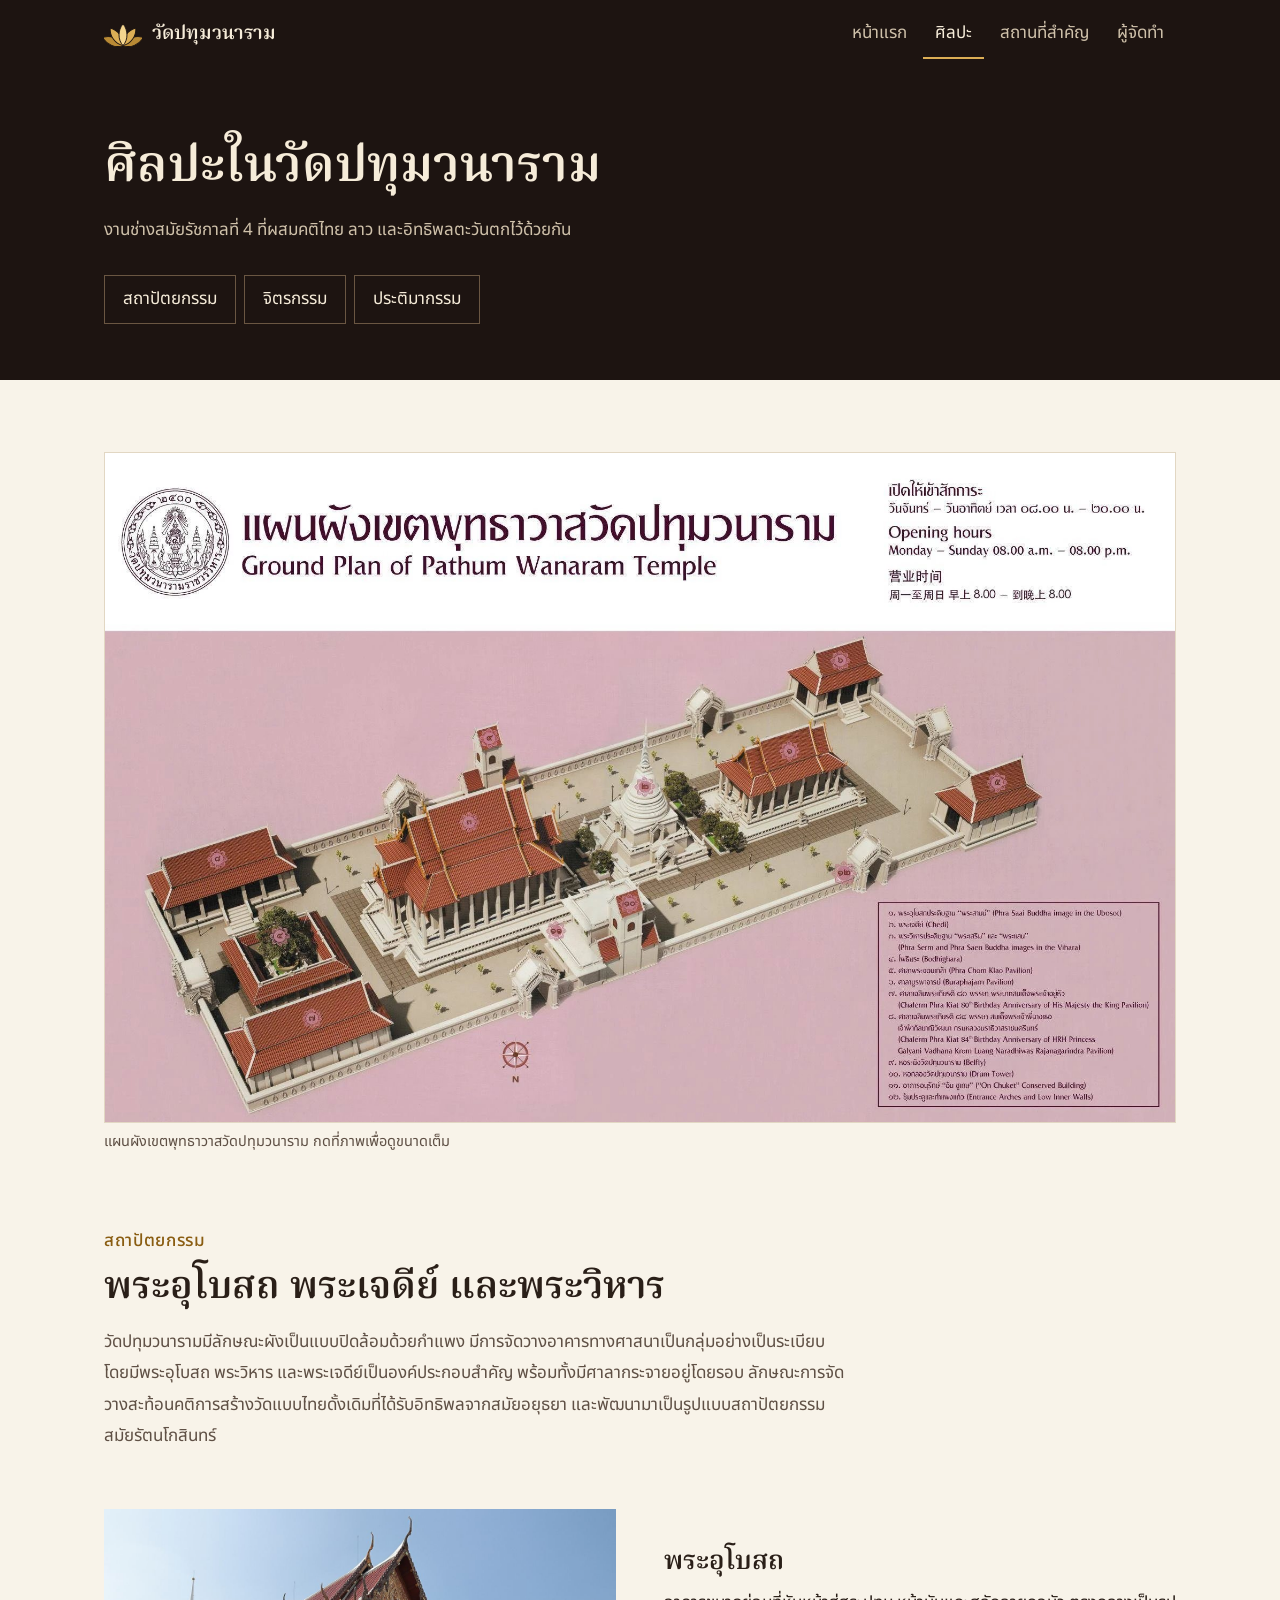
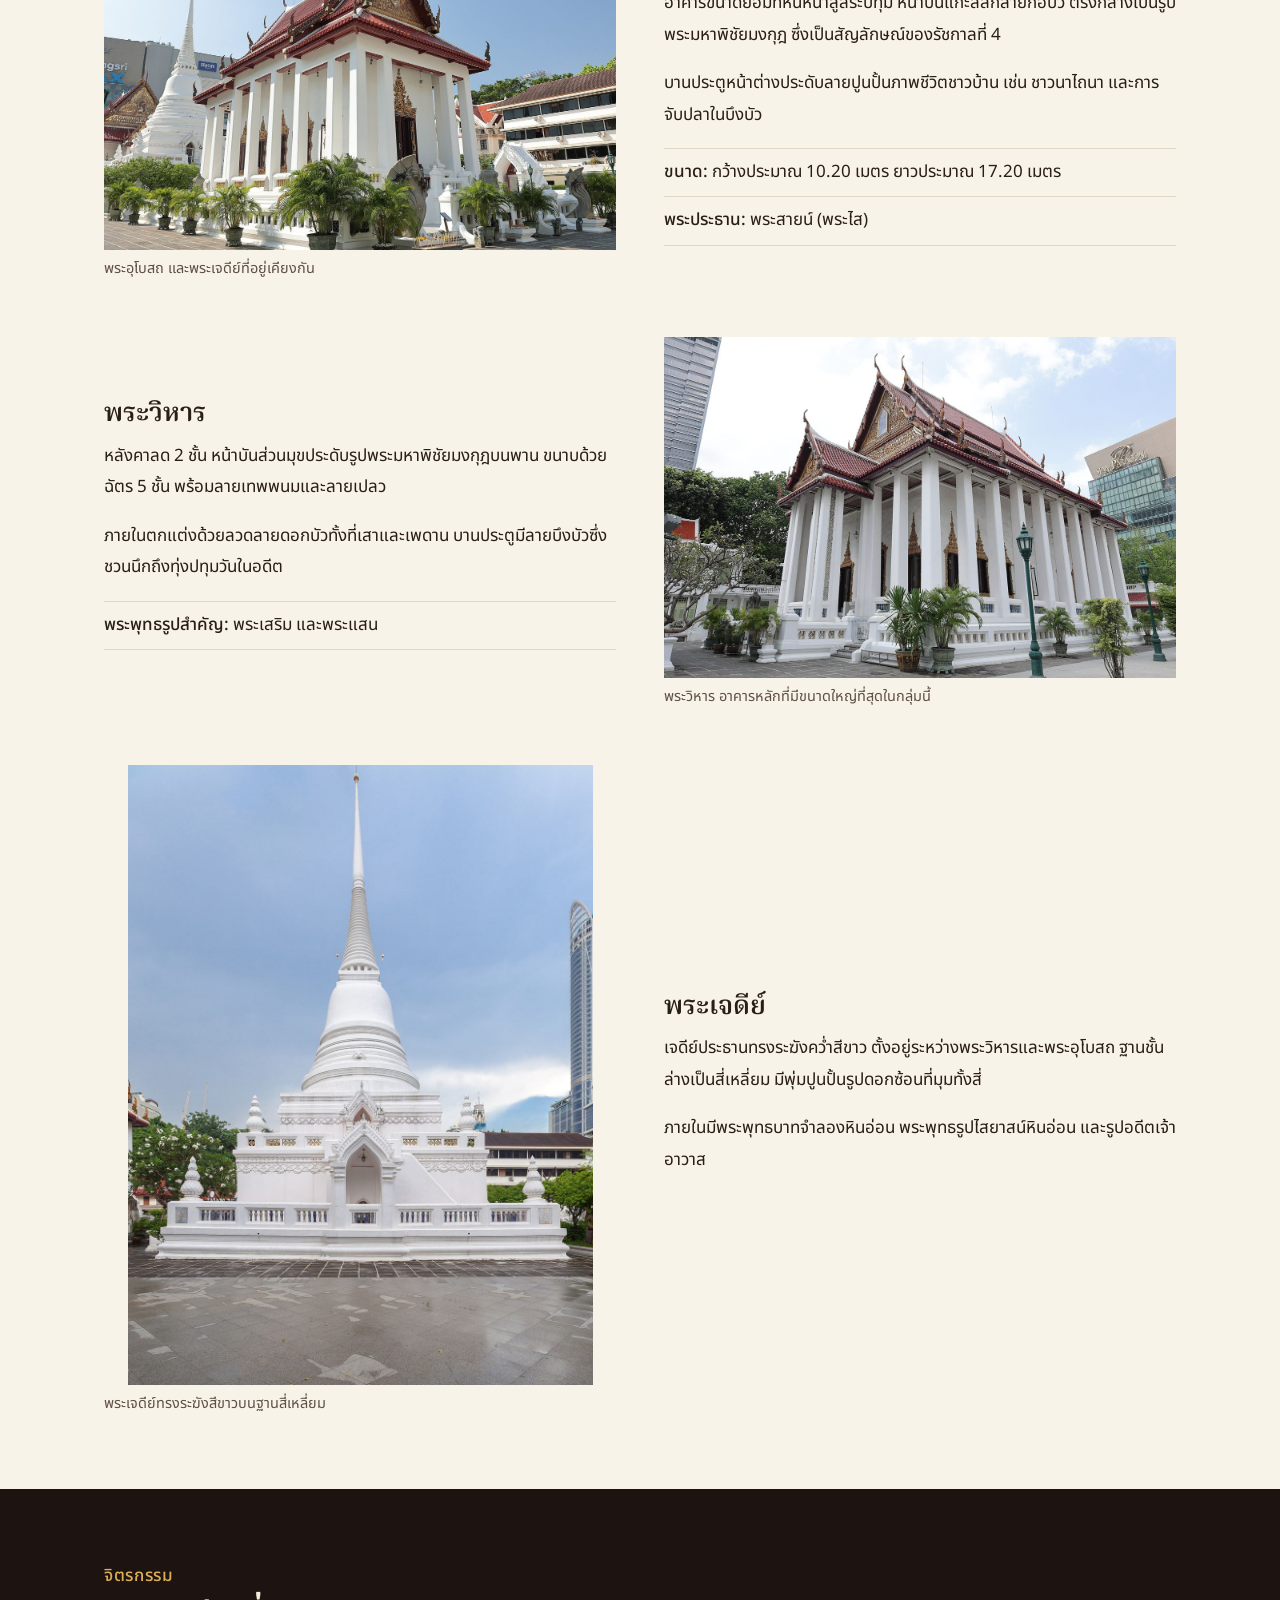
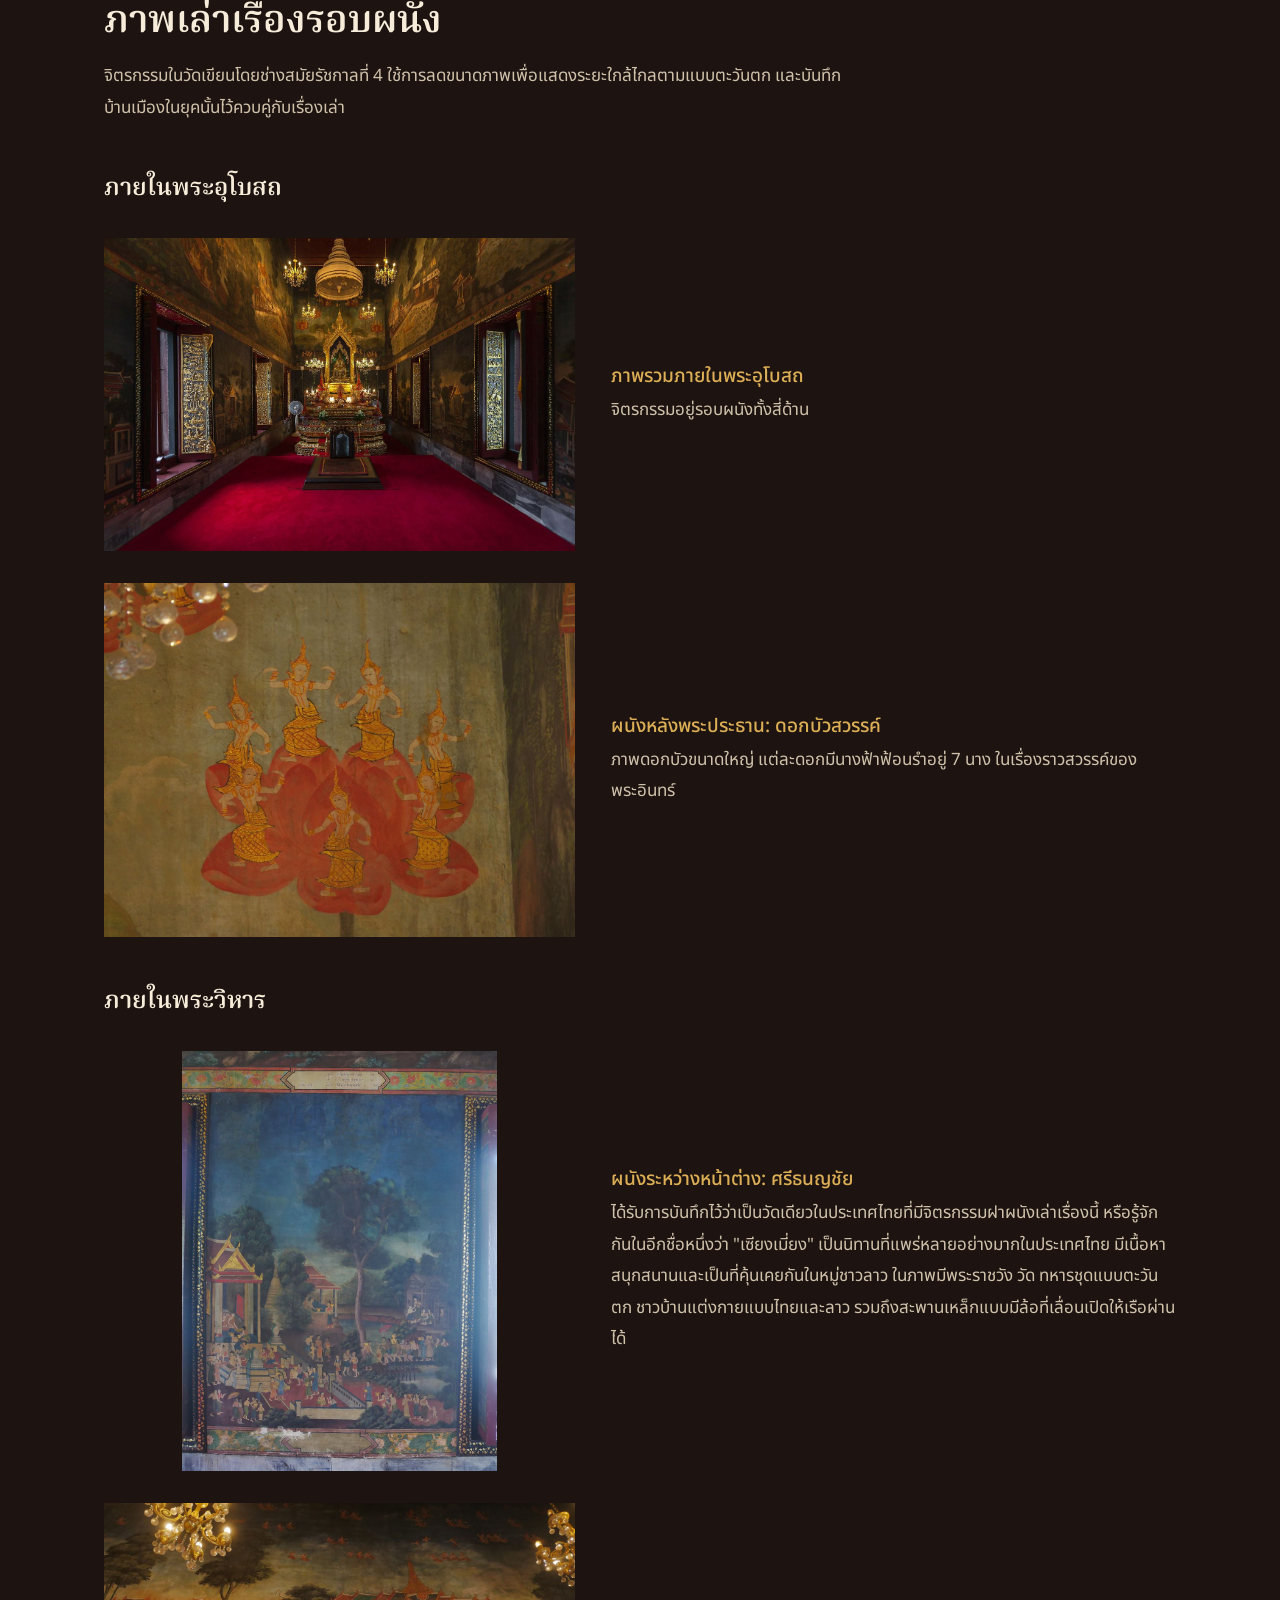
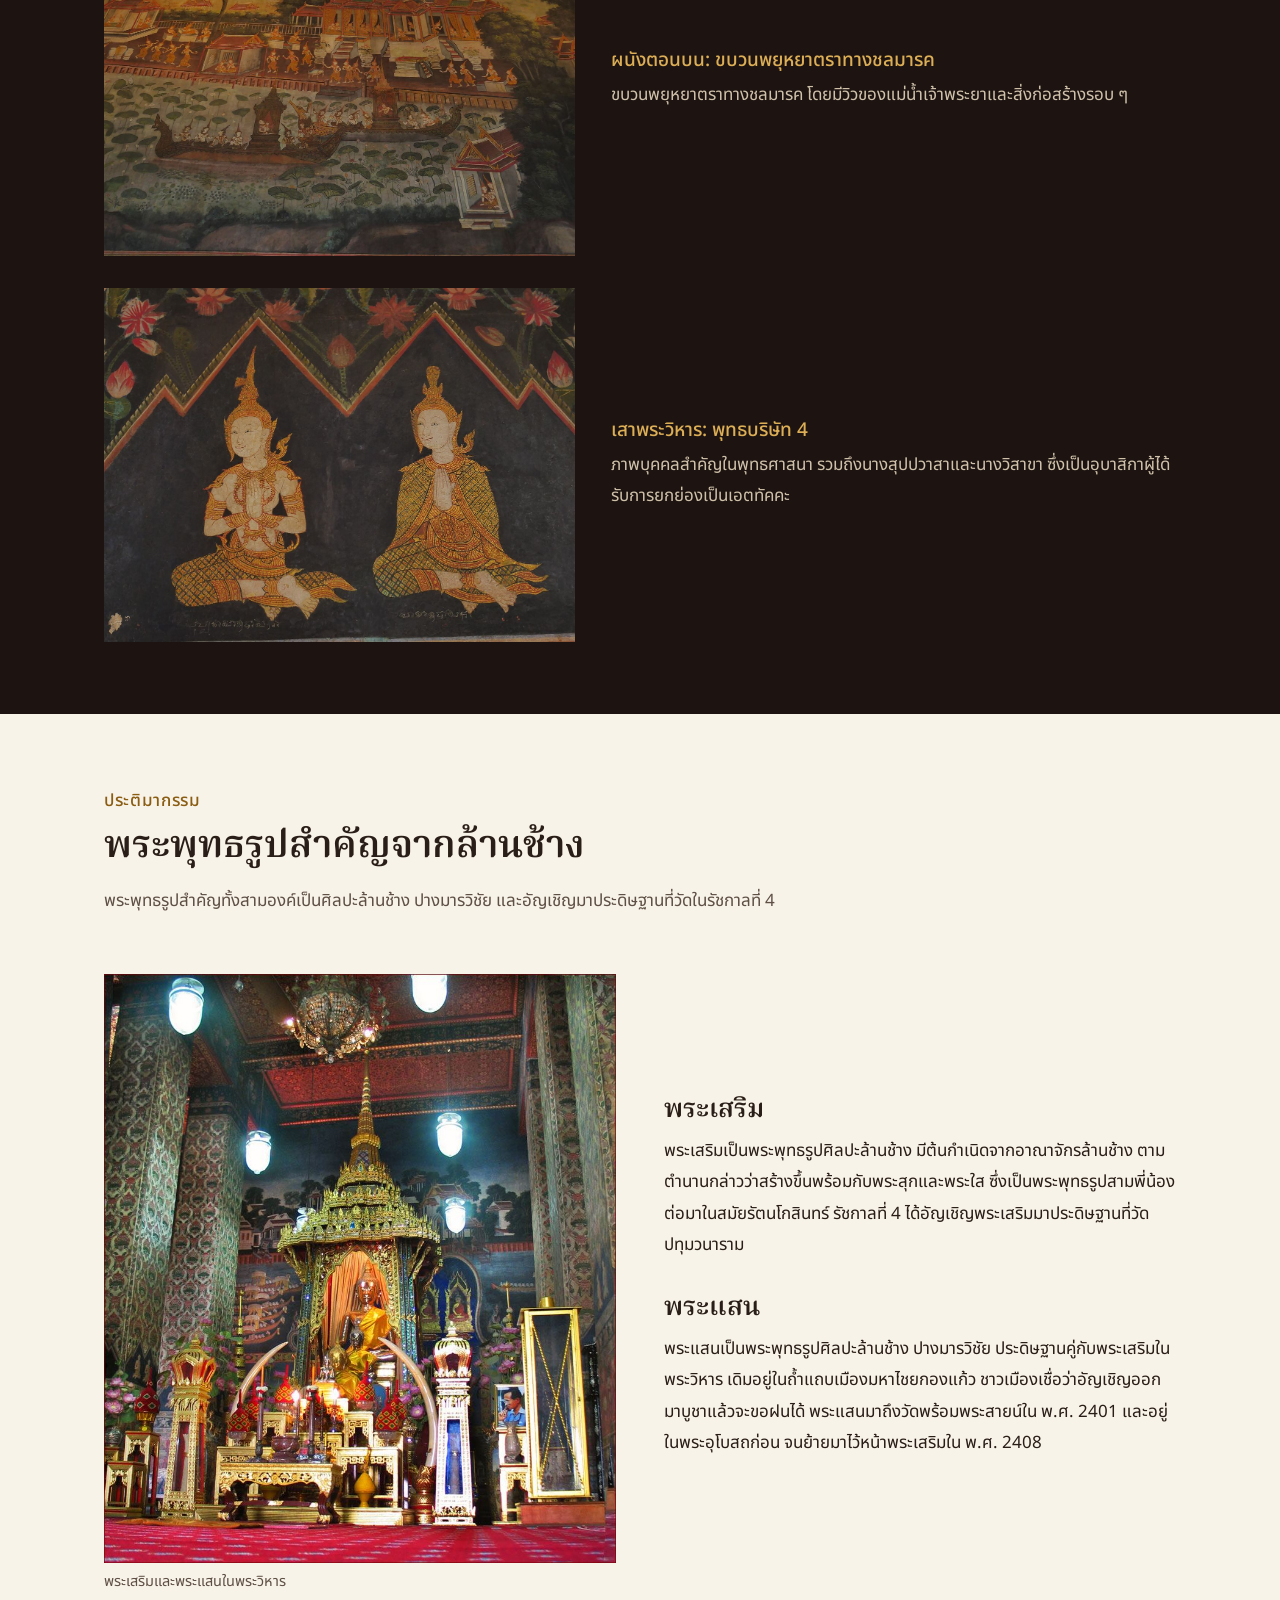
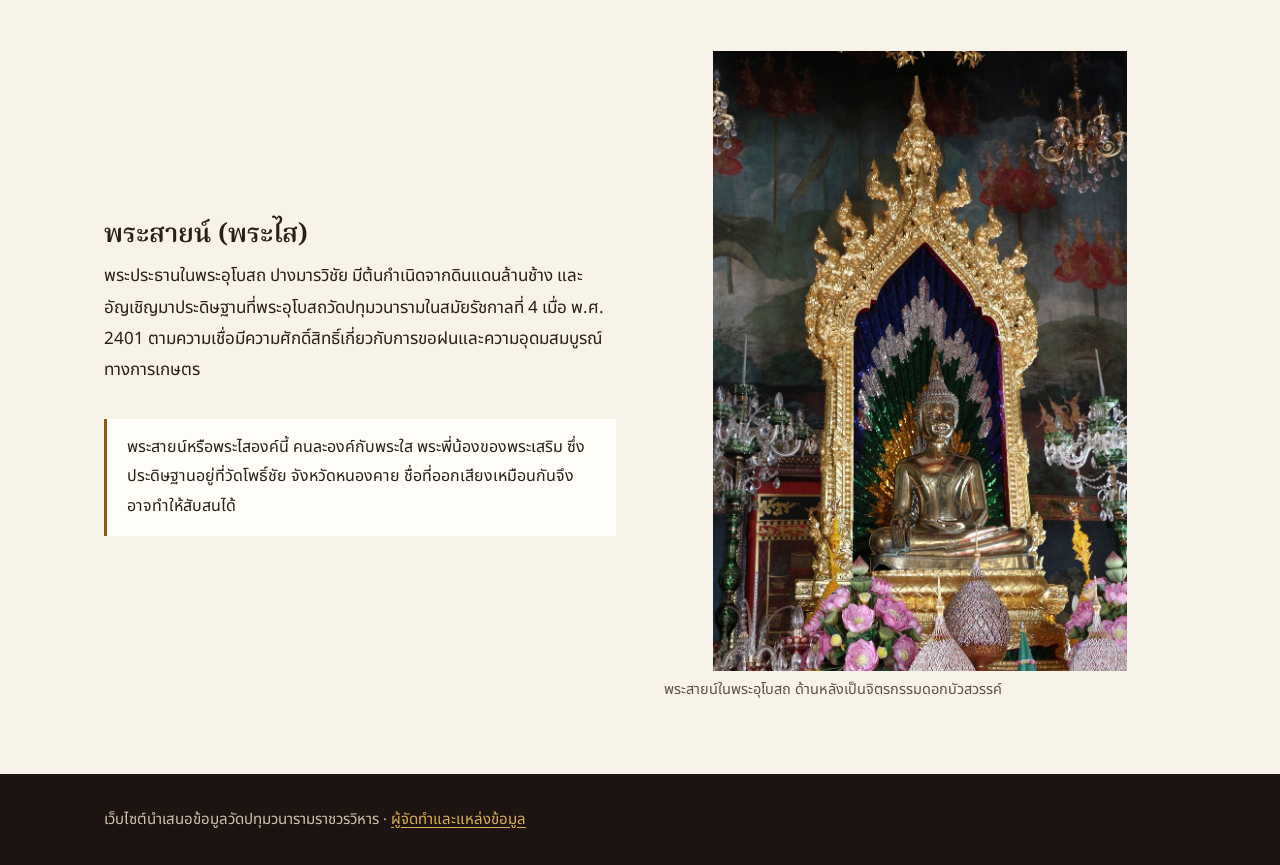
==== art.html @ 23f4b079 "Trim the painting section to the ubosot and vihara Co-Authored-By: Claude Opus 5.5 <noreply@anthropi" ====
<!doctype html>
<html lang="th">
<head>
  <meta charset="utf-8">
  <meta name="viewport" content="width=device-width, initial-scale=1">
  <title>ศิลปะ | วัดปทุมวนาราม</title>
  <meta name="description" content="สถาปัตยกรรม จิตรกรรม และประติมากรรมของวัดปทุมวนารามราชวรวิหาร">
  <link rel="stylesheet" href="assets/css/style.css">
</head>
<body>
  <a class="skip" href="#main">ข้ามไปยังเนื้อหา</a>
  <header class="site-header">
    <div class="wrap">
      <a class="brand" href="index.html">วัดปทุมวนาราม</a>
      <nav class="site-nav" aria-label="เมนูหลัก">
        <a href="index.html">หน้าแรก</a>
        <a href="art.html" aria-current="page">ศิลปะ</a>
        <a href="places.html">สถานที่สำคัญ</a>
        <a href="credits.html">ผู้จัดทำ</a>
      </nav>
    </div>
  </header>

  <main id="main">
    <div class="page-head">
      <div class="wrap">
        <h1>ศิลปะในวัดปทุมวนาราม</h1>
        <p>งานช่างสมัยรัชกาลที่ 4 ที่ผสมคติไทย ลาว และอิทธิพลตะวันตกไว้ด้วยกัน</p>
        <nav class="subnav" aria-label="หมวดศิลปะ">
          <a href="#architecture">สถาปัตยกรรม</a>
          <a href="#painting">จิตรกรรม</a>
          <a href="#sculpture">ประติมากรรม</a>
        </nav>
      </div>
    </div>

    <section class="section" id="plan" style="padding-bottom:0">
      <div class="wrap">
        <figure class="plan">
          <a href="assets/img/ground-plan.jpg"><img src="assets/img/ground-plan.jpg" alt="แผนผังเขตพุทธาวาสวัดปทุมวนาราม แสดงพระอุโบสถ พระเจดีย์ พระวิหาร โพธิฆระ ศาลาต่างๆ หอระฆัง หอกลอง อาคารอนุรักษ์อ้น ชูเกษ ซุ้มประตูและกำแพงแก้ว" width="2000" height="1250"></a>
          <figcaption>แผนผังเขตพุทธาวาสวัดปทุมวนาราม กดที่ภาพเพื่อดูขนาดเต็ม</figcaption>
        </figure>
      </div>
    </section>

    <section class="section" id="architecture">
      <div class="wrap">
        <p class="eyebrow">สถาปัตยกรรม</p>
        <h2>พระอุโบสถ พระเจดีย์ และพระวิหาร</h2>
        <p class="lead">วัดปทุมวนารามมีลักษณะผังเป็นแบบปิดล้อมด้วยกำแพง มีการจัดวางอาคารทางศาสนาเป็นกลุ่มอย่างเป็นระเบียบ โดยมีพระอุโบสถ พระวิหาร และพระเจดีย์เป็นองค์ประกอบสำคัญ พร้อมทั้งมีศาลากระจายอยู่โดยรอบ ลักษณะการจัดวางสะท้อนคติการสร้างวัดแบบไทยดั้งเดิมที่ได้รับอิทธิพลจากสมัยอยุธยา และพัฒนามาเป็นรูปแบบสถาปัตยกรรมสมัยรัตนโกสินทร์</p>

        <article class="feature">
          <figure>
            <img src="assets/img/ubosot.jpg" alt="พระอุโบสถ อาคารหลังคาซ้อนสีแดง มีเสาสีขาวรายรอบ" width="1400" height="933" loading="lazy">
            <figcaption>พระอุโบสถ และพระเจดีย์ที่อยู่เคียงกัน</figcaption>
          </figure>
          <div>
            <h3>พระอุโบสถ</h3>
            <p>อาคารขนาดย่อมที่หันหน้าสู่สระปทุม หน้าบันแกะสลักลายกอบัว ตรงกลางเป็นรูปพระมหาพิชัยมงกุฎ ซึ่งเป็นสัญลักษณ์ของรัชกาลที่ 4</p>
            <p>บานประตูหน้าต่างประดับลายปูนปั้นภาพชีวิตชาวบ้าน เช่น ชาวนาไถนา และการจับปลาในบึงบัว</p>
            <ul class="facts">
              <li><b>ขนาด:</b> กว้างประมาณ 10.20 เมตร ยาวประมาณ 17.20 เมตร</li>
              <li><b>พระประธาน:</b> พระสายน์ (พระไส)</li>
            </ul>
          </div>
        </article>

        <article class="feature">
          <figure>
            <img src="assets/img/vihara.jpg" alt="พระวิหาร อาคารเสาสีขาวขนาดใหญ่ ด้านหลังเป็นอาคารสูงของย่านสยาม" width="1400" height="933" loading="lazy">
            <figcaption>พระวิหาร อาคารหลักที่มีขนาดใหญ่ที่สุดในกลุ่มนี้</figcaption>
          </figure>
          <div>
            <h3>พระวิหาร</h3>
            <p>หลังคาลด 2 ชั้น หน้าบันส่วนมุขประดับรูปพระมหาพิชัยมงกุฎบนพาน ขนาบด้วยฉัตร 5 ชั้น พร้อมลายเทพพนมและลายเปลว</p>
            <p>ภายในตกแต่งด้วยลวดลายดอกบัวทั้งที่เสาและเพดาน บานประตูมีลายบึงบัวซึ่งชวนนึกถึงทุ่งปทุมวันในอดีต</p>
            <ul class="facts">
              <li><b>พระพุทธรูปสำคัญ:</b> พระเสริม และพระแสน</li>
            </ul>
          </div>
        </article>

        <article class="feature">
          <figure class="tall">
            <img src="assets/img/chedi.jpg" alt="พระเจดีย์ทรงระฆังสีขาว บนฐานสี่เหลี่ยม" width="1400" height="1867" loading="lazy">
            <figcaption>พระเจดีย์ทรงระฆังสีขาวบนฐานสี่เหลี่ยม</figcaption>
          </figure>
          <div>
            <h3>พระเจดีย์</h3>
            <p>เจดีย์ประธานทรงระฆังคว่ำสีขาว ตั้งอยู่ระหว่างพระวิหารและพระอุโบสถ ฐานชั้นล่างเป็นสี่เหลี่ยม มีพุ่มปูนปั้นรูปดอกซ้อนที่มุมทั้งสี่</p>
            <p>ภายในมีพระพุทธบาทจำลองหินอ่อน พระพุทธรูปไสยาสน์หินอ่อน และรูปอดีตเจ้าอาวาส</p>
          </div>
        </article>
      </div>
    </section>

    <section class="section section-dark" id="painting">
      <div class="wrap">
        <p class="eyebrow">จิตรกรรม</p>
        <h2>ภาพเล่าเรื่องรอบผนัง</h2>
        <p class="lead">จิตรกรรมในวัดเขียนโดยช่างสมัยรัชกาลที่ 4 ใช้การลดขนาดภาพเพื่อแสดงระยะใกล้ไกลตามแบบตะวันตก และบันทึกบ้านเมืองในยุคนั้นไว้ควบคู่กับเรื่องเล่า</p>

        <div class="mural-group">
          <h3>ภายในพระอุโบสถ</h3>
          <article class="pair">
            <img src="assets/img/ubosot-inside.jpg" alt="ภายในพระอุโบสถ พระสายน์อยู่กลางผนัง รอบด้านเป็นจิตรกรรมและบานหน้าต่างปิดทอง" width="1280" height="853" loading="lazy">
            <div>
              <h4>ภาพรวมภายในพระอุโบสถ</h4>
              <p>จิตรกรรมอยู่รอบผนังทั้งสี่ด้าน</p>
            </div>
          </article>
          <article class="pair">
            <img src="assets/img/mural-angels.jpg" alt="นางฟ้าฟ้อนรำบนดอกบัวสีแดง" width="1280" height="961" loading="lazy">
            <div>
              <h4>ผนังหลังพระประธาน: ดอกบัวสวรรค์</h4>
              <p>ภาพดอกบัวขนาดใหญ่ แต่ละดอกมีนางฟ้าฟ้อนรำอยู่ 7 นาง ในเรื่องราวสวรรค์ของพระอินทร์</p>
            </div>
          </article>
        </div>

        <div class="mural-group">
          <h3>ภายในพระวิหาร</h3>
          <article class="pair">
            <img src="assets/img/mural-story-1.jpg" alt="จิตรกรรมภาพเรือนไทย ต้นไม้ และผู้คน" width="1280" height="1705" loading="lazy">
            <div>
              <h4>ผนังระหว่างหน้าต่าง: ศรีธนญชัย</h4>
              <p>ได้รับการบันทึกไว้ว่าเป็นวัดเดียวในประเทศไทยที่มีจิตรกรรมฝาผนังเล่าเรื่องนี้ หรือรู้จักกันในอีกชื่อหนึ่งว่า "เซียงเมี่ยง" เป็นนิทานที่แพร่หลายอย่างมากในประเทศไทย มีเนื้อหาสนุกสนานและเป็นที่คุ้นเคยกันในหมู่ชาวลาว ในภาพมีพระราชวัง วัด ทหารชุดแบบตะวันตก ชาวบ้านแต่งกายแบบไทยและลาว รวมถึงสะพานเหล็กแบบมีล้อที่เลื่อนเปิดให้เรือผ่านได้</p>
            </div>
          </article>
          <article class="pair">
            <img src="assets/img/mural-city.jpg" alt="จิตรกรรมขบวนเรือในแม่น้ำเจ้าพระยา มีสิ่งก่อสร้างริมน้ำ" width="1280" height="961" loading="lazy">
            <div>
              <h4>ผนังตอนบน: ขบวนพยุหยาตราทางชลมารค</h4>
              <p>ขบวนพยุหยาตราทางชลมารค โดยมีวิวของแม่น้ำเจ้าพระยาและสิ่งก่อสร้างรอบ ๆ</p>
            </div>
          </article>
          <article class="pair">
            <img src="assets/img/mural-laity.jpg" alt="ภาพบุคคลนั่งประนมมือบนพื้นหลังสีเข้ม" width="1280" height="961" loading="lazy">
            <div>
              <h4>เสาพระวิหาร: พุทธบริษัท 4</h4>
              <p>ภาพบุคคลสำคัญในพุทธศาสนา รวมถึงนางสุปปวาสาและนางวิสาขา ซึ่งเป็นอุบาสิกาผู้ได้รับการยกย่องเป็นเอตทัคคะ</p>
            </div>
          </article>
        </div>
      </div>
    </section>

    <section class="section" id="sculpture">
      <div class="wrap">
        <p class="eyebrow">ประติมากรรม</p>
        <h2>พระพุทธรูปสำคัญจากล้านช้าง</h2>
        <p class="lead">พระพุทธรูปสำคัญทั้งสามองค์เป็นศิลปะล้านช้าง ปางมารวิชัย และอัญเชิญมาประดิษฐานที่วัดในรัชกาลที่ 4</p>

        <article class="feature">
          <figure class="tall">
            <img src="assets/img/phra-serm.jpg" alt="พระเสริมและพระแสนบนฐานชุกชีในพระวิหาร" width="1400" height="1612" loading="lazy">
            <figcaption>พระเสริมและพระแสนในพระวิหาร</figcaption>
          </figure>
          <div>
            <h3>พระเสริม</h3>
            <p>พระเสริมเป็นพระพุทธรูปศิลปะล้านช้าง มีต้นกำเนิดจากอาณาจักรล้านช้าง ตามตำนานกล่าวว่าสร้างขึ้นพร้อมกับพระสุกและพระใส ซึ่งเป็นพระพุทธรูปสามพี่น้อง ต่อมาในสมัยรัตนโกสินทร์ รัชกาลที่ 4 ได้อัญเชิญพระเสริมมาประดิษฐานที่วัดปทุมวนาราม</p>
            <h3 style="margin-top:28px">พระแสน</h3>
            <p>พระแสนเป็นพระพุทธรูปศิลปะล้านช้าง ปางมารวิชัย ประดิษฐานคู่กับพระเสริมในพระวิหาร เดิมอยู่ในถ้ำแถบเมืองมหาไชยกองแก้ว ชาวเมืองเชื่อว่าอัญเชิญออกมาบูชาแล้วจะขอฝนได้ พระแสนมาถึงวัดพร้อมพระสายน์ใน พ.ศ. 2401 และอยู่ในพระอุโบสถก่อน จนย้ายมาไว้หน้าพระเสริมใน พ.ศ. 2408</p>
          </div>
        </article>

        <article class="feature">
          <figure class="tall">
            <img src="assets/img/phra-sai-close.jpg" alt="พระสายน์ พระพุทธรูปสีทองในซุ้มปิดทอง ด้านหลังเป็นจิตรกรรมดอกบัว" width="1400" height="2100" loading="lazy">
            <figcaption>พระสายน์ในพระอุโบสถ ด้านหลังเป็นจิตรกรรมดอกบัวสวรรค์</figcaption>
          </figure>
          <div>
            <h3>พระสายน์ (พระไส)</h3>
            <p>พระประธานในพระอุโบสถ ปางมารวิชัย มีต้นกำเนิดจากดินแดนล้านช้าง และอัญเชิญมาประดิษฐานที่พระอุโบสถวัดปทุมวนารามในสมัยรัชกาลที่ 4 เมื่อ พ.ศ. 2401 ตามความเชื่อมีความศักดิ์สิทธิ์เกี่ยวกับการขอฝนและความอุดมสมบูรณ์ทางการเกษตร</p>
            <div class="note"><p>พระสายน์หรือพระไสองค์นี้ คนละองค์กับพระใส พระพี่น้องของพระเสริม ซึ่งประดิษฐานอยู่ที่วัดโพธิ์ชัย จังหวัดหนองคาย ชื่อที่ออกเสียงเหมือนกันจึงอาจทำให้สับสนได้</p></div>
          </div>
        </article>
      </div>
    </section>
  </main>

  <footer class="site-footer">
    <div class="wrap"><p>เว็บไซต์นำเสนอข้อมูลวัดปทุมวนารามราชวรวิหาร · <a href="credits.html">ผู้จัดทำและแหล่งข้อมูล</a></p></div>
  </footer>
</body>
</html>
---- assets/css/style.css ----
@import url('https://fonts.googleapis.com/css2?family=Noto+Sans+Thai:wght@300;400;500;700&family=Noto+Serif+Thai:wght@400;600;700&display=swap');

:root {
  --ivory: #f8f3e9;
  --paper: #fffdf8;
  --ink: #2a1f18;
  --ink-soft: #5f5045;
  --lacquer: #1d1411;
  --on-lacquer: #f6ecd9;
  --on-lacquer-soft: #cfc1aa;
  --roof: #8c2b20;
  --gold: #8a5d12;
  --gold-bright: #dcae55;
  --line: #e2d7c3;
  --serif: 'Noto Serif Thai', serif;
  --sans: 'Noto Sans Thai', sans-serif;
  --wrap: 1120px;
}

* { box-sizing: border-box; }

html { scroll-behavior: smooth; scroll-padding-top: 88px; }

body {
  margin: 0;
  background: var(--ivory);
  color: var(--ink);
  font: 400 17px/1.85 var(--sans);
}

img { display: block; max-width: 100%; height: auto; }

a { color: var(--roof); text-underline-offset: 3px; }

:focus-visible { outline: 3px solid var(--gold-bright); outline-offset: 2px; }

h1, h2, h3 { font-family: var(--serif); font-weight: 600; line-height: 1.4; margin: 0; }

p { margin: 0 0 1em; }

.wrap { max-width: var(--wrap); margin: 0 auto; padding: 0 24px; }

.skip {
  position: absolute;
  left: 16px;
  top: -60px;
  background: var(--paper);
  padding: 8px 16px;
  z-index: 20;
}
.skip:focus { top: 8px; }

/* Header */
.site-header {
  position: sticky;
  top: 0;
  z-index: 10;
  background: var(--lacquer);
  color: var(--on-lacquer);
}
.site-header .wrap {
  display: flex;
  flex-wrap: wrap;
  align-items: center;
  justify-content: space-between;
  gap: 4px 24px;
  padding-top: 10px;
  padding-bottom: 10px;
}
.brand {
  display: inline-flex;
  align-items: center;
  gap: 10px;
  color: var(--on-lacquer);
  font: 600 19px/1.4 var(--serif);
  text-decoration: none;
}
.brand::before {
  content: '';
  width: 38px;
  height: 26px;
  background: url('../img/lotus.svg') center / contain no-repeat;
}
.site-nav { display: flex; flex-wrap: wrap; gap: 4px; }
.site-nav a {
  color: var(--on-lacquer-soft);
  padding: 8px 12px;
  min-height: 44px;
  display: inline-flex;
  align-items: center;
  text-decoration: none;
  border-bottom: 2px solid transparent;
  transition: color .2s;
}
.site-nav a:hover { color: var(--on-lacquer); }
.site-nav a[aria-current="page"] { color: var(--on-lacquer); border-bottom-color: var(--gold-bright); }

/* Hero */
.hero {
  display: grid;
  grid-template-columns: minmax(0, 1fr) auto;
  align-items: center;
  color: var(--on-lacquer);
  background: var(--lacquer) url('../img/thai-pattern.svg') 0 0 / 190px 190px;
}
.hero img {
  grid-column: 2;
  grid-row: 1;
  width: min(66vw, calc((100svh - 64px) * 1.5));
}
.hero .wrap {
  grid-column: 1;
  grid-row: 1;
  max-width: none;
  margin: 0;
  padding: 32px clamp(24px, 3vw, 56px);
  background: radial-gradient(closest-side, var(--lacquer) 72%, transparent);
}
.hero h1 { font-size: clamp(32px, 3vw, 56px); }
.hero p { max-width: 24em; margin: 12px 0 0; font-size: 19px; }

.page-head { background: var(--lacquer); color: var(--on-lacquer); padding: 64px 0 56px; }
.page-head h1 { font-size: clamp(34px, 5vw, 50px); }
.page-head p { max-width: 42em; margin: 12px 0 0; color: var(--on-lacquer-soft); }

.subnav { display: flex; flex-wrap: wrap; gap: 8px; margin-top: 28px; }
.subnav a {
  color: var(--on-lacquer);
  border: 1px solid #6a5642;
  padding: 8px 18px;
  min-height: 44px;
  display: inline-flex;
  align-items: center;
  text-decoration: none;
  transition: border-color .2s, color .2s;
}
.subnav a:hover { border-color: var(--gold-bright); color: var(--gold-bright); }

/* Sections */
.section { padding: 72px 0; }
.section-dark { background: var(--lacquer); color: var(--on-lacquer); }
.section-dark a { color: var(--gold-bright); }
.section-dark .lead, .section-dark figcaption { color: var(--on-lacquer-soft); }

.eyebrow { color: var(--gold); font-weight: 500; letter-spacing: .04em; margin: 0 0 4px; }
.section-dark .eyebrow { color: var(--gold-bright); }
.section h2 { font-size: clamp(28px, 4vw, 38px); margin-bottom: 12px; }
.lead { max-width: 44em; color: var(--ink-soft); }
.history {
  display: grid;
  grid-template-columns: minmax(0, 1fr) 340px;
  gap: 56px;
  align-items: center;
}
.history figure { margin: 0; }
.history img { width: 100%; }

/* Feature rows */
.feature {
  display: grid;
  grid-template-columns: 1fr 1fr;
  gap: 48px;
  align-items: center;
  margin-top: 56px;
}
.feature:nth-of-type(even) > figure { order: 2; }
.feature h3 { font-size: 26px; margin-bottom: 8px; }
.feature figure, .card figure { margin: 0; }
figcaption { color: var(--ink-soft); font-size: 14.5px; line-height: 1.6; margin-top: 8px; }
.tall img { max-height: 620px; width: auto; margin: 0 auto; }

.facts { list-style: none; padding: 0; margin: 12px 0 0; border-top: 1px solid var(--line); }
.facts li { padding: 8px 0; border-bottom: 1px solid var(--line); }
.facts b { font-weight: 500; }

.plan { margin: 0; }
.plan img { width: 100%; border: 1px solid var(--line); }
.plan-scroll { overflow-x: auto; border: 1px solid var(--line); }
.plan-map { display: block; width: 100%; min-width: 760px; height: auto; }
.plan-map text {
  font: 700 23px var(--sans);
  fill: var(--ink);
  stroke: var(--paper);
  stroke-width: 7px;
  stroke-linejoin: round;
  paint-order: stroke;
}
.plan-map .halo { stroke: var(--paper); stroke-width: 7px; }
.plan-map .arrow { stroke: var(--roof); stroke-width: 3px; }

/* Mural stories */
.mural-group { margin-top: 48px; }
.mural-group h3 { font-size: 24px; margin-bottom: 12px; }
.pair {
  display: grid;
  grid-template-columns: minmax(0, 5fr) minmax(0, 6fr);
  gap: 36px;
  align-items: center;
  margin-top: 32px;
}
.pair img { width: auto; max-width: 100%; max-height: 420px; margin: 0 auto; }
.pair h4 { font: 500 19px/1.5 var(--sans); margin: 0 0 4px; color: var(--gold-bright); }
.pair p { margin: 0; color: var(--on-lacquer-soft); }

/* Cards */
.cards { display: grid; grid-template-columns: repeat(3, 1fr); gap: 32px; margin-top: 40px; }
.card { background: var(--paper); border: 1px solid var(--line); display: flex; flex-direction: column; }
.card img { aspect-ratio: 4 / 3; width: 100%; object-fit: cover; }
.card-body { padding: 18px 20px 20px; }
.card h3 { font-size: 21px; margin-bottom: 6px; }
.card p { margin: 0; font-size: 16px; }
a.card { color: inherit; text-decoration: none; transition: border-color .2s; }
a.card:hover { border-color: var(--gold); }
a.card h3 { color: var(--roof); }

.name-list { columns: 2 300px; column-gap: 40px; padding-left: 20px; margin: 16px 0 0; }

.note {
  background: var(--paper);
  border-left: 3px solid var(--gold);
  padding: 14px 20px;
  margin-top: 32px;
  max-width: 48em;
  font-size: 16px;
}
.note p:last-child { margin: 0; }

/* Credits */
.team { display: grid; grid-template-columns: repeat(3, 1fr); gap: 20px; margin-top: 24px; list-style: none; padding: 0; }
.team li { background: var(--paper); border: 1px solid var(--line); padding: 16px 20px; }
.team b { display: block; font-weight: 500; }
.sources { padding-left: 20px; }
.sources li { margin-bottom: 6px; overflow-wrap: anywhere; }
.table-wrap { overflow-x: auto; margin-top: 16px; }
table { border-collapse: collapse; width: 100%; font-size: 15px; line-height: 1.6; }
th, td { text-align: left; padding: 8px 12px; border-bottom: 1px solid var(--line); vertical-align: top; }
th { font-weight: 500; }

/* Footer */
.site-footer { background: var(--lacquer); color: var(--on-lacquer-soft); padding: 32px 0; font-size: 15px; }
.site-footer a { color: var(--gold-bright); }
.site-footer p { margin: 0; }

@media (max-width: 1100px) {
  .hero { grid-template-columns: 1fr; }
  .hero img { grid-column: 1; width: 100%; }
  .hero .wrap { grid-row: 2; padding: 28px 24px 36px; }
}

@media (max-width: 860px) {
  .feature { grid-template-columns: 1fr; gap: 20px; margin-top: 44px; }
  .feature:nth-of-type(even) > figure { order: 0; }
  .cards, .team { grid-template-columns: repeat(2, 1fr); gap: 20px; }
  .pair { grid-template-columns: 1fr; gap: 14px; }
  .history { grid-template-columns: 1fr; gap: 28px; }
  .history figure { width: 100%; max-width: 340px; margin: 0 auto; }
  .section { padding: 56px 0; }
}

@media (max-width: 560px) {
  body { font-size: 16px; }
  .wrap { padding: 0 16px; }
  .site-header { position: static; }
  html { scroll-padding-top: 16px; }
  .hero .wrap { padding: 24px 16px 32px; }
  .cards, .team { grid-template-columns: 1fr; }
  .site-nav { margin-left: -7px; gap: 0; }
  .site-nav a { padding: 8px 7px; font-size: 15px; }
  .hero p { font-size: 17px; }
}

@media (prefers-reduced-motion: reduce) {
  html { scroll-behavior: auto; }
  * { transition: none !important; }
}
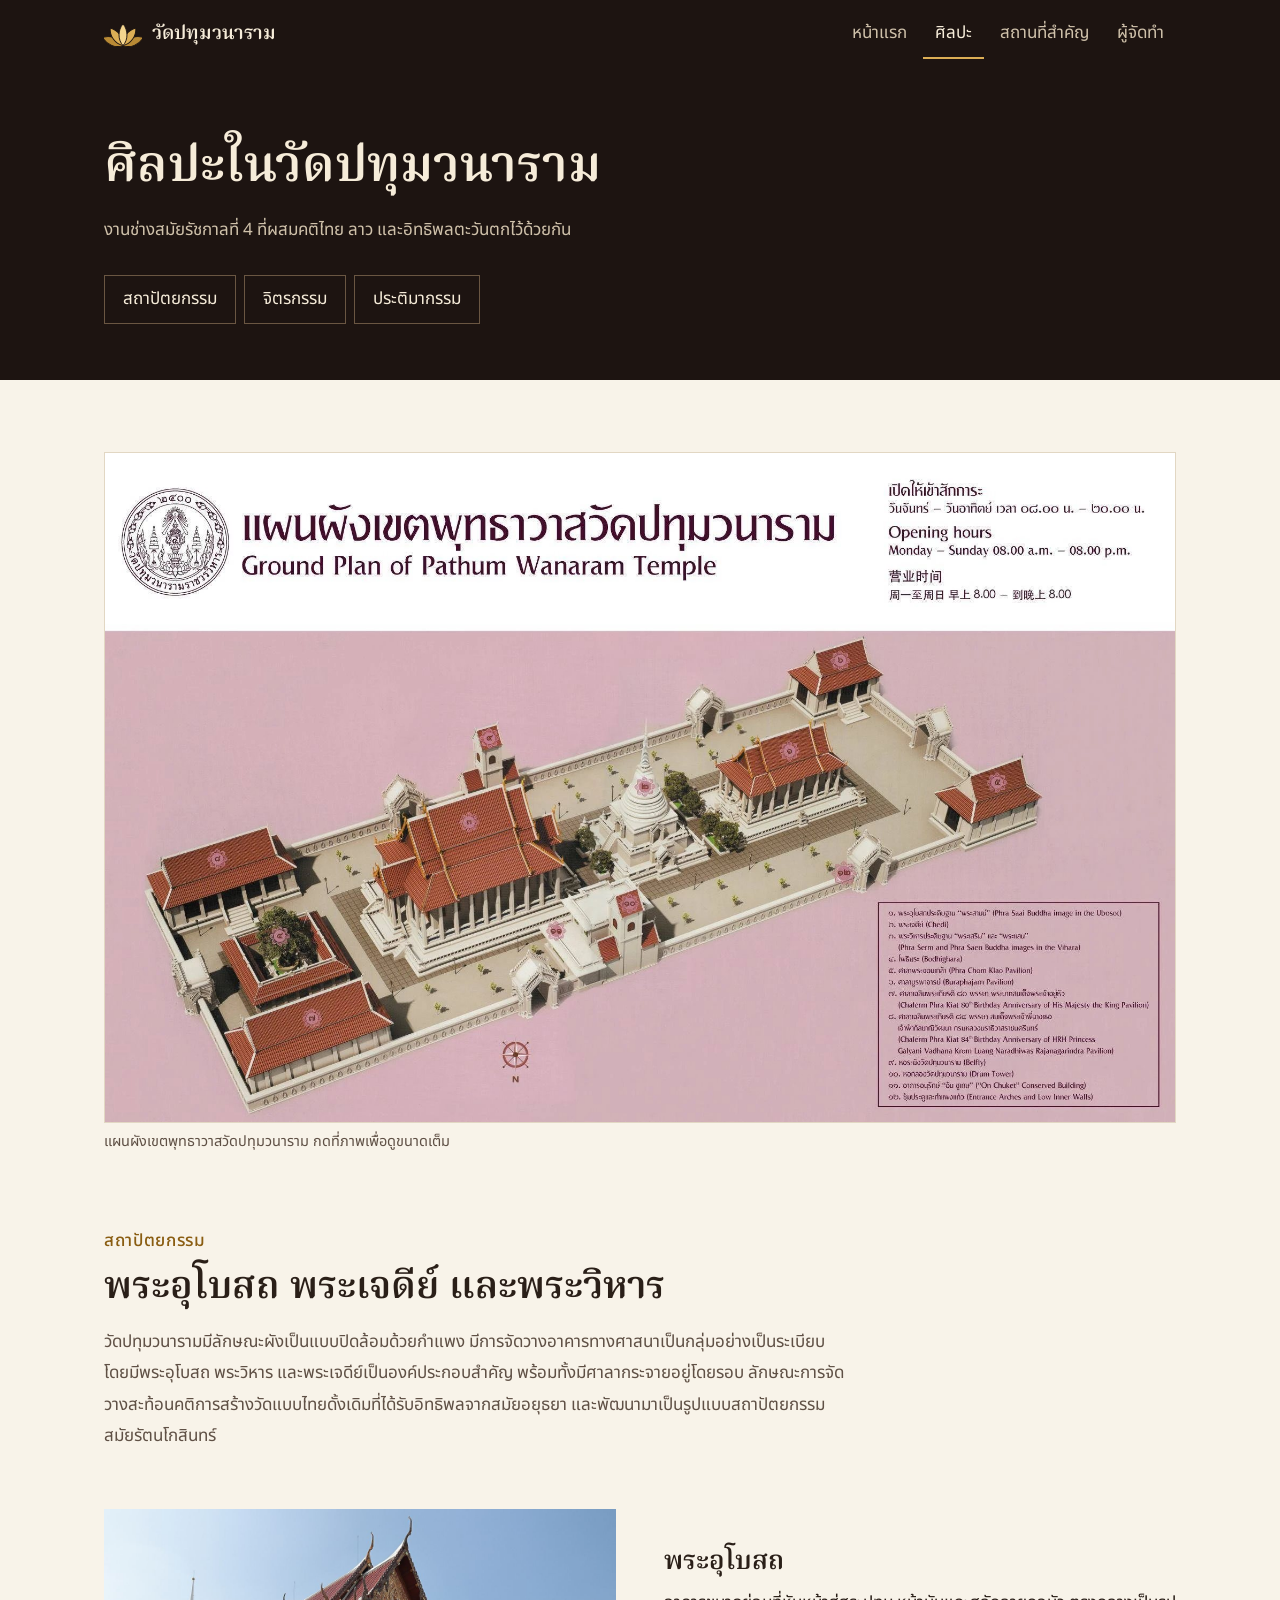
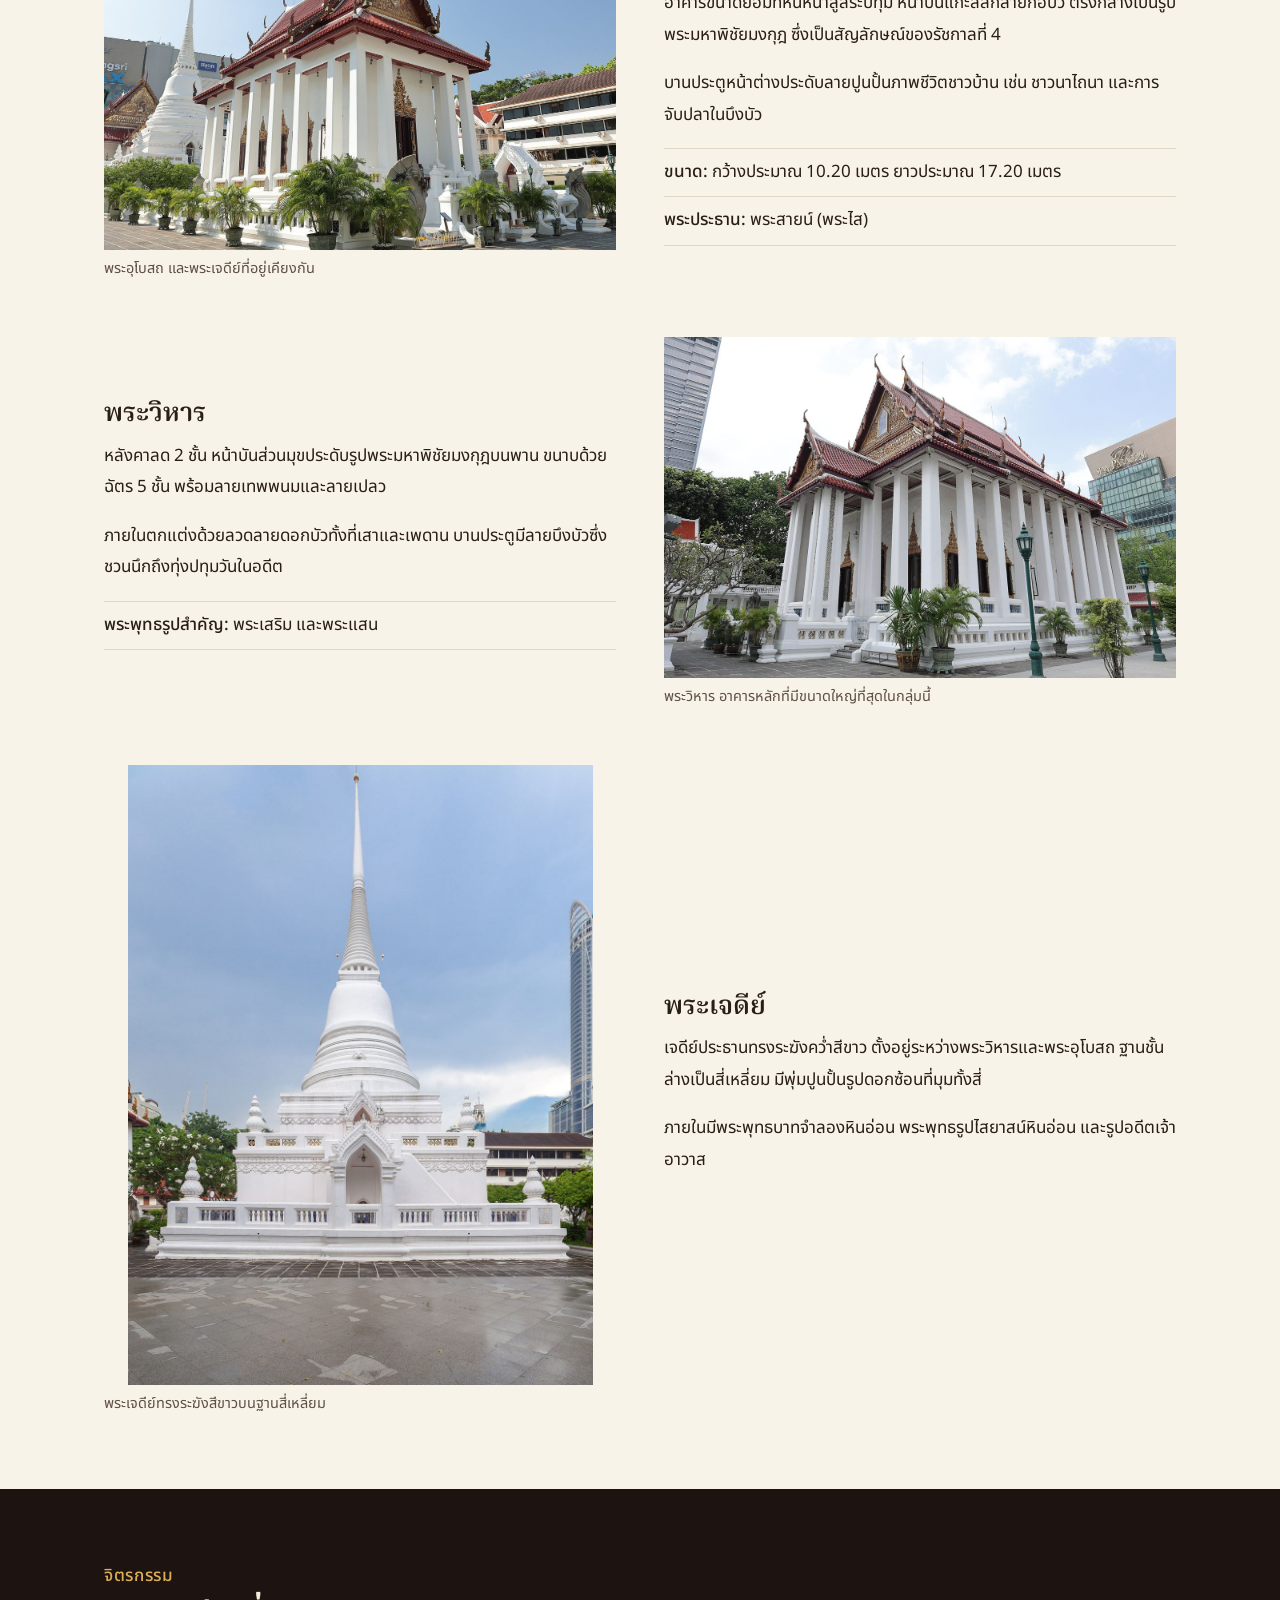
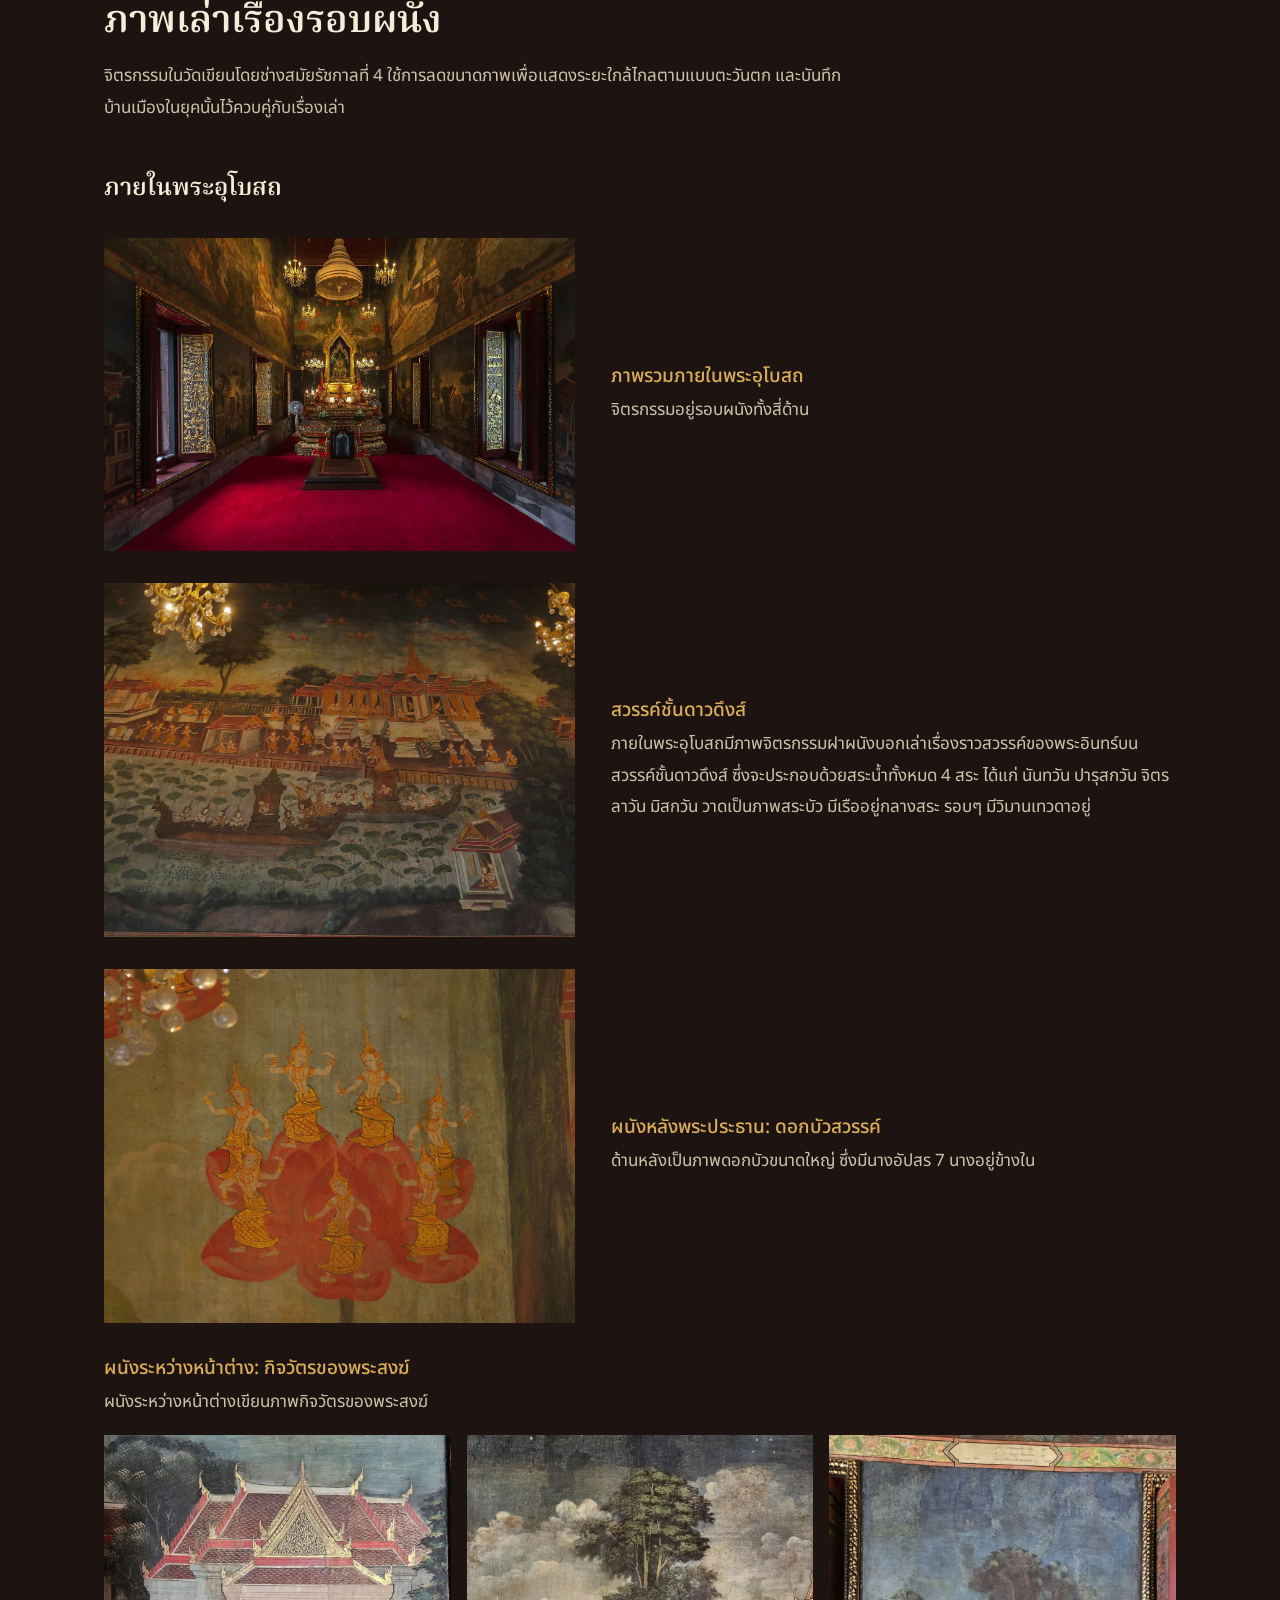
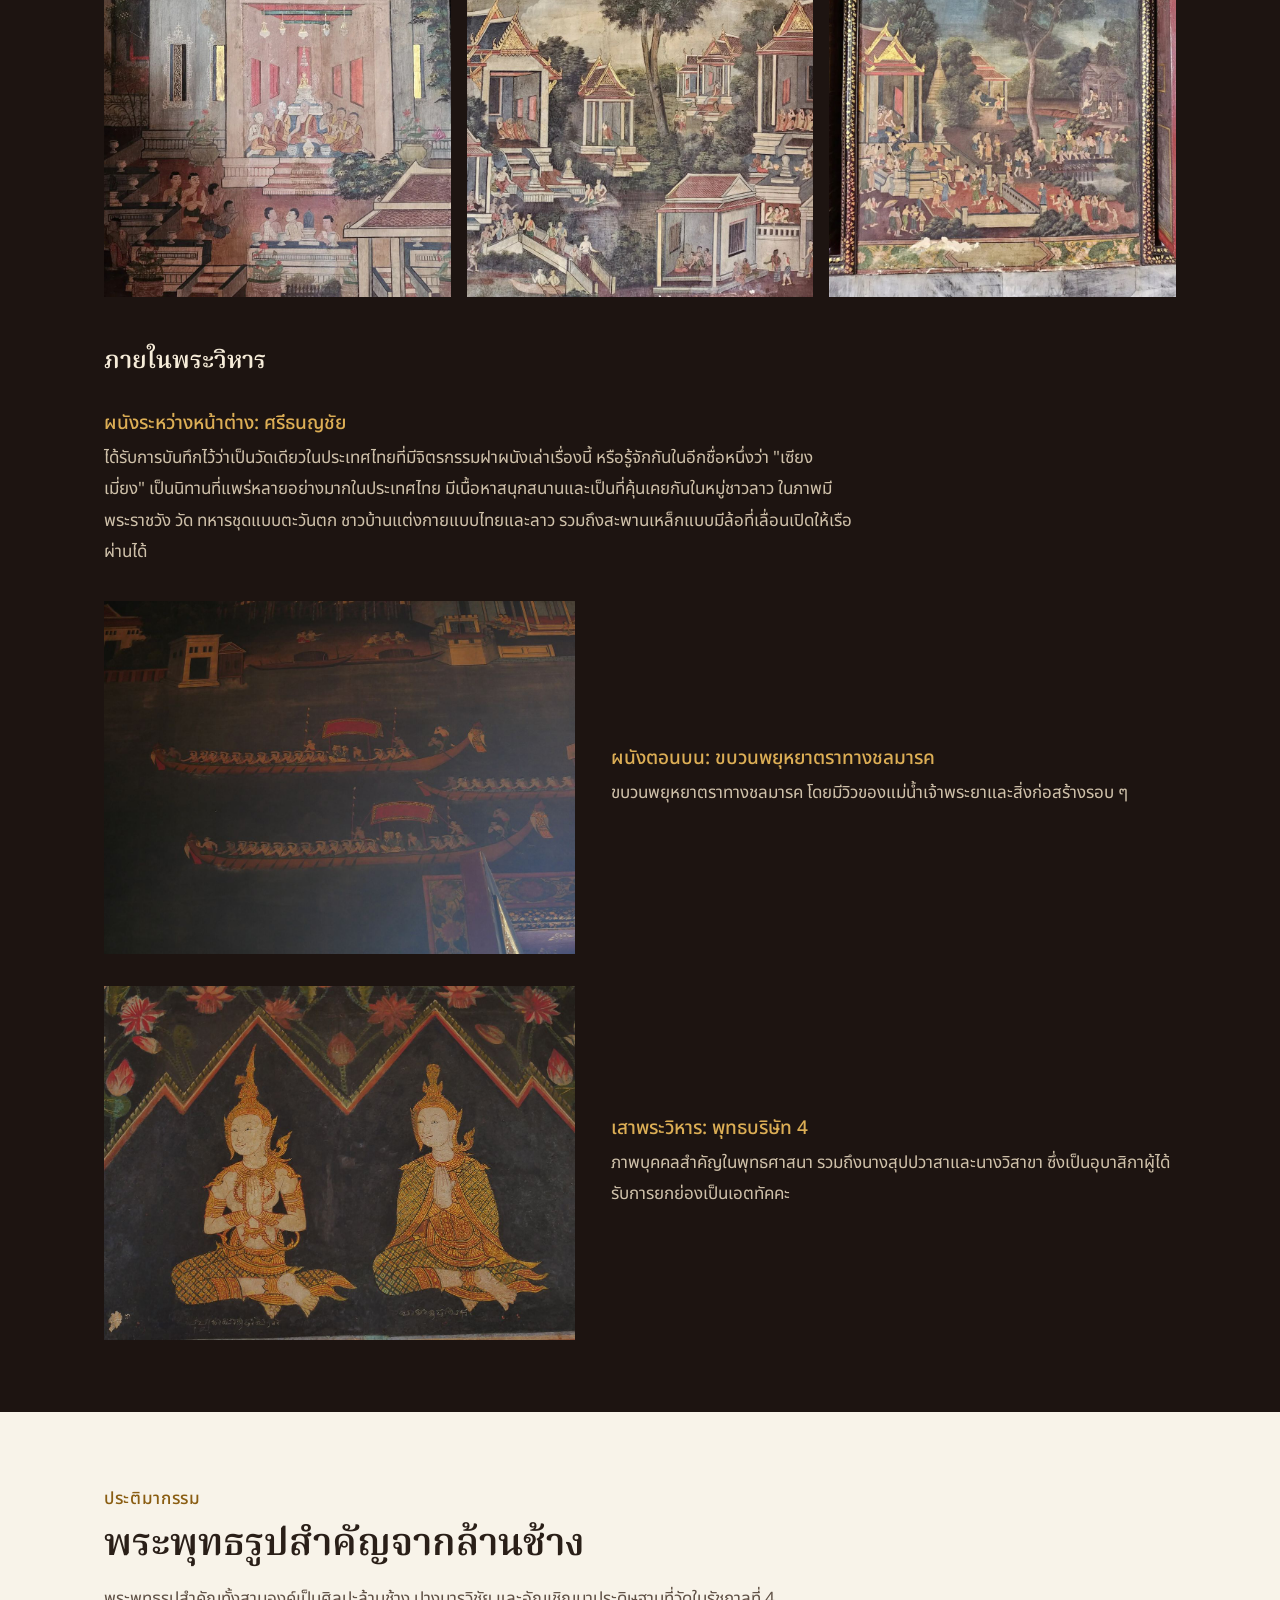
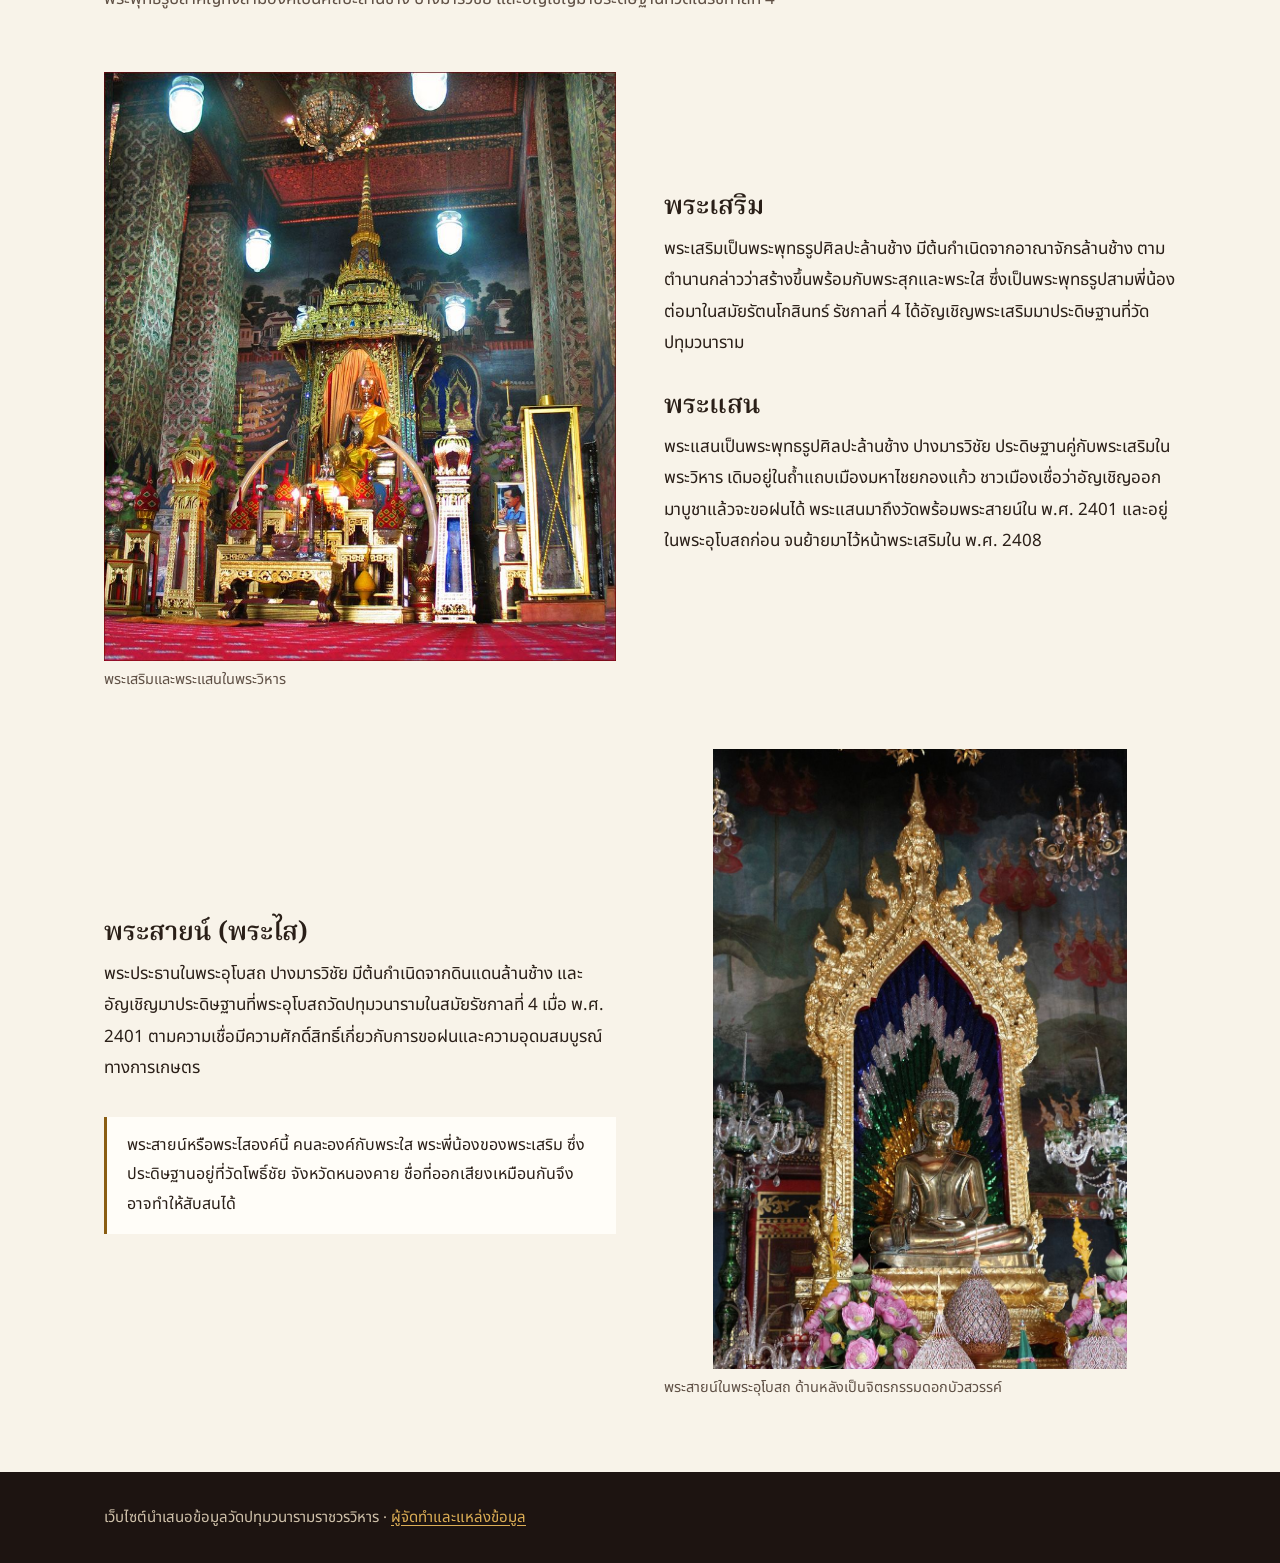
==== commit 82f6581c: "Rewrite ubosot murals and correct mural photo pairs Co-Authored-By: Claude Opus 5.5 <noreply@anthrop" ====
--- a/art.html
+++ b/art.html
@@ -110,25 +110,38 @@
             </div>
           </article>
           <article class="pair">
-            <img src="assets/img/mural-angels.jpg" alt="นางฟ้าฟ้อนรำบนดอกบัวสีแดง" width="1280" height="961" loading="lazy">
+            <img src="assets/img/mural-city.jpg" alt="จิตรกรรมสระบัว มีเรืออยู่กลางสระ รอบๆ เป็นวิมานเทวดา" width="1280" height="961" loading="lazy">
+            <div>
+              <h4>สวรรค์ชั้นดาวดึงส์</h4>
+              <p>ภายในพระอุโบสถมีภาพจิตรกรรมฝาผนังบอกเล่าเรื่องราวสวรรค์ของพระอินทร์บนสวรรค์ชั้นดาวดึงส์ ซึ่งจะประกอบด้วยสระน้ำทั้งหมด 4 สระ ได้แก่ นันทวัน ปารุสกวัน จิตรลาวัน มิสกวัน วาดเป็นภาพสระบัว มีเรืออยู่กลางสระ รอบๆ มีวิมานเทวดาอยู่</p>
+            </div>
+          </article>
+          <article class="pair">
+            <img src="assets/img/mural-angels.jpg" alt="นางอัปสรฟ้อนรำบนดอกบัวสีแดง" width="1280" height="961" loading="lazy">
             <div>
               <h4>ผนังหลังพระประธาน: ดอกบัวสวรรค์</h4>
-              <p>ภาพดอกบัวขนาดใหญ่ แต่ละดอกมีนางฟ้าฟ้อนรำอยู่ 7 นาง ในเรื่องราวสวรรค์ของพระอินทร์</p>
+              <p>ด้านหลังเป็นภาพดอกบัวขนาดใหญ่ ซึ่งมีนางอัปสร 7 นางอยู่ข้างใน</p>
+            </div>
+          </article>
+          <article class="pair-wide">
+            <h4>ผนังระหว่างหน้าต่าง: กิจวัตรของพระสงฆ์</h4>
+            <p>ผนังระหว่างหน้าต่างเขียนภาพกิจวัตรของพระสงฆ์</p>
+            <div class="pair-images">
+              <img src="assets/img/mural-monks-1.jpg" alt="จิตรกรรมพระสงฆ์นั่งในอาคาร มีฆราวาสอยู่ด้านล่าง" width="960" height="1280" loading="lazy">
+              <img src="assets/img/mural-monks-2.jpg" alt="จิตรกรรมกุฏิและศาลาริมน้ำ มีพระสงฆ์และชาวบ้าน" width="960" height="1280" loading="lazy">
+              <img src="assets/img/mural-monks-3.jpg" alt="จิตรกรรมชาวบ้านถือขันเดินไปวัด ระหว่างบานหน้าต่าง" width="960" height="1280" loading="lazy">
             </div>
           </article>
         </div>
 
         <div class="mural-group">
           <h3>ภายในพระวิหาร</h3>
-          <article class="pair">
-            <img src="assets/img/mural-story-1.jpg" alt="จิตรกรรมภาพเรือนไทย ต้นไม้ และผู้คน" width="1280" height="1705" loading="lazy">
-            <div>
-              <h4>ผนังระหว่างหน้าต่าง: ศรีธนญชัย</h4>
-              <p>ได้รับการบันทึกไว้ว่าเป็นวัดเดียวในประเทศไทยที่มีจิตรกรรมฝาผนังเล่าเรื่องนี้ หรือรู้จักกันในอีกชื่อหนึ่งว่า "เซียงเมี่ยง" เป็นนิทานที่แพร่หลายอย่างมากในประเทศไทย มีเนื้อหาสนุกสนานและเป็นที่คุ้นเคยกันในหมู่ชาวลาว ในภาพมีพระราชวัง วัด ทหารชุดแบบตะวันตก ชาวบ้านแต่งกายแบบไทยและลาว รวมถึงสะพานเหล็กแบบมีล้อที่เลื่อนเปิดให้เรือผ่านได้</p>
-            </div>
+          <article class="pair-note">
+            <h4>ผนังระหว่างหน้าต่าง: ศรีธนญชัย</h4>
+            <p>ได้รับการบันทึกไว้ว่าเป็นวัดเดียวในประเทศไทยที่มีจิตรกรรมฝาผนังเล่าเรื่องนี้ หรือรู้จักกันในอีกชื่อหนึ่งว่า "เซียงเมี่ยง" เป็นนิทานที่แพร่หลายอย่างมากในประเทศไทย มีเนื้อหาสนุกสนานและเป็นที่คุ้นเคยกันในหมู่ชาวลาว ในภาพมีพระราชวัง วัด ทหารชุดแบบตะวันตก ชาวบ้านแต่งกายแบบไทยและลาว รวมถึงสะพานเหล็กแบบมีล้อที่เลื่อนเปิดให้เรือผ่านได้</p>
           </article>
           <article class="pair">
-            <img src="assets/img/mural-city.jpg" alt="จิตรกรรมขบวนเรือในแม่น้ำเจ้าพระยา มีสิ่งก่อสร้างริมน้ำ" width="1280" height="961" loading="lazy">
+            <img src="assets/img/mural-barge.jpg" alt="จิตรกรรมขบวนเรือยาวบนผืนน้ำสีเข้ม" width="1280" height="961" loading="lazy">
             <div>
               <h4>ผนังตอนบน: ขบวนพยุหยาตราทางชลมารค</h4>
               <p>ขบวนพยุหยาตราทางชลมารค โดยมีวิวของแม่น้ำเจ้าพระยาและสิ่งก่อสร้างรอบ ๆ</p>
--- a/assets/css/style.css
+++ b/assets/css/style.css
@@ -199,8 +199,13 @@
   margin-top: 32px;
 }
 .pair img { width: auto; max-width: 100%; max-height: 420px; margin: 0 auto; }
-.pair h4 { font: 500 19px/1.5 var(--sans); margin: 0 0 4px; color: var(--gold-bright); }
-.pair p { margin: 0; color: var(--on-lacquer-soft); }
+.pair h4, .pair-note h4, .pair-wide h4 { font: 500 19px/1.5 var(--sans); margin: 0 0 4px; color: var(--gold-bright); }
+.pair p, .pair-note p, .pair-wide p { margin: 0; color: var(--on-lacquer-soft); }
+
+.pair-note, .pair-wide { margin-top: 32px; }
+.pair-note { max-width: 44em; }
+.pair-images { display: grid; grid-template-columns: repeat(3, 1fr); gap: 16px; margin-top: 16px; }
+.pair-images img { width: 100%; }
 
 /* Cards */
 .cards { display: grid; grid-template-columns: repeat(3, 1fr); gap: 32px; margin-top: 40px; }
@@ -252,6 +257,7 @@
   .feature:nth-of-type(even) > figure { order: 0; }
   .cards, .team { grid-template-columns: repeat(2, 1fr); gap: 20px; }
   .pair { grid-template-columns: 1fr; gap: 14px; }
+  .pair-images { grid-template-columns: 1fr; }
   .history { grid-template-columns: 1fr; gap: 28px; }
   .history figure { width: 100%; max-width: 340px; margin: 0 auto; }
   .section { padding: 56px 0; }
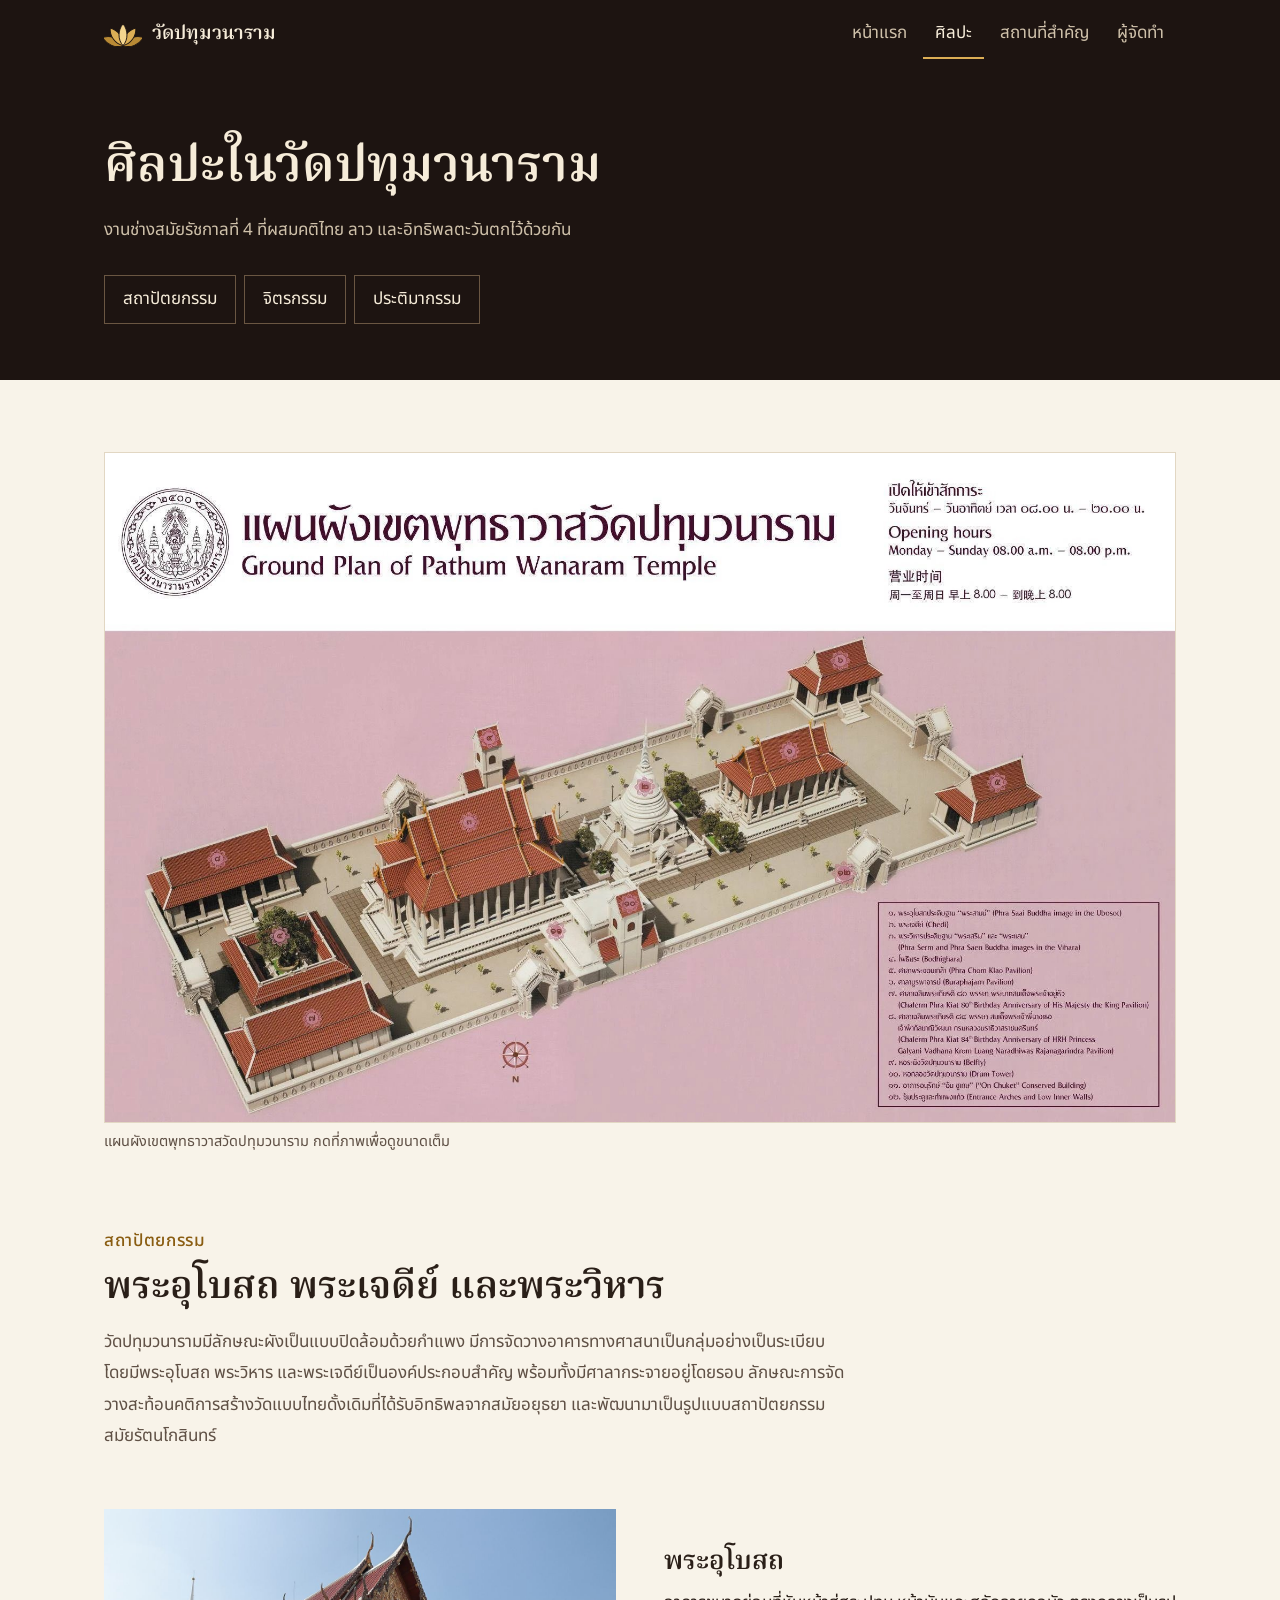
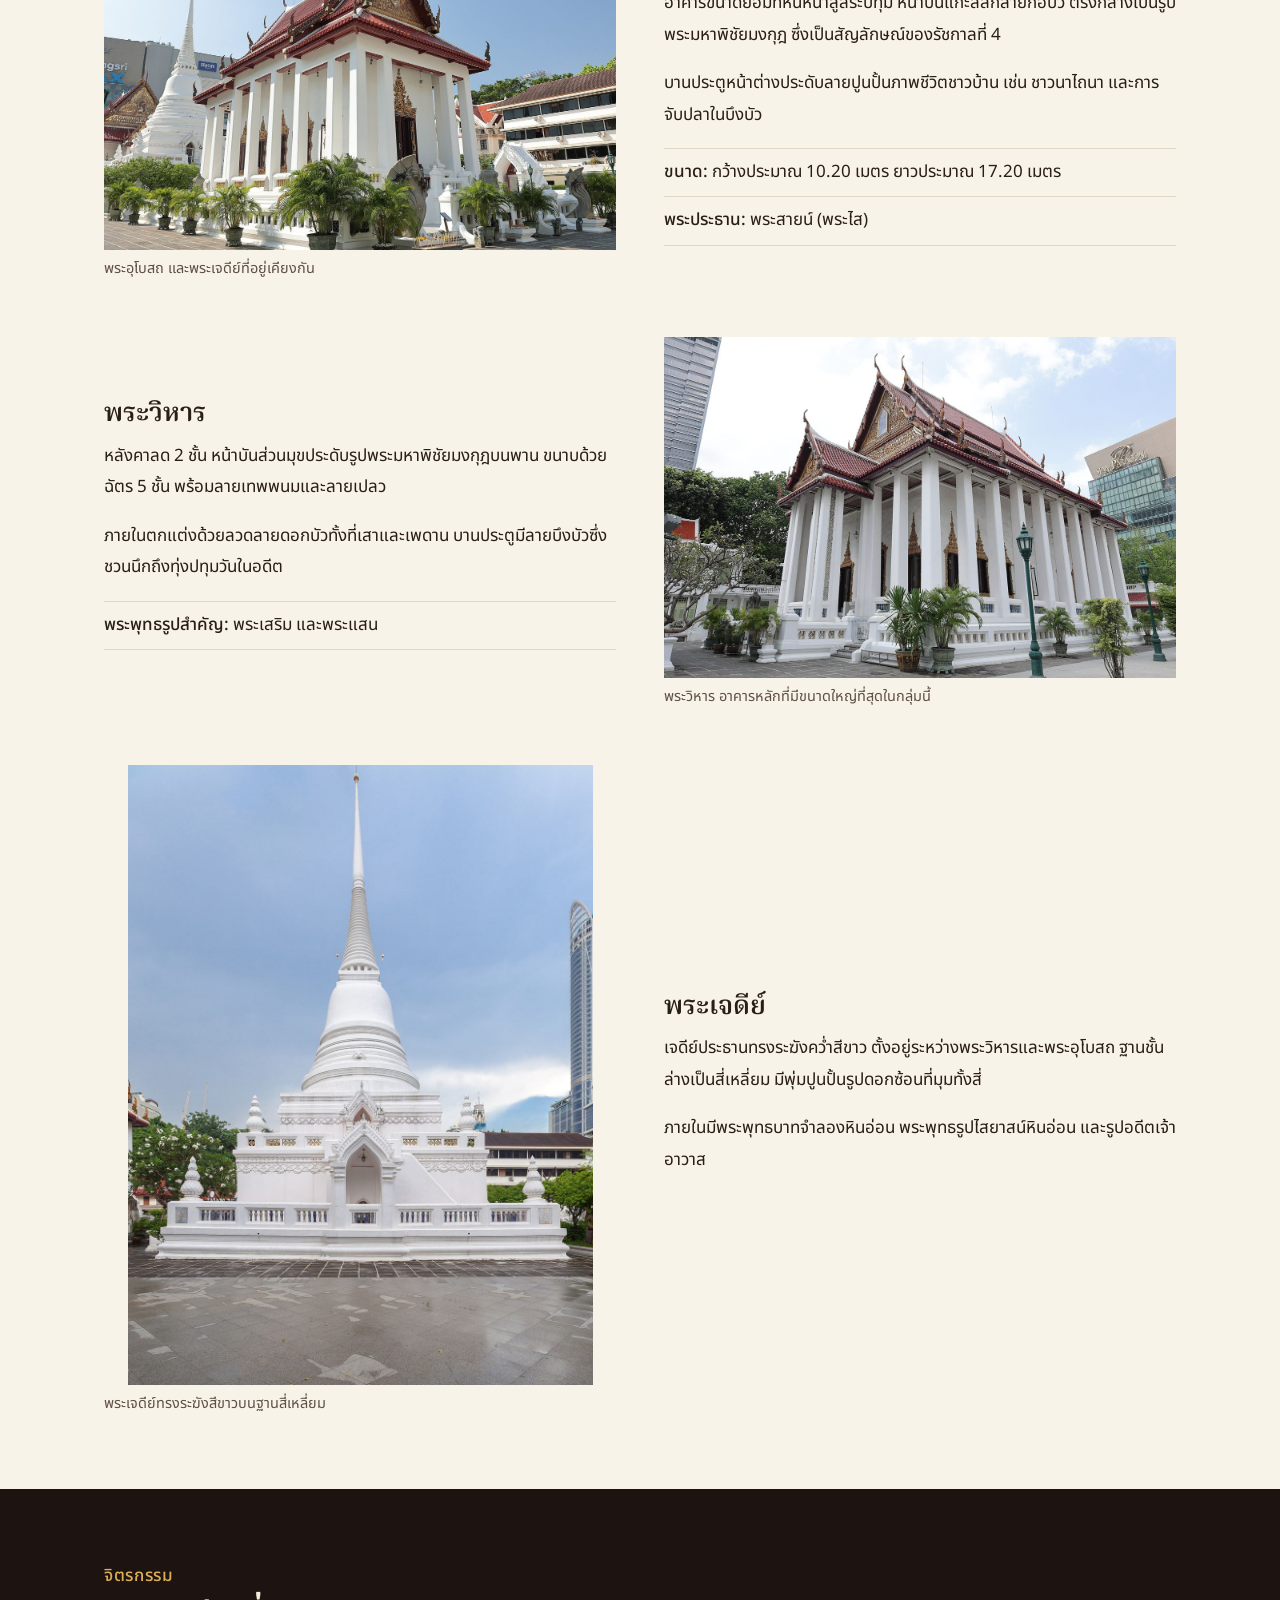
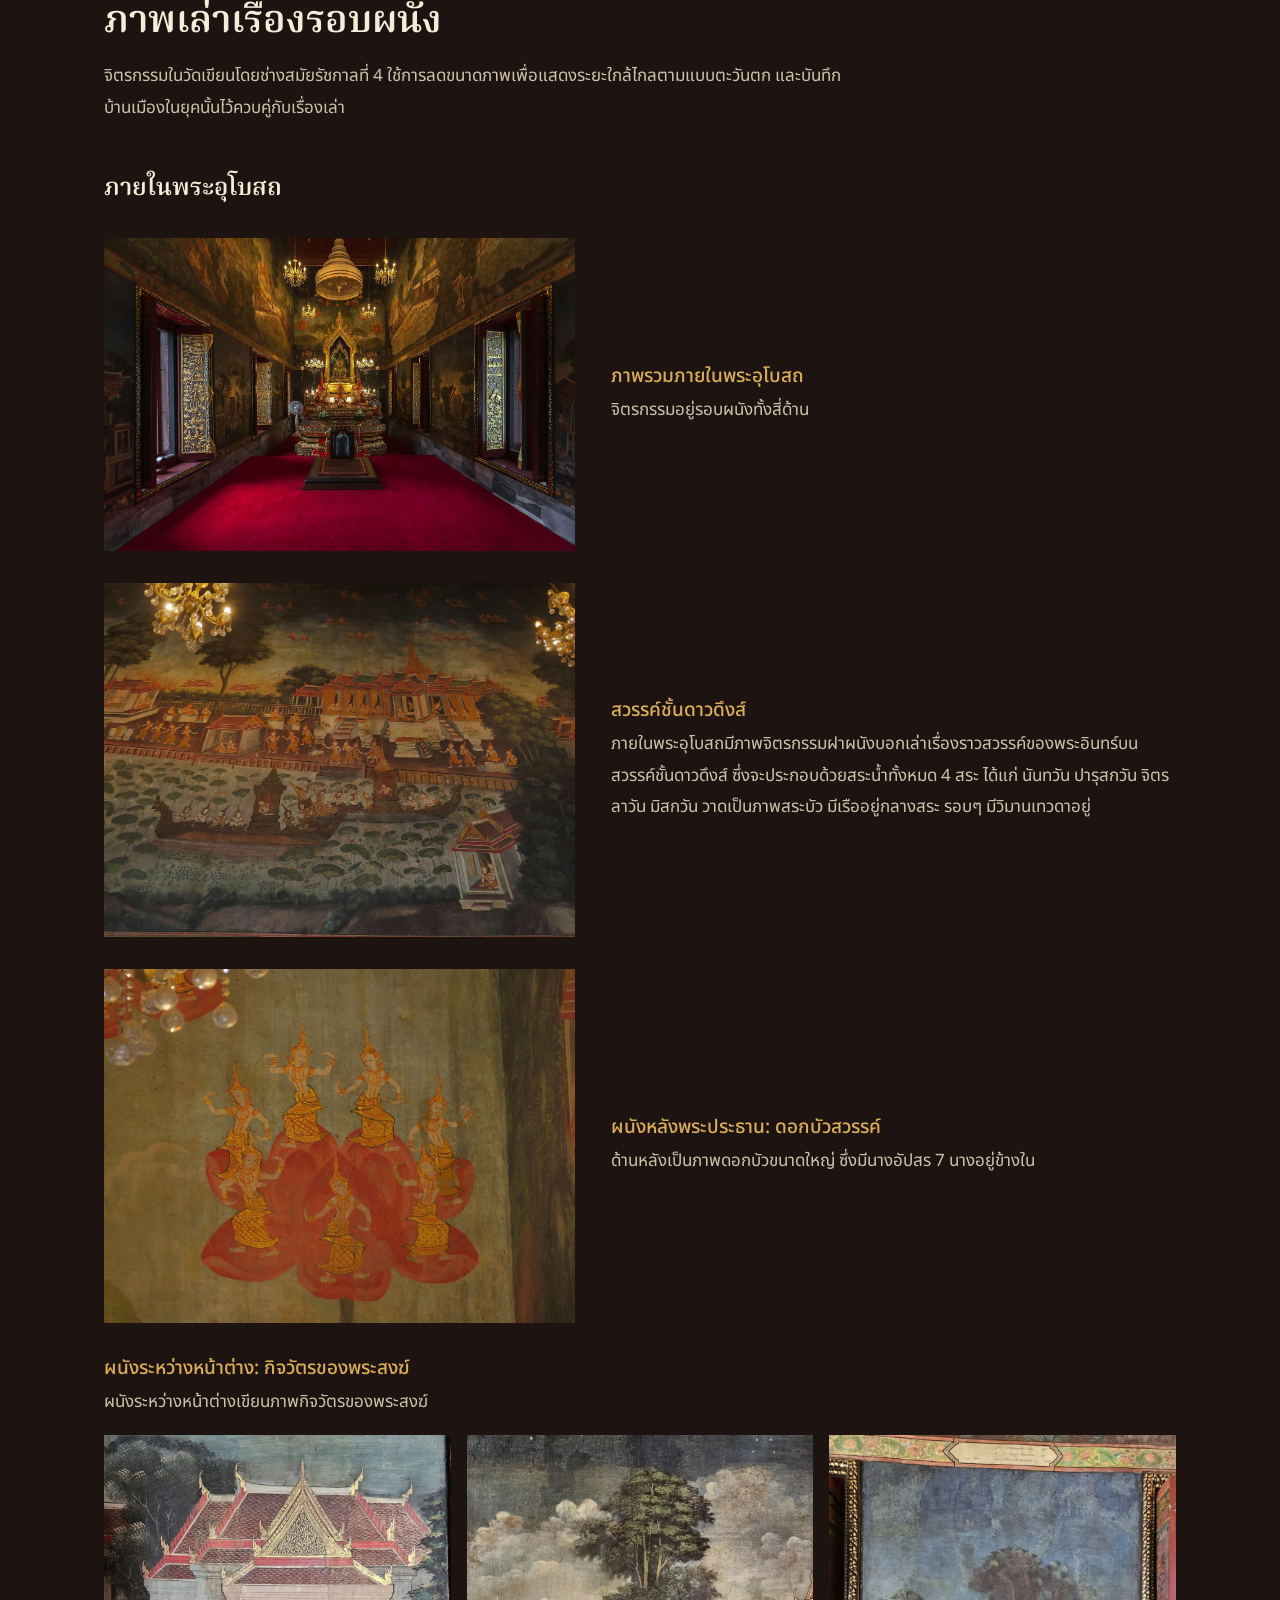
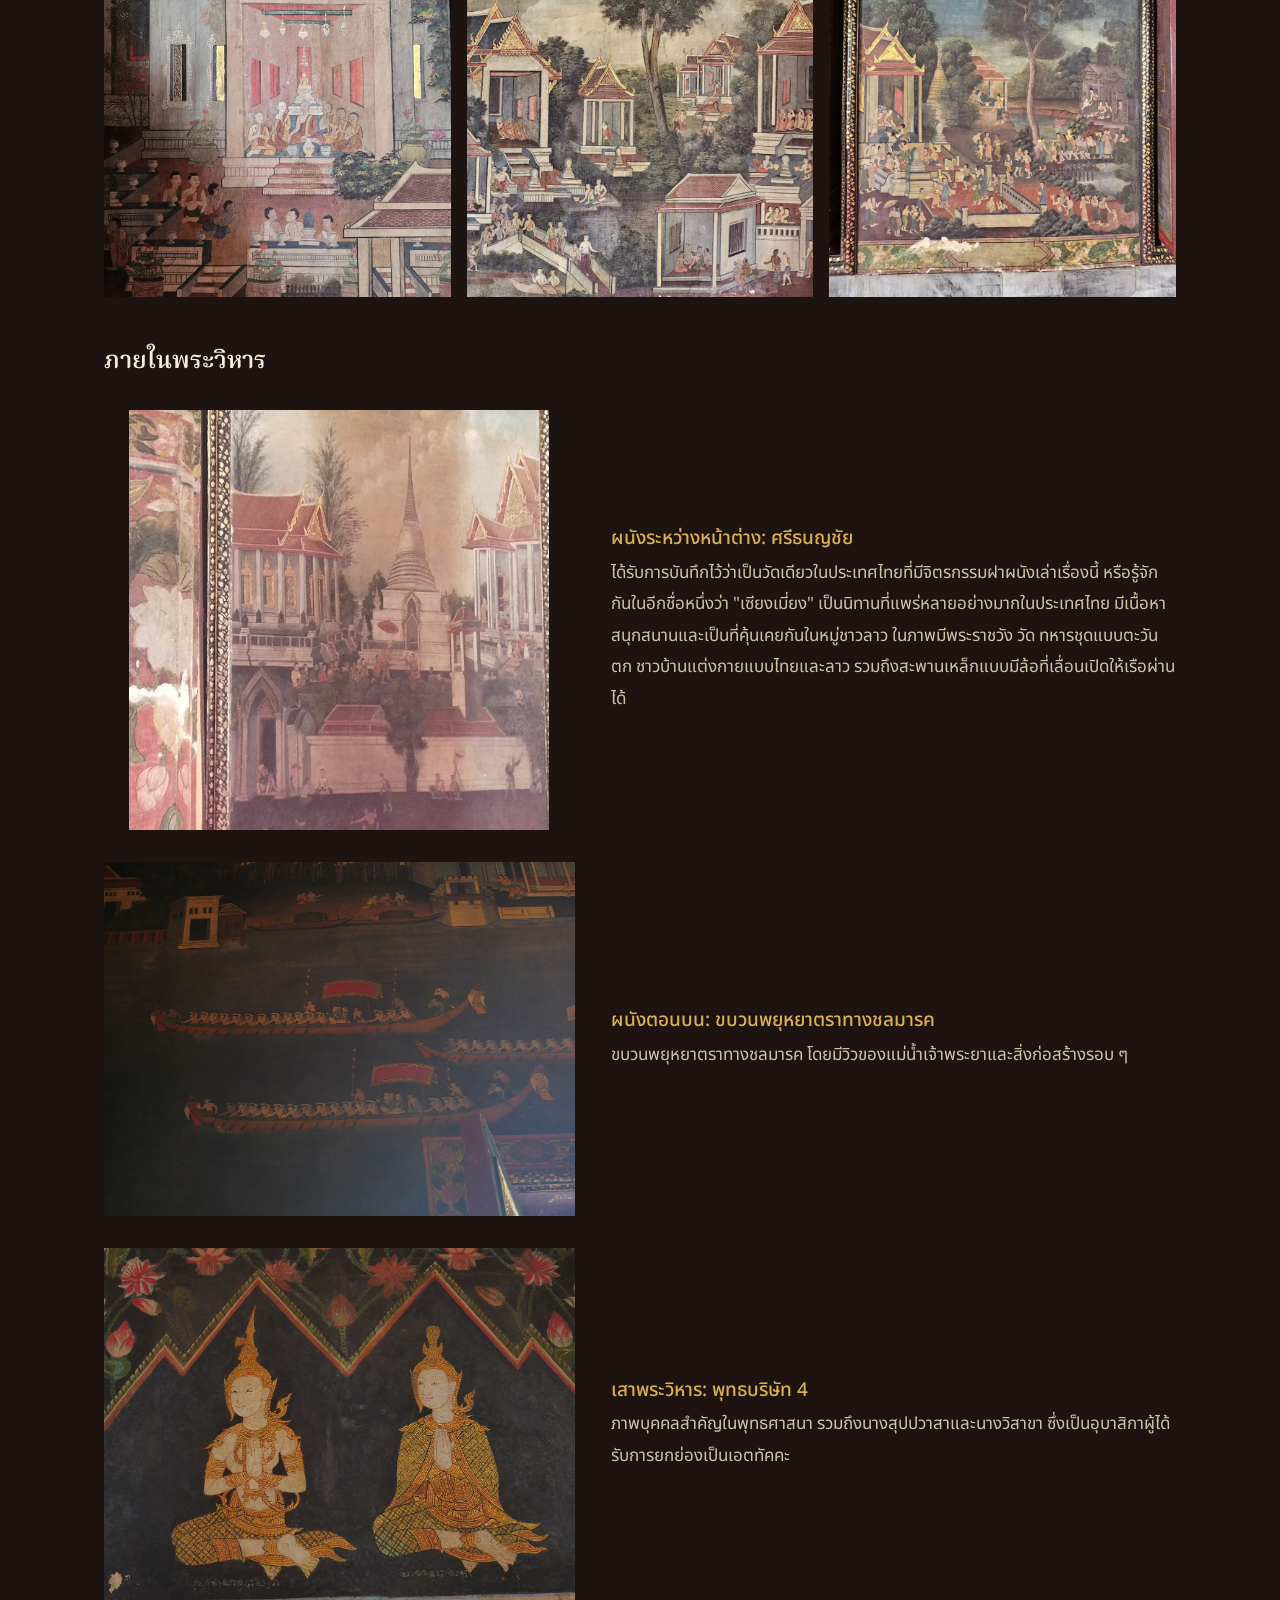
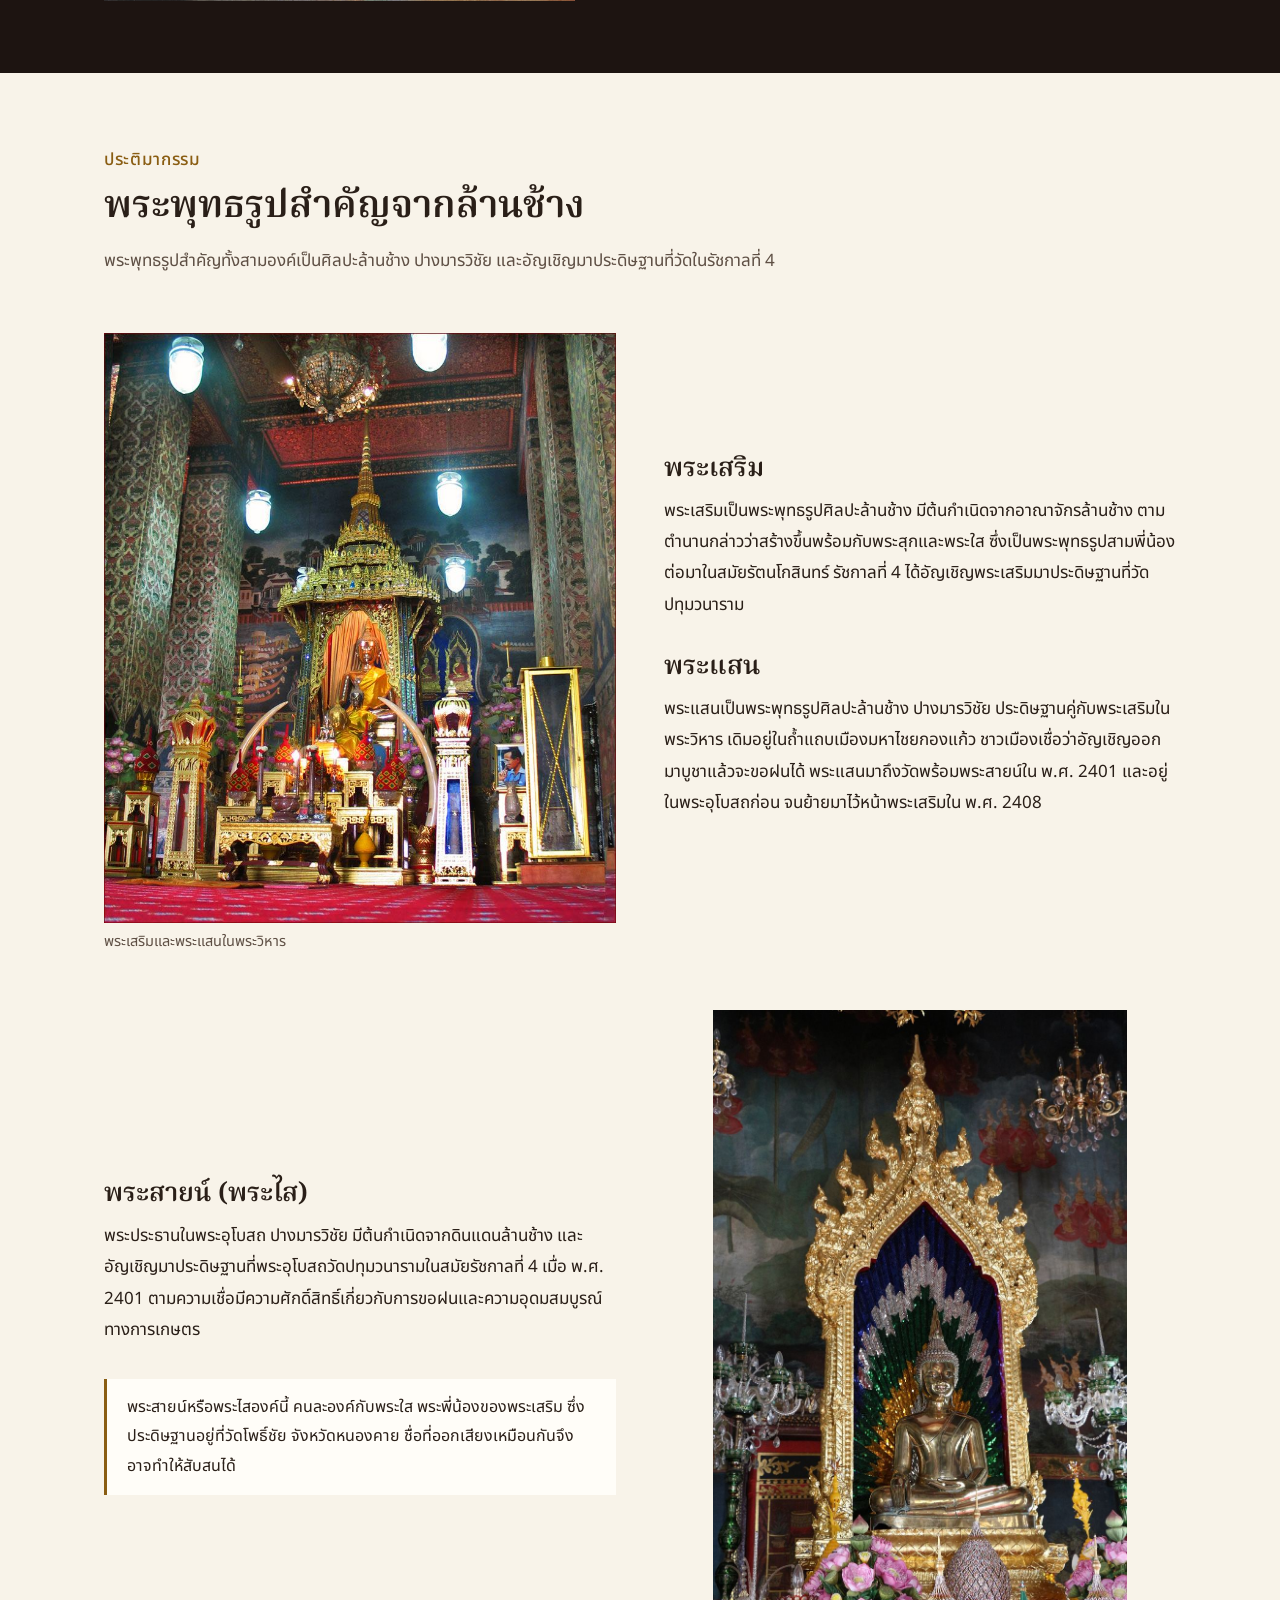
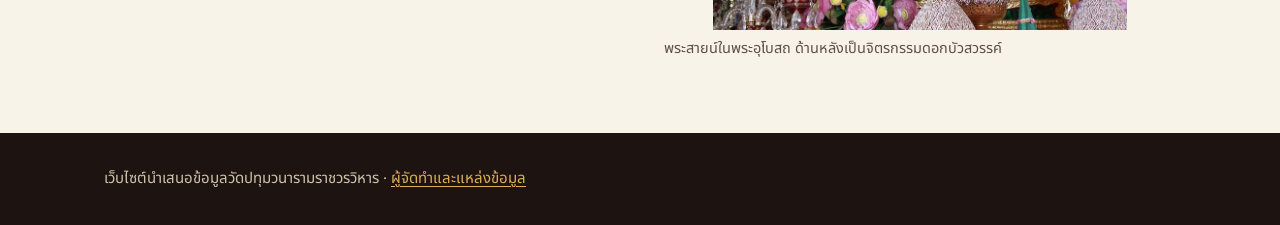
==== commit 51c9a0da: "Add the Sri Thanonchai mural photo Co-Authored-By: Claude Opus 5.5 <noreply@anthropic.com>" ====
--- a/art.html
+++ b/art.html
@@ -136,9 +136,12 @@
 
         <div class="mural-group">
           <h3>ภายในพระวิหาร</h3>
-          <article class="pair-note">
-            <h4>ผนังระหว่างหน้าต่าง: ศรีธนญชัย</h4>
-            <p>ได้รับการบันทึกไว้ว่าเป็นวัดเดียวในประเทศไทยที่มีจิตรกรรมฝาผนังเล่าเรื่องนี้ หรือรู้จักกันในอีกชื่อหนึ่งว่า "เซียงเมี่ยง" เป็นนิทานที่แพร่หลายอย่างมากในประเทศไทย มีเนื้อหาสนุกสนานและเป็นที่คุ้นเคยกันในหมู่ชาวลาว ในภาพมีพระราชวัง วัด ทหารชุดแบบตะวันตก ชาวบ้านแต่งกายแบบไทยและลาว รวมถึงสะพานเหล็กแบบมีล้อที่เลื่อนเปิดให้เรือผ่านได้</p>
+          <article class="pair">
+            <img src="assets/img/mural-sri.jpg" alt="จิตรกรรมภาพวัด เจดีย์ กำแพงวัด และผู้คน" width="543" height="543" loading="lazy">
+            <div>
+              <h4>ผนังระหว่างหน้าต่าง: ศรีธนญชัย</h4>
+              <p>ได้รับการบันทึกไว้ว่าเป็นวัดเดียวในประเทศไทยที่มีจิตรกรรมฝาผนังเล่าเรื่องนี้ หรือรู้จักกันในอีกชื่อหนึ่งว่า "เซียงเมี่ยง" เป็นนิทานที่แพร่หลายอย่างมากในประเทศไทย มีเนื้อหาสนุกสนานและเป็นที่คุ้นเคยกันในหมู่ชาวลาว ในภาพมีพระราชวัง วัด ทหารชุดแบบตะวันตก ชาวบ้านแต่งกายแบบไทยและลาว รวมถึงสะพานเหล็กแบบมีล้อที่เลื่อนเปิดให้เรือผ่านได้</p>
+            </div>
           </article>
           <article class="pair">
             <img src="assets/img/mural-barge.jpg" alt="จิตรกรรมขบวนเรือยาวบนผืนน้ำสีเข้ม" width="1280" height="961" loading="lazy">
--- a/assets/css/style.css
+++ b/assets/css/style.css
@@ -199,11 +199,10 @@
   margin-top: 32px;
 }
 .pair img { width: auto; max-width: 100%; max-height: 420px; margin: 0 auto; }
-.pair h4, .pair-note h4, .pair-wide h4 { font: 500 19px/1.5 var(--sans); margin: 0 0 4px; color: var(--gold-bright); }
-.pair p, .pair-note p, .pair-wide p { margin: 0; color: var(--on-lacquer-soft); }
-
-.pair-note, .pair-wide { margin-top: 32px; }
-.pair-note { max-width: 44em; }
+.pair h4, .pair-wide h4 { font: 500 19px/1.5 var(--sans); margin: 0 0 4px; color: var(--gold-bright); }
+.pair p, .pair-wide p { margin: 0; color: var(--on-lacquer-soft); }
+
+.pair-wide { margin-top: 32px; }
 .pair-images { display: grid; grid-template-columns: repeat(3, 1fr); gap: 16px; margin-top: 16px; }
 .pair-images img { width: 100%; }
 
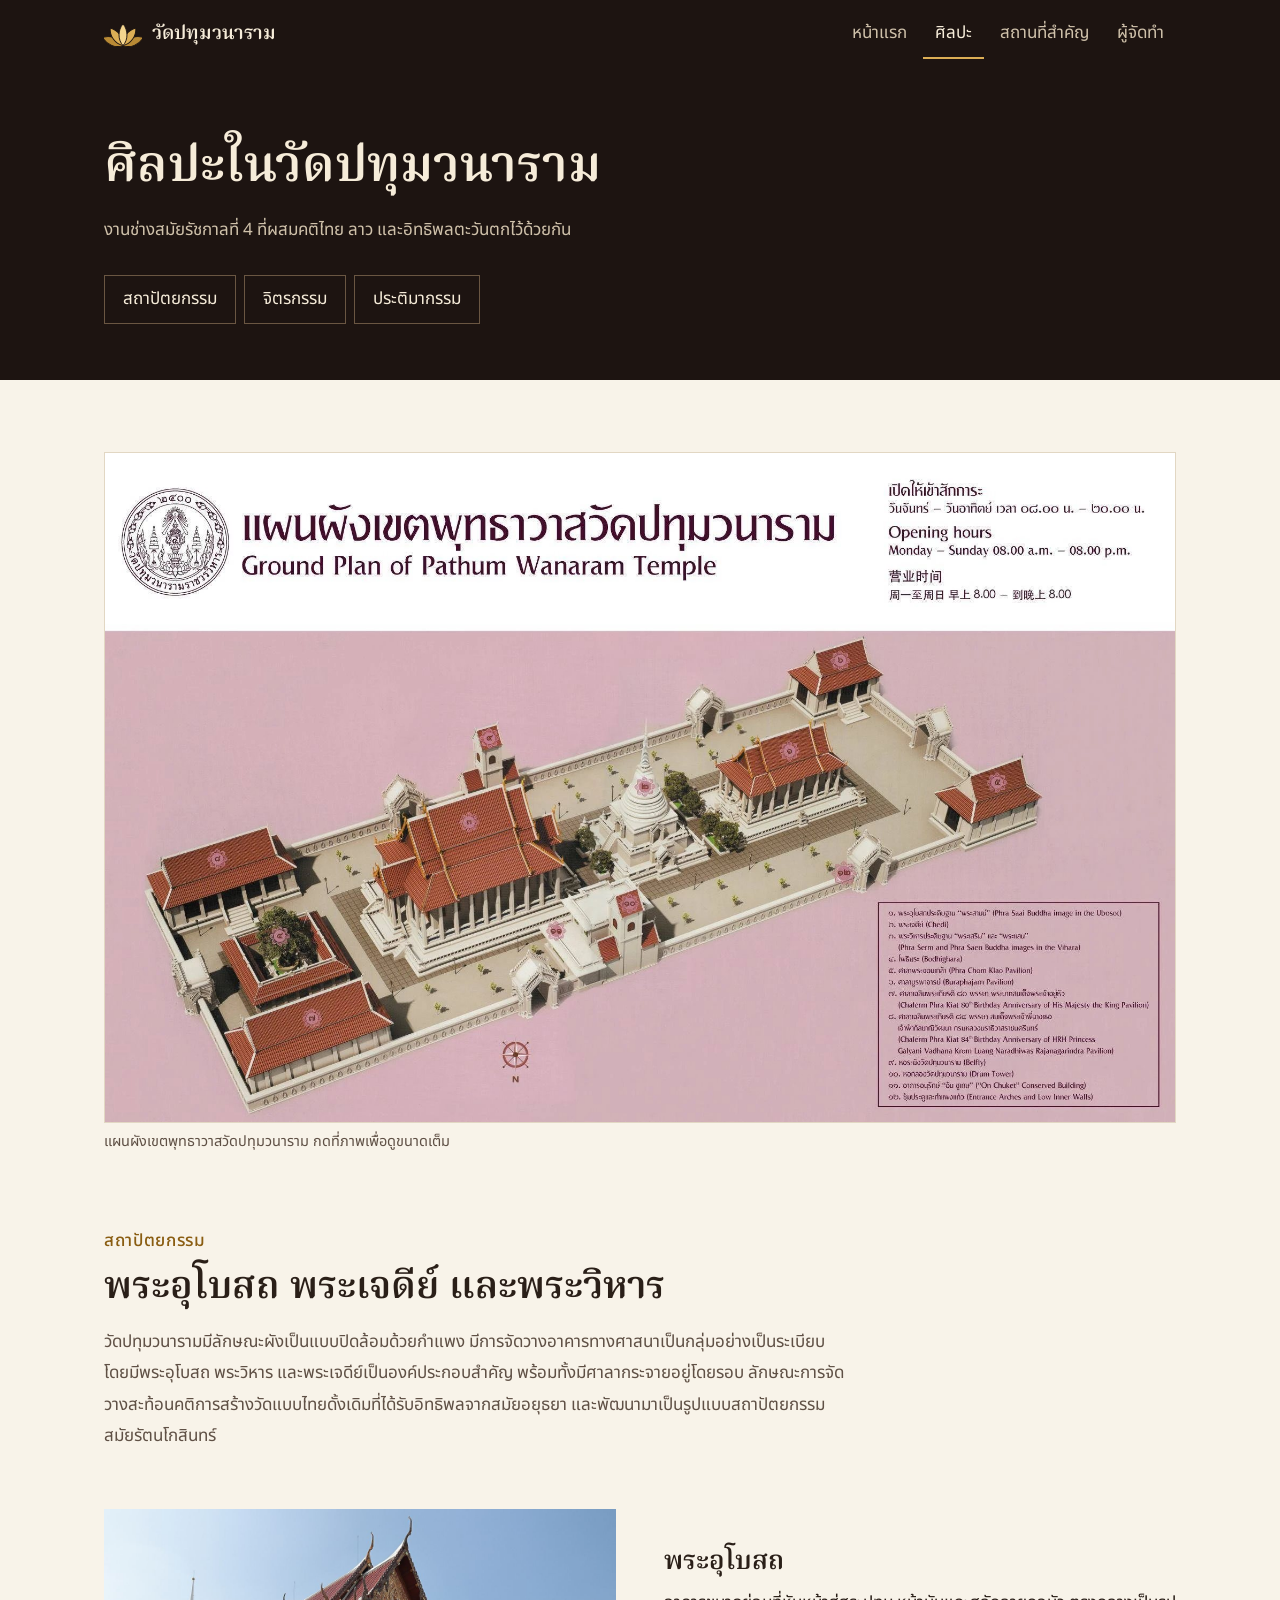
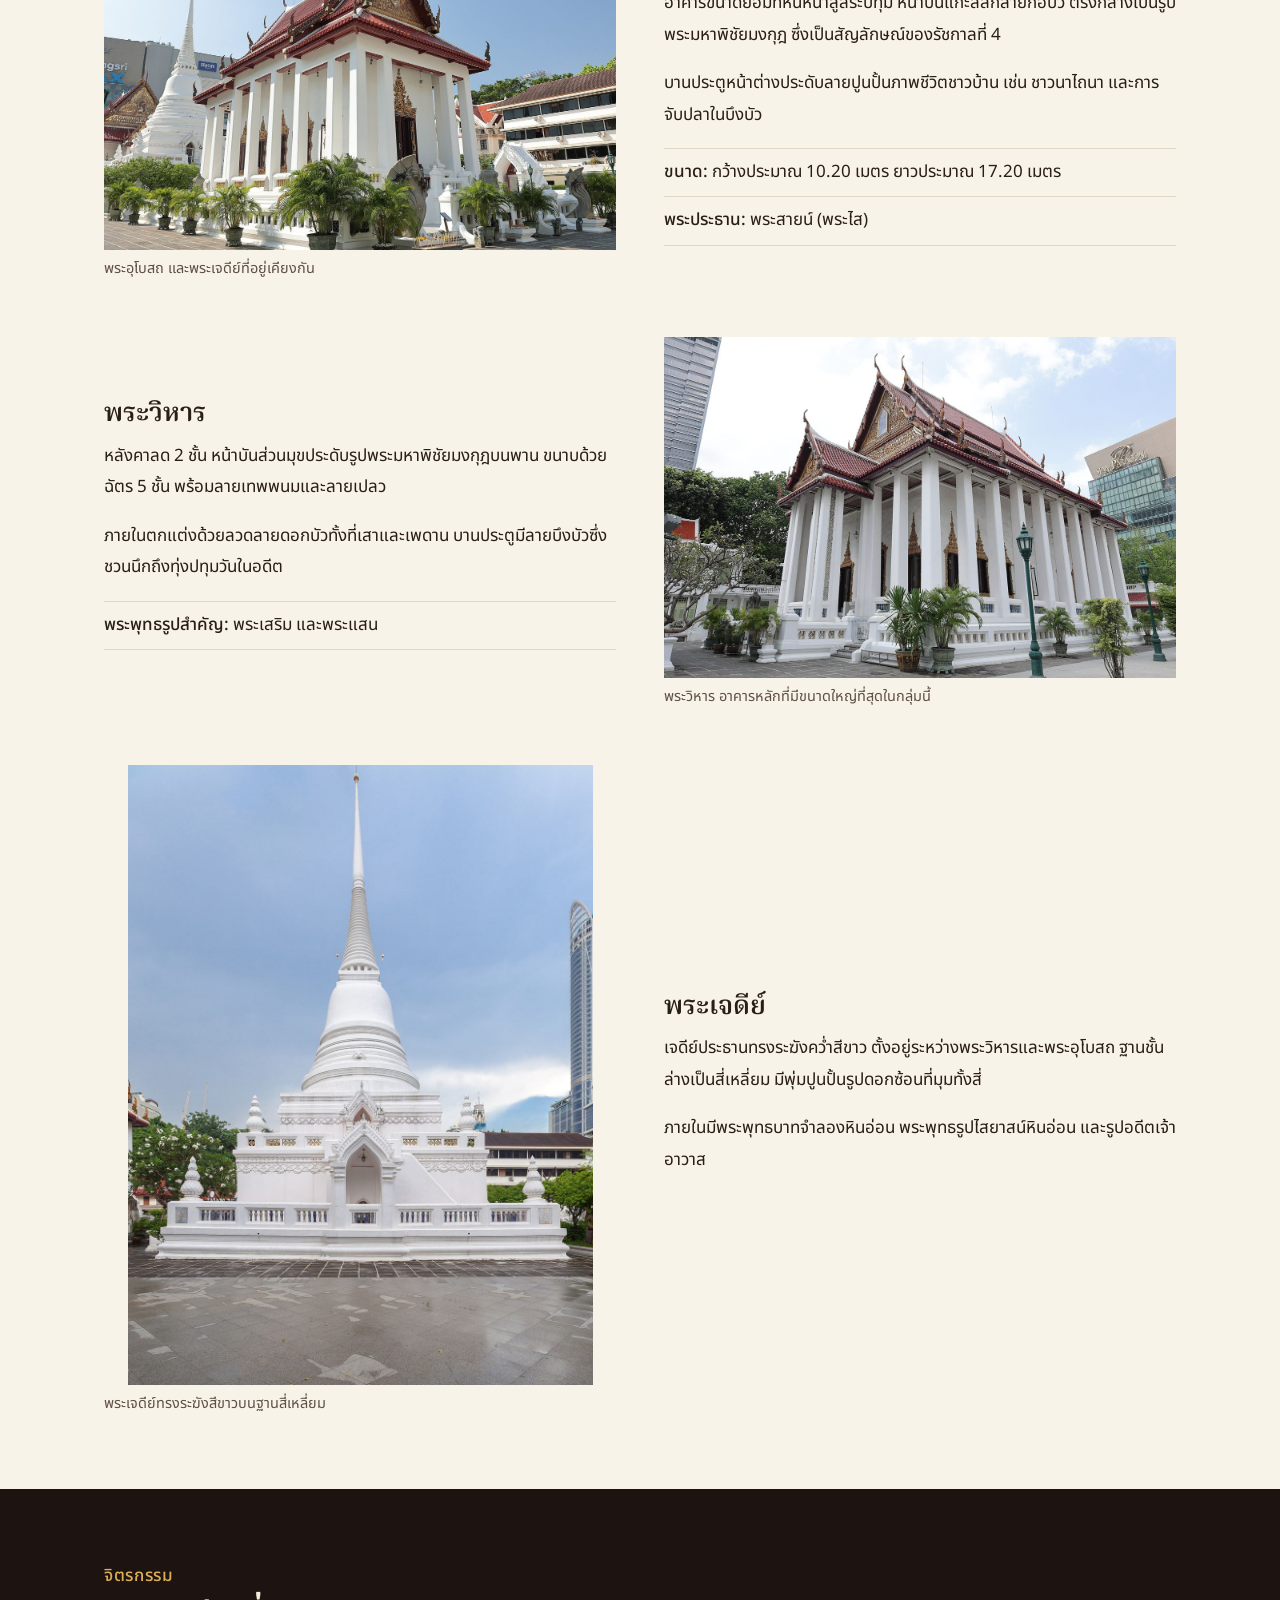
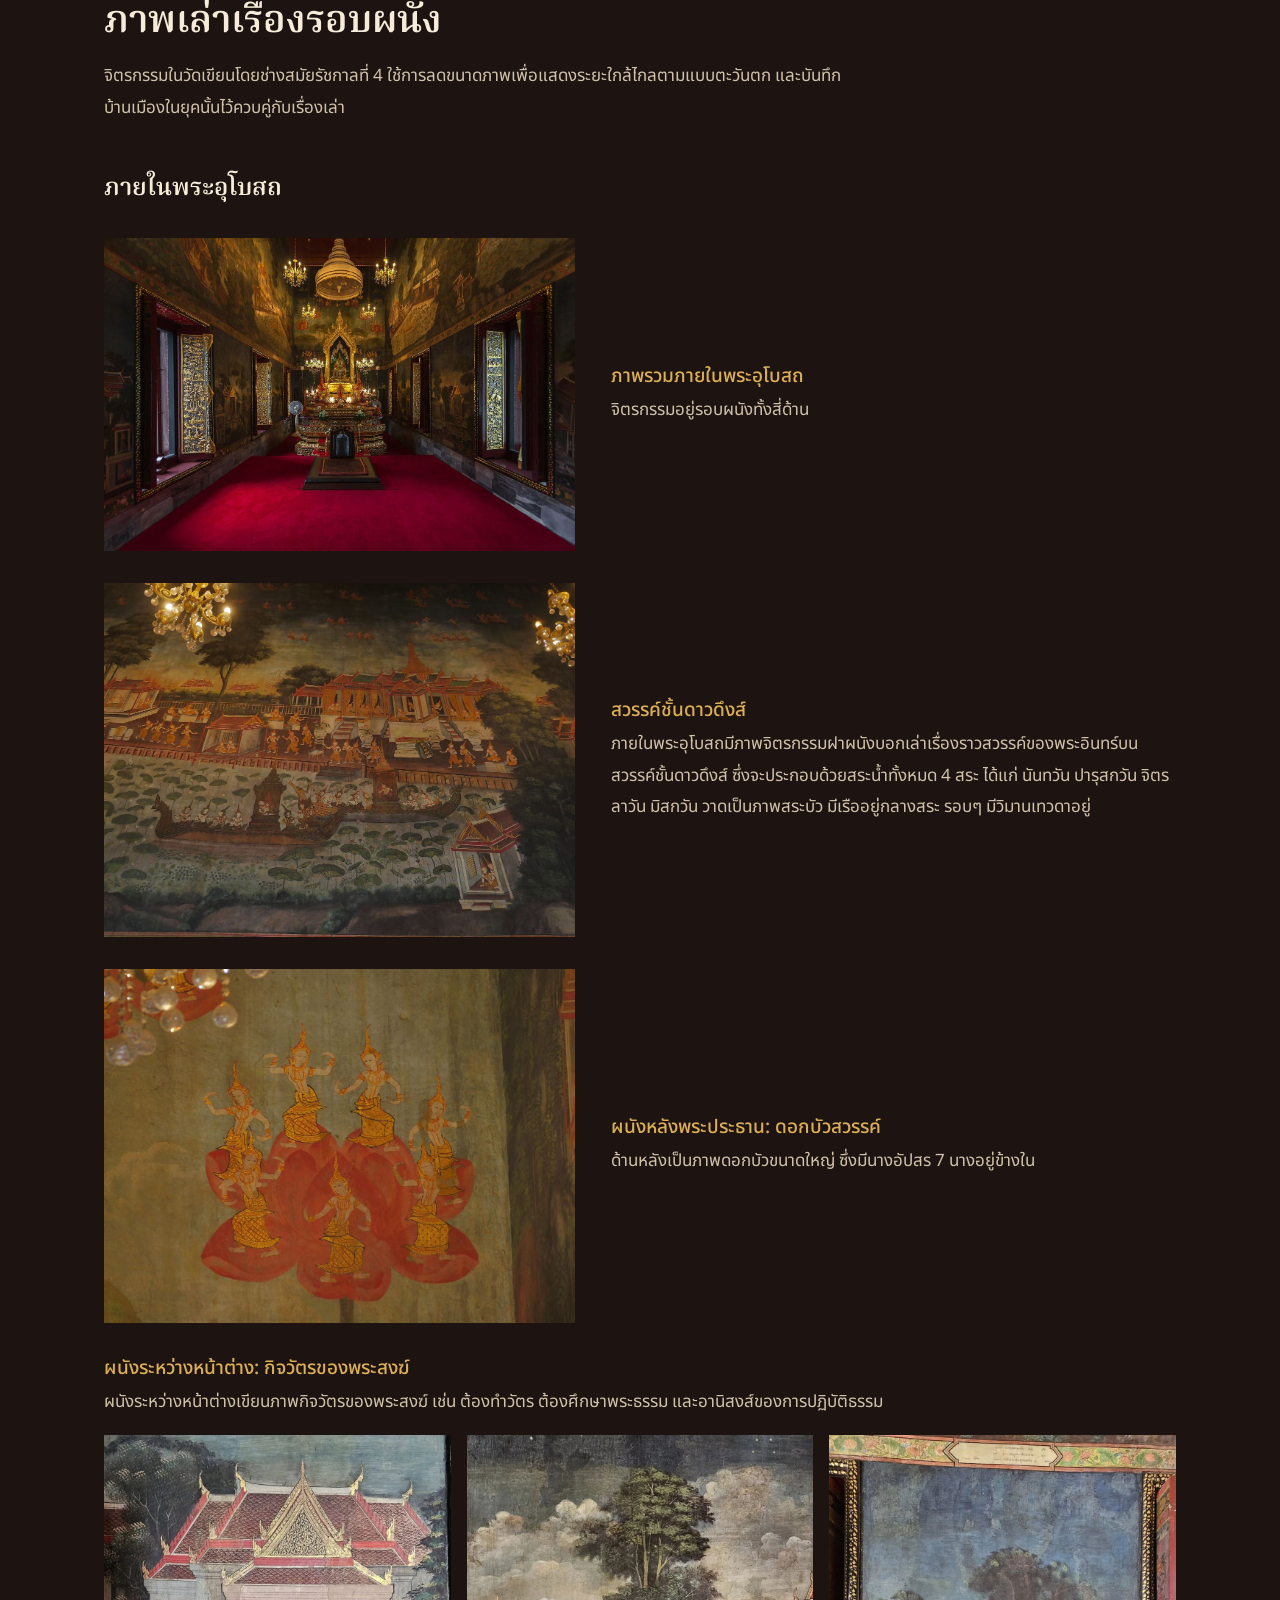
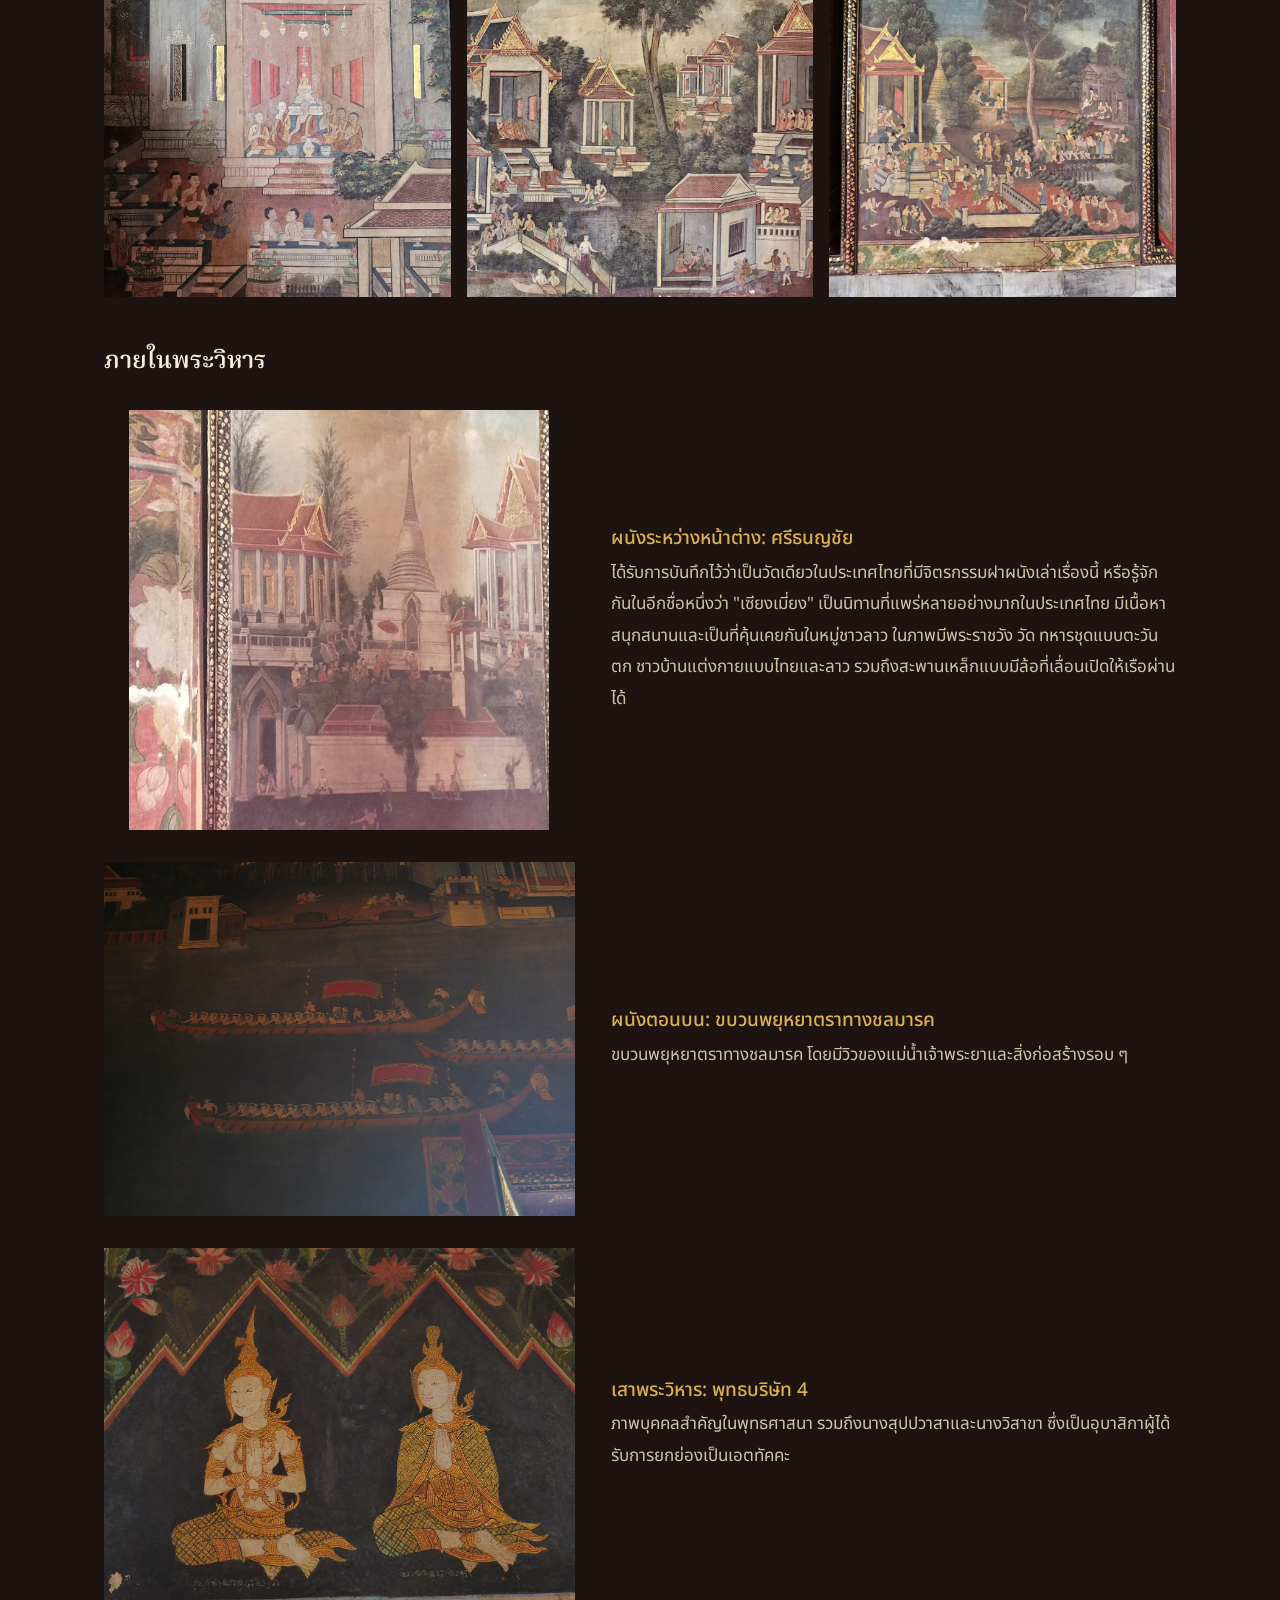
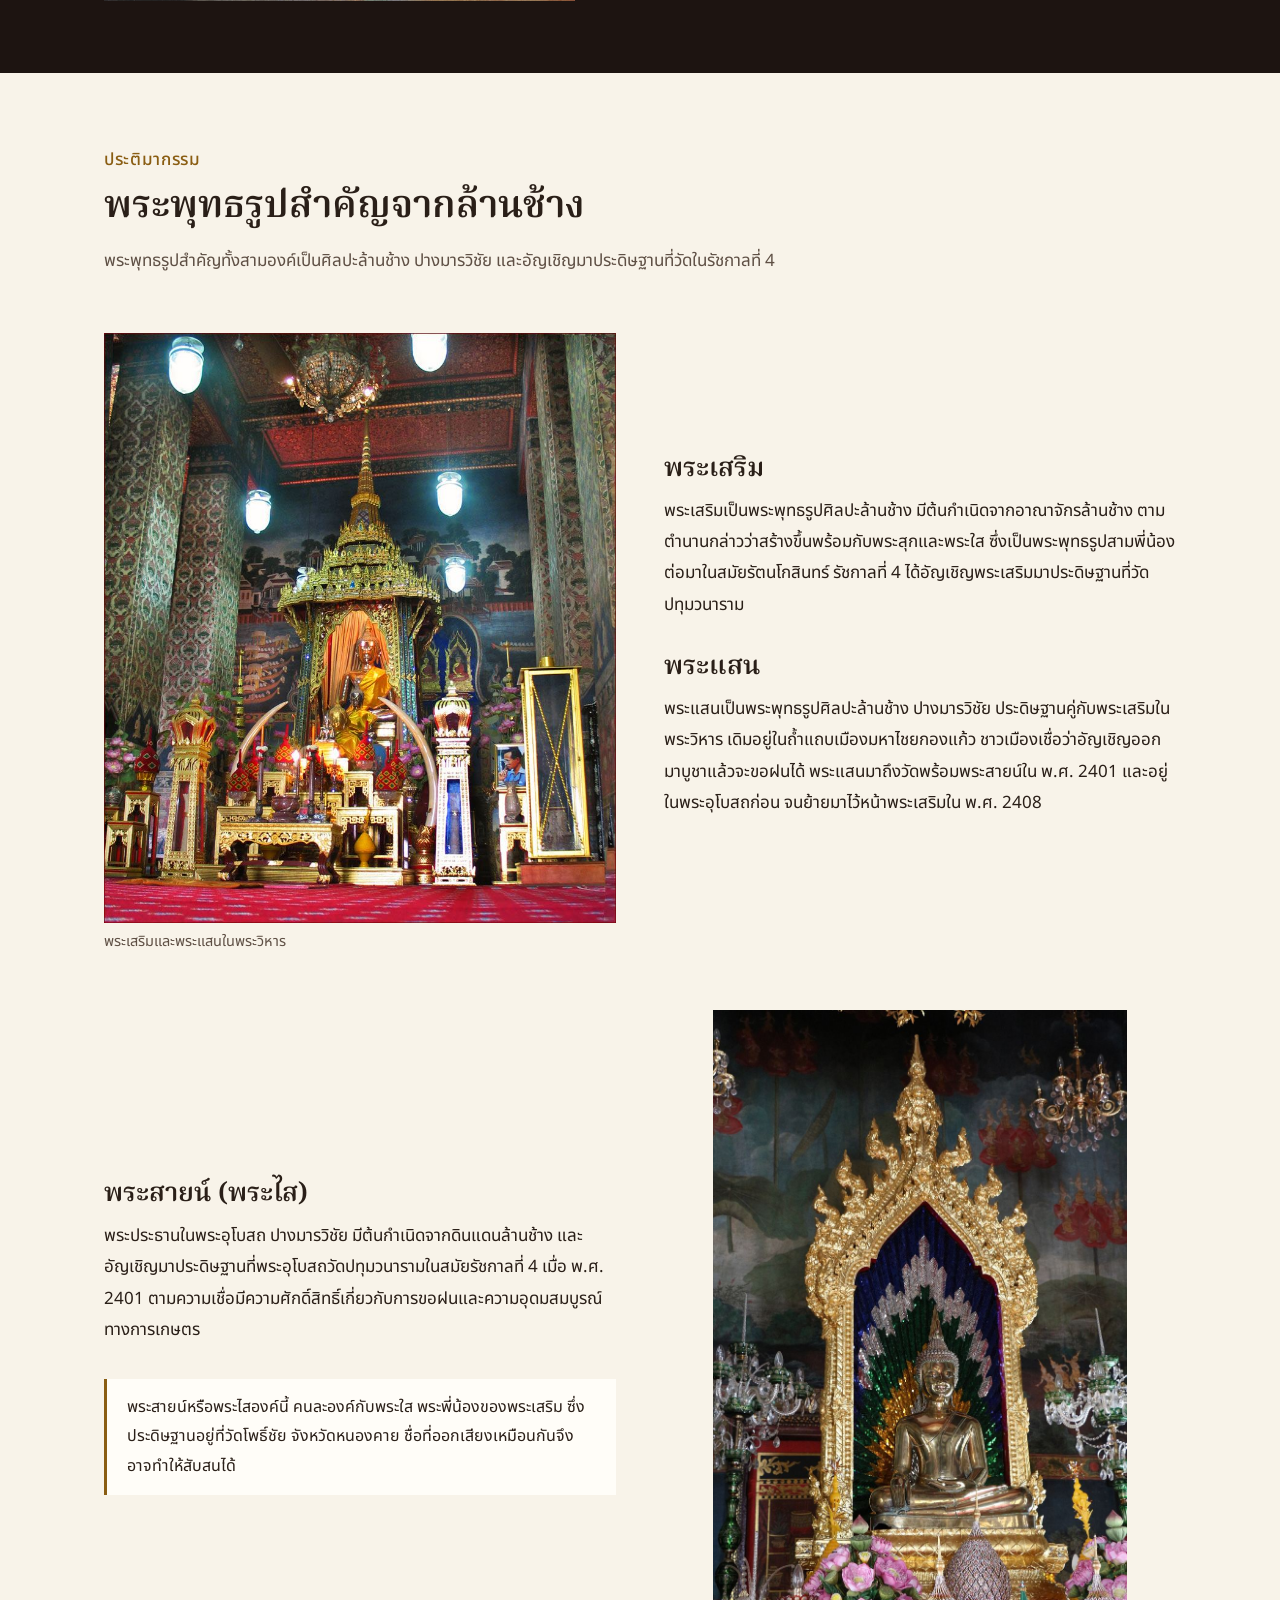
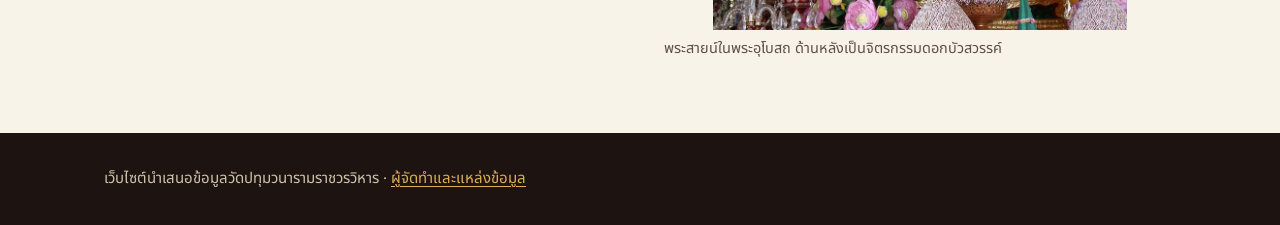
==== commit 641c1757: "Expand the monks' routine mural description Co-Authored-By: Claude Opus 5.5 <noreply@anthropic.com>" ====
--- a/art.html
+++ b/art.html
@@ -125,7 +125,7 @@
           </article>
           <article class="pair-wide">
             <h4>ผนังระหว่างหน้าต่าง: กิจวัตรของพระสงฆ์</h4>
-            <p>ผนังระหว่างหน้าต่างเขียนภาพกิจวัตรของพระสงฆ์</p>
+            <p>ผนังระหว่างหน้าต่างเขียนภาพกิจวัตรของพระสงฆ์ เช่น ต้องทำวัตร ต้องศึกษาพระธรรม และอานิสงส์ของการปฏิบัติธรรม</p>
             <div class="pair-images">
               <img src="assets/img/mural-monks-1.jpg" alt="จิตรกรรมพระสงฆ์นั่งในอาคาร มีฆราวาสอยู่ด้านล่าง" width="960" height="1280" loading="lazy">
               <img src="assets/img/mural-monks-2.jpg" alt="จิตรกรรมกุฏิและศาลาริมน้ำ มีพระสงฆ์และชาวบ้าน" width="960" height="1280" loading="lazy">
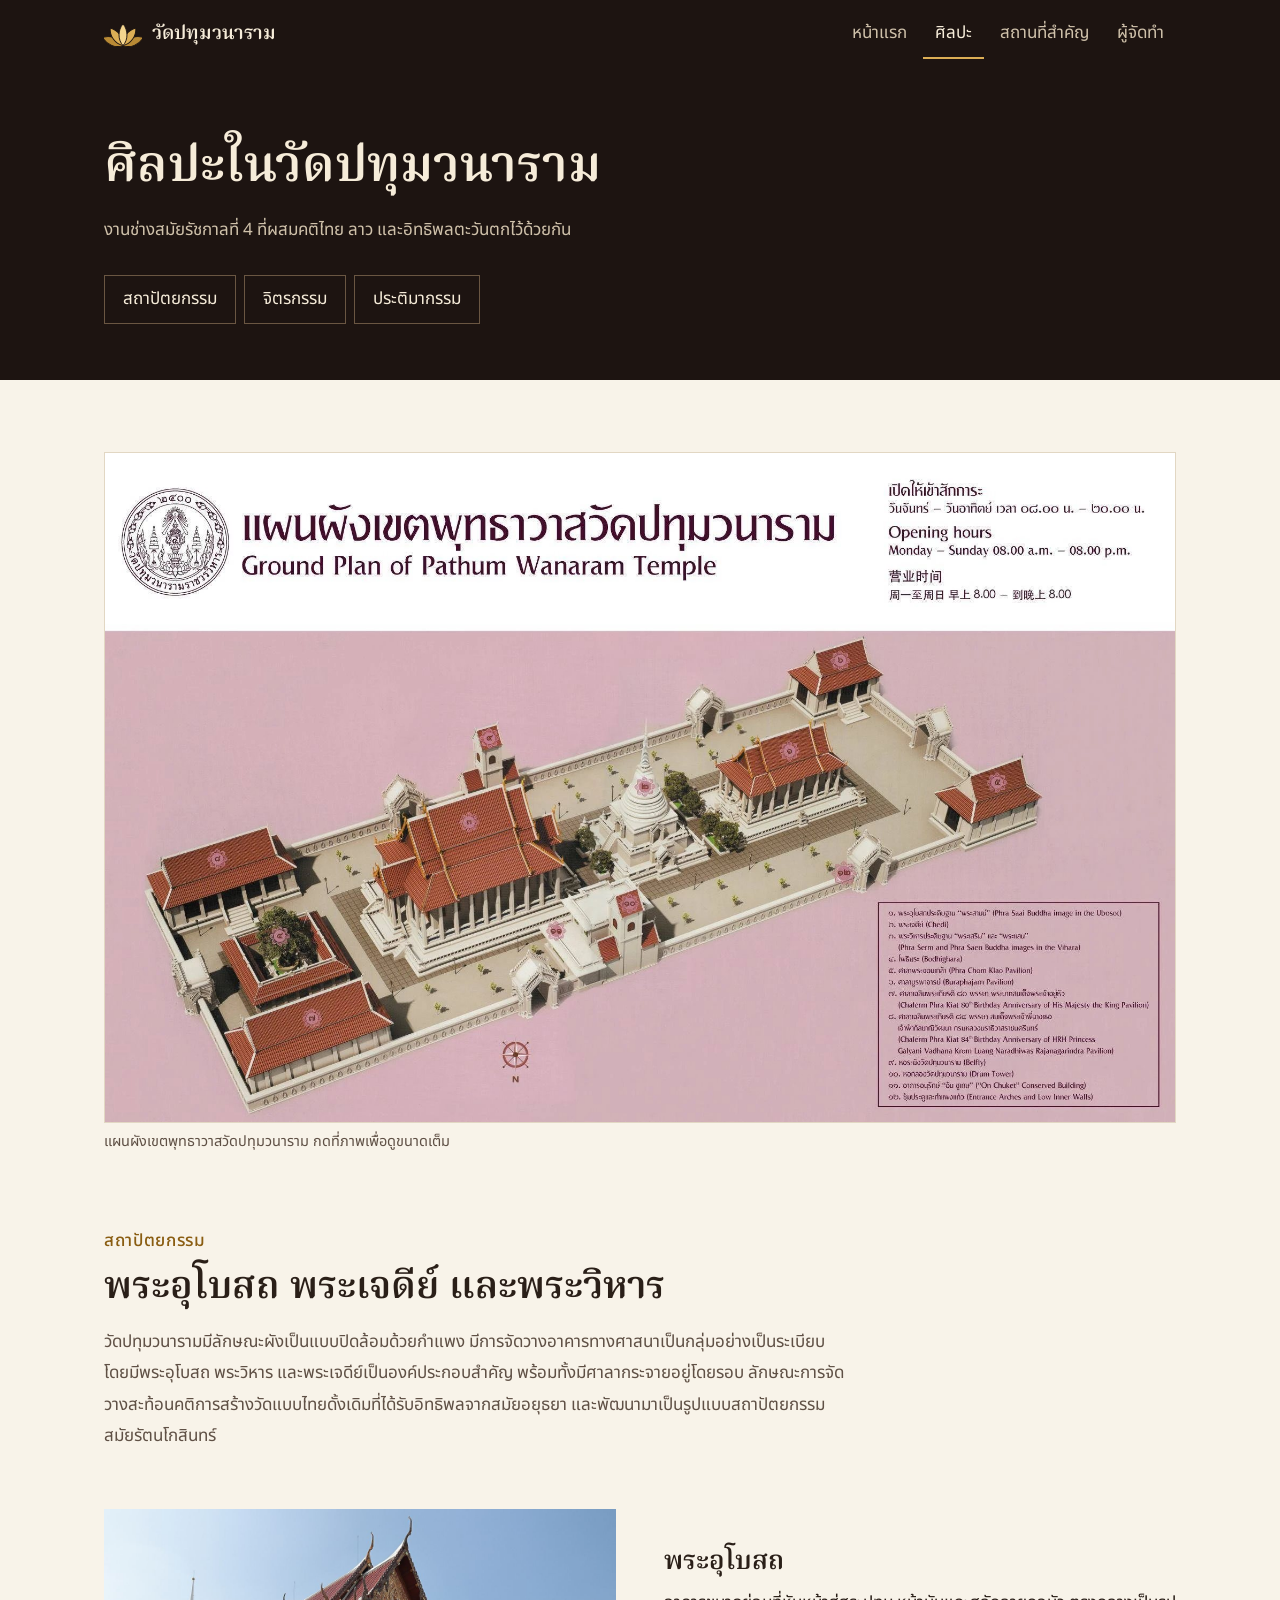
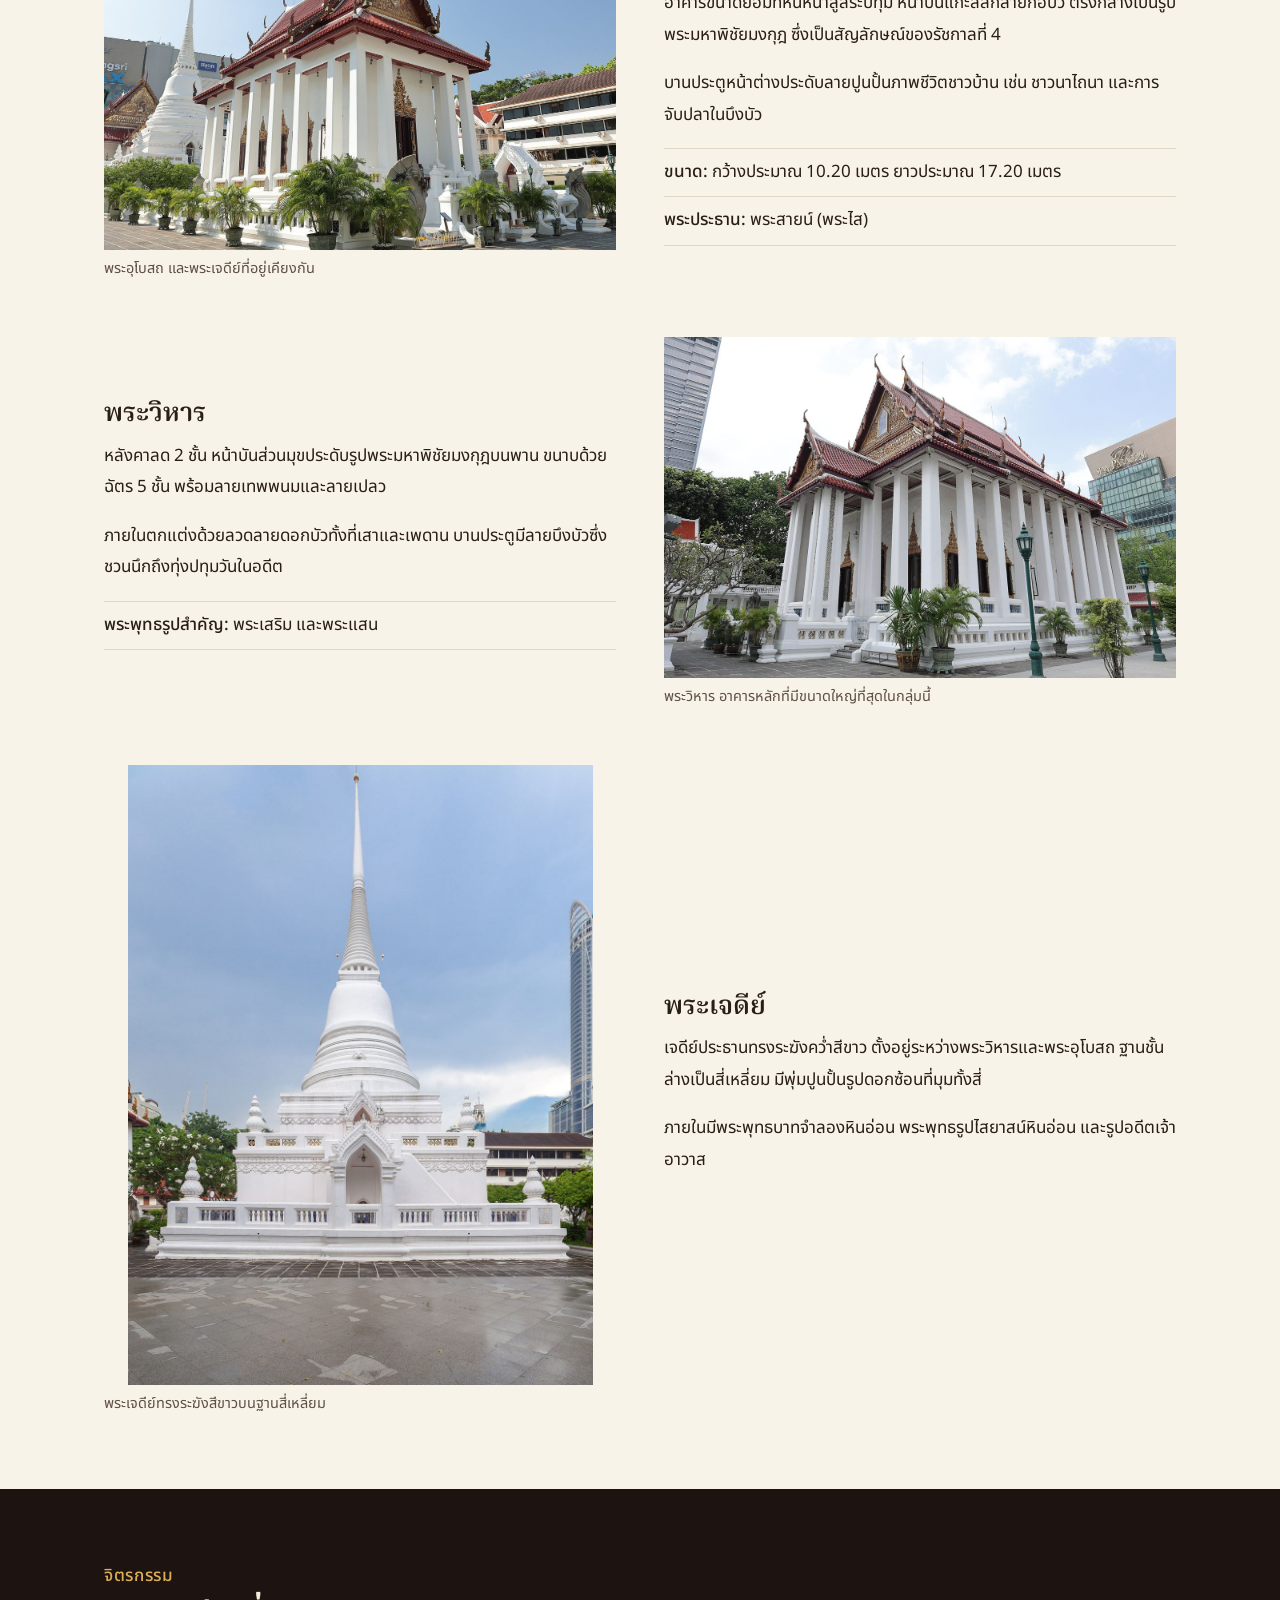
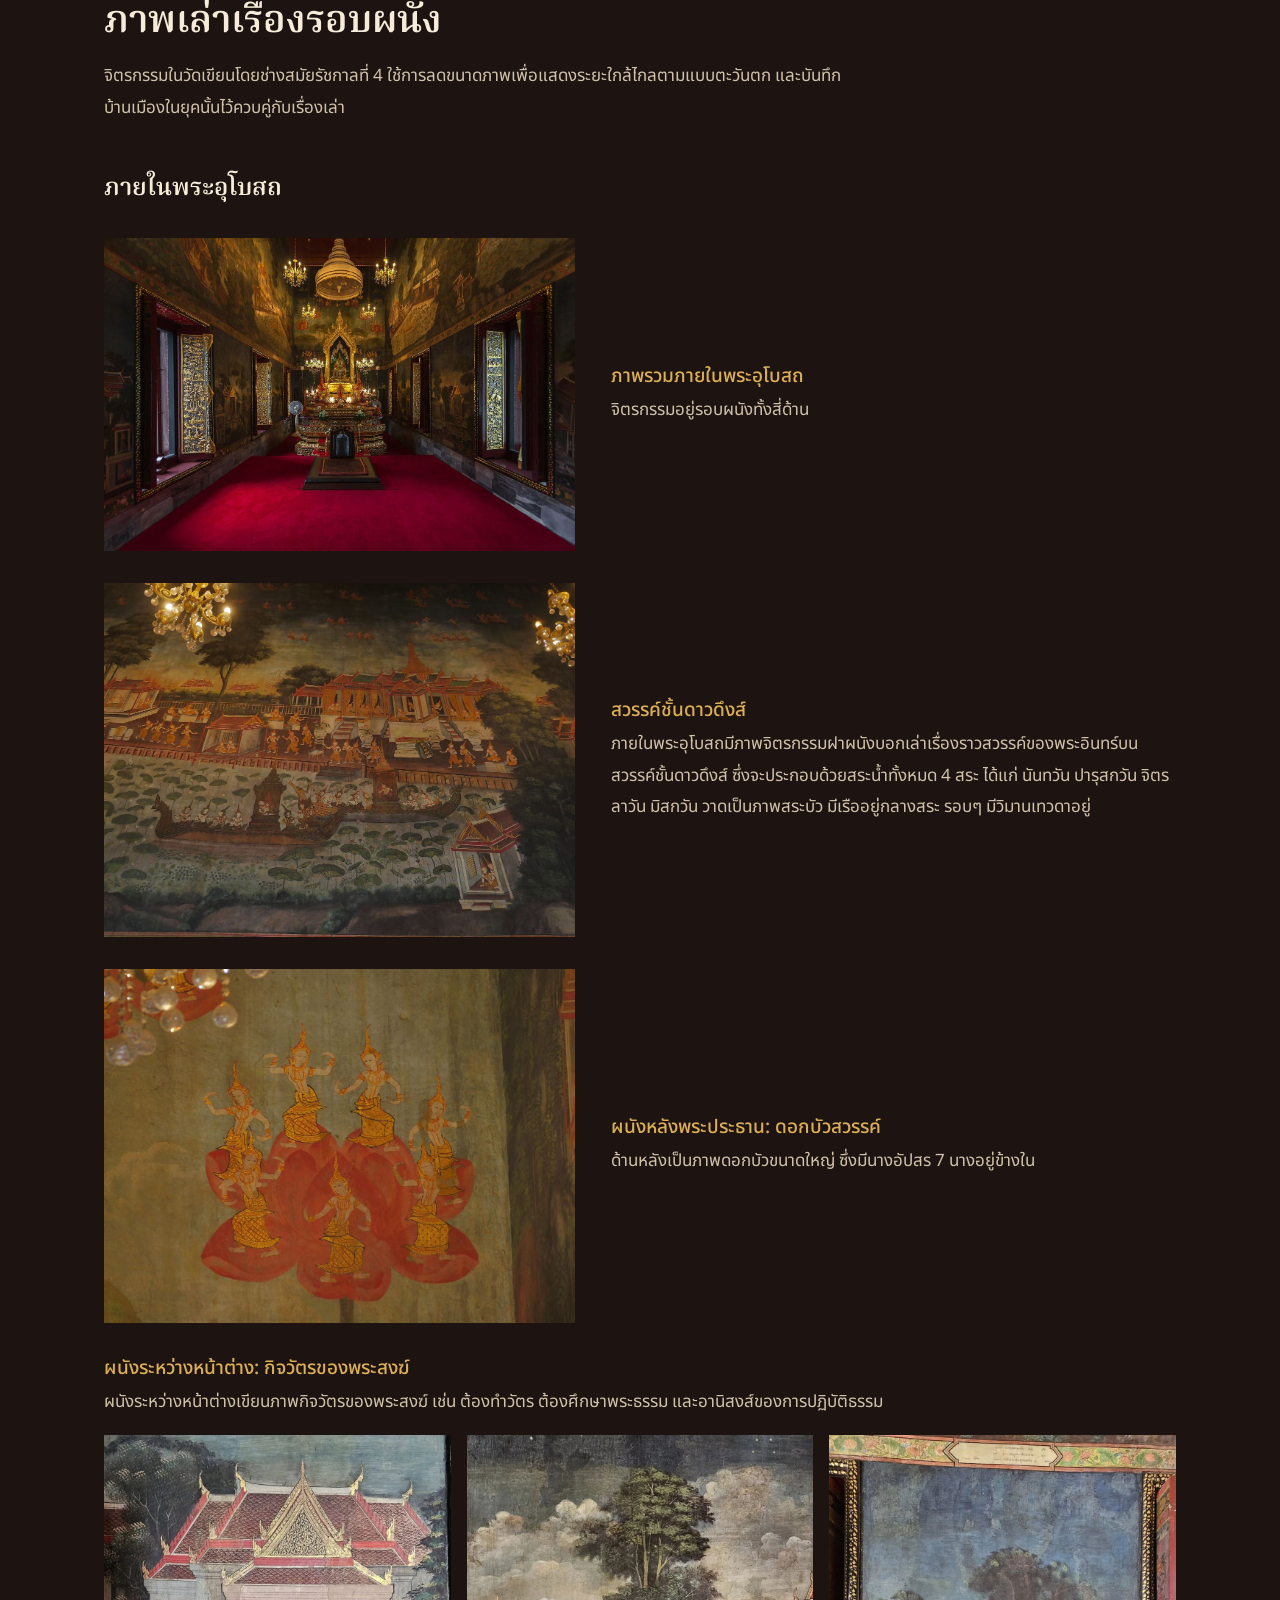
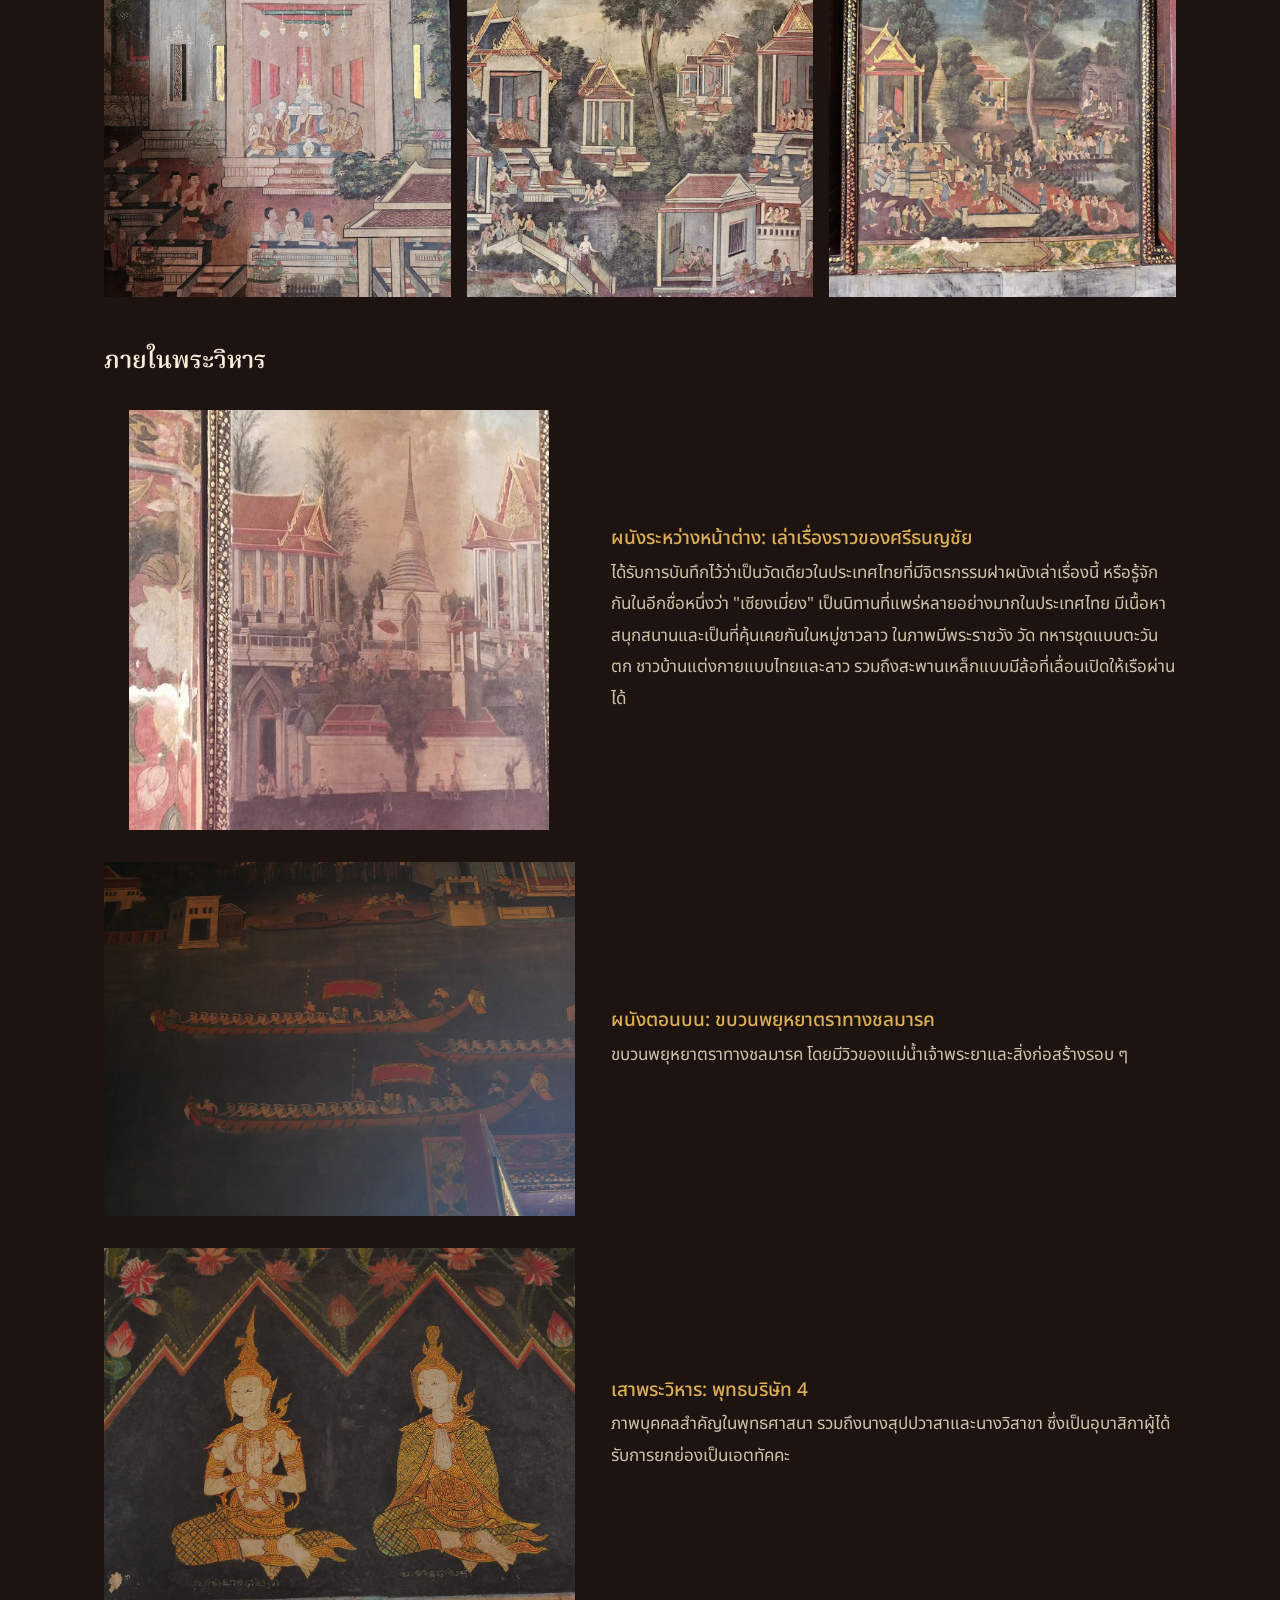
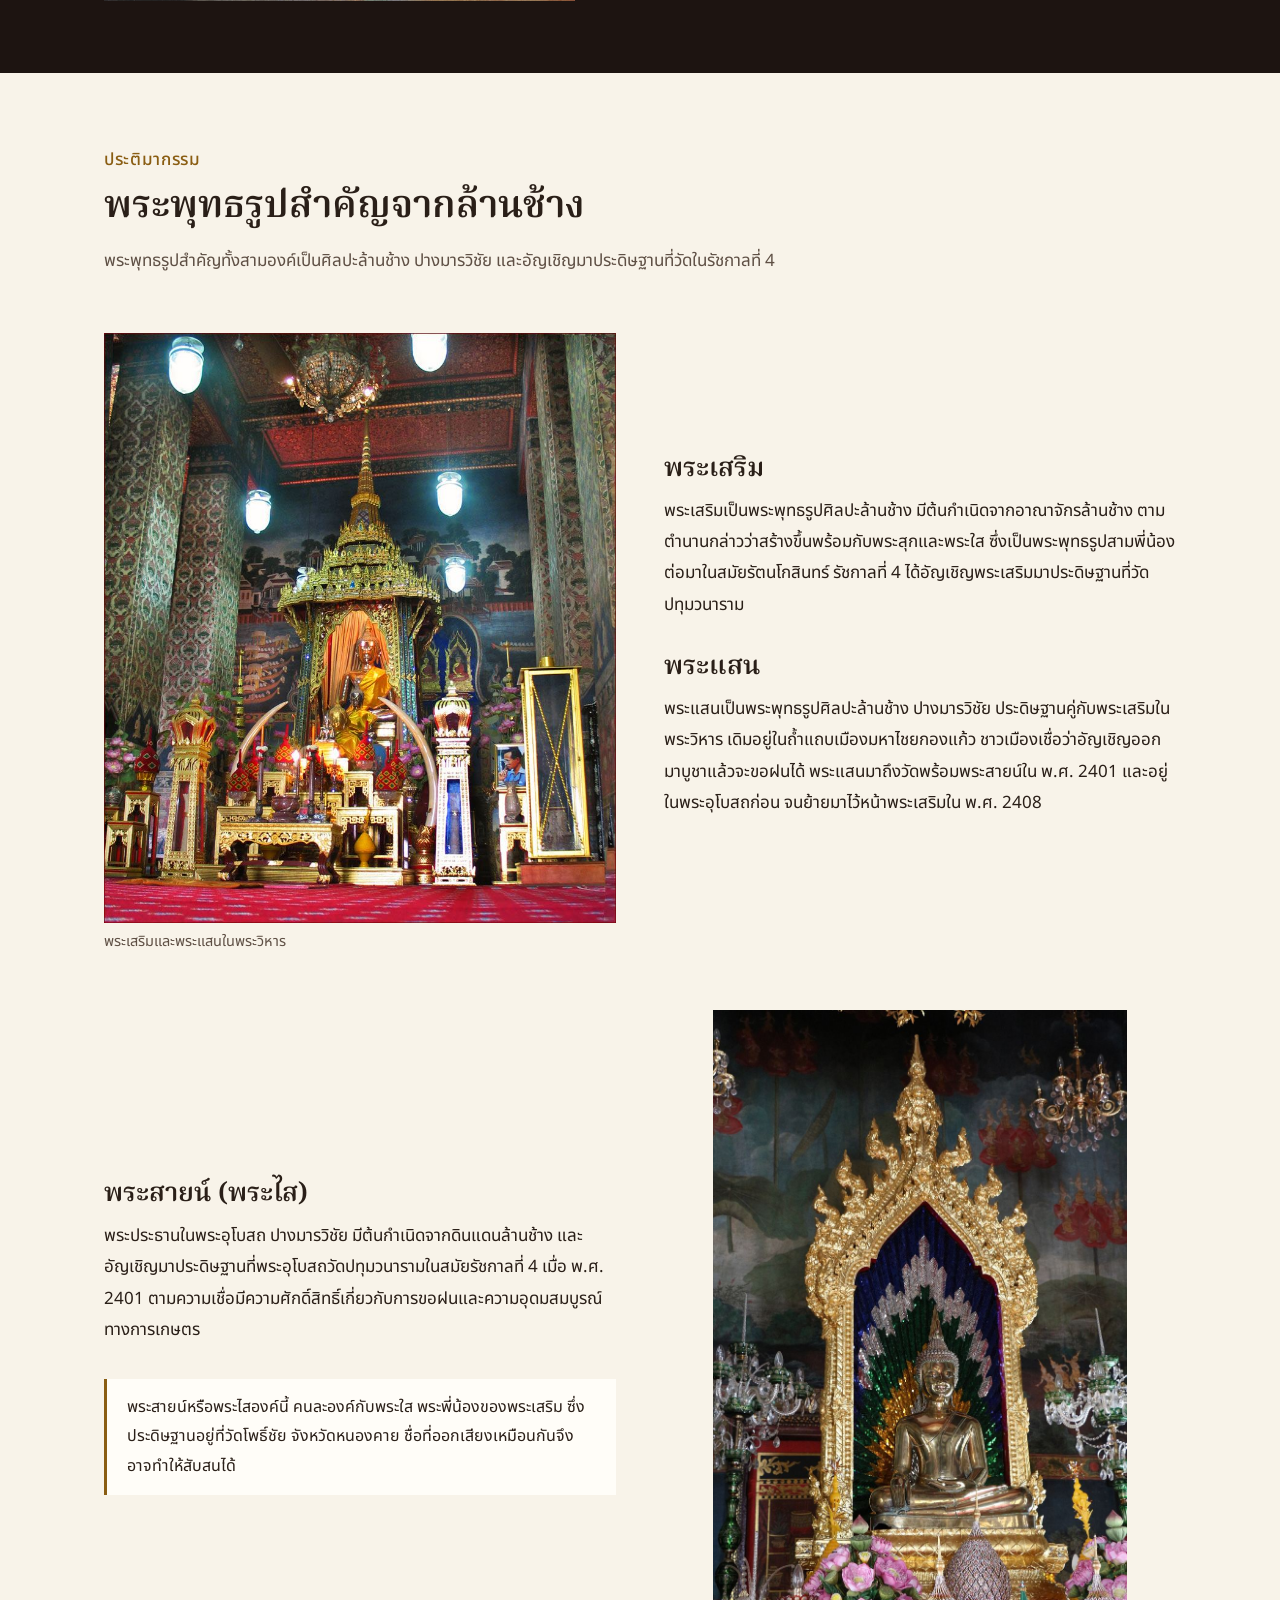
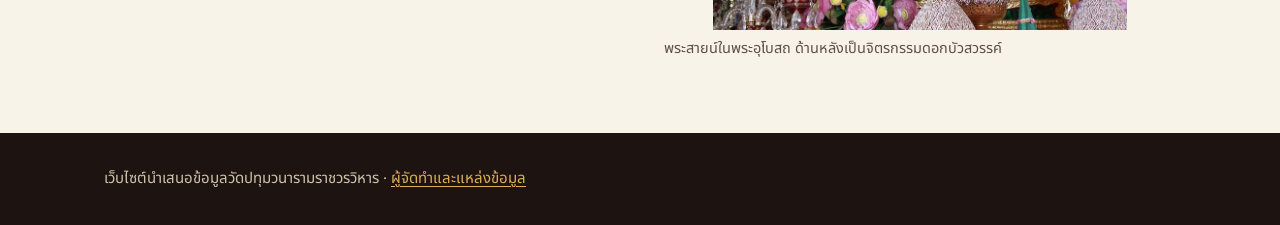
==== commit 27ee9758: "Reword the Sri Thanonchai mural heading Co-Authored-By: Claude Opus 5.5 <noreply@anthropic.com>" ====
--- a/art.html
+++ b/art.html
@@ -139,7 +139,7 @@
           <article class="pair">
             <img src="assets/img/mural-sri.jpg" alt="จิตรกรรมภาพวัด เจดีย์ กำแพงวัด และผู้คน" width="543" height="543" loading="lazy">
             <div>
-              <h4>ผนังระหว่างหน้าต่าง: ศรีธนญชัย</h4>
+              <h4>ผนังระหว่างหน้าต่าง: เล่าเรื่องราวของศรีธนญชัย</h4>
               <p>ได้รับการบันทึกไว้ว่าเป็นวัดเดียวในประเทศไทยที่มีจิตรกรรมฝาผนังเล่าเรื่องนี้ หรือรู้จักกันในอีกชื่อหนึ่งว่า "เซียงเมี่ยง" เป็นนิทานที่แพร่หลายอย่างมากในประเทศไทย มีเนื้อหาสนุกสนานและเป็นที่คุ้นเคยกันในหมู่ชาวลาว ในภาพมีพระราชวัง วัด ทหารชุดแบบตะวันตก ชาวบ้านแต่งกายแบบไทยและลาว รวมถึงสะพานเหล็กแบบมีล้อที่เลื่อนเปิดให้เรือผ่านได้</p>
             </div>
           </article>
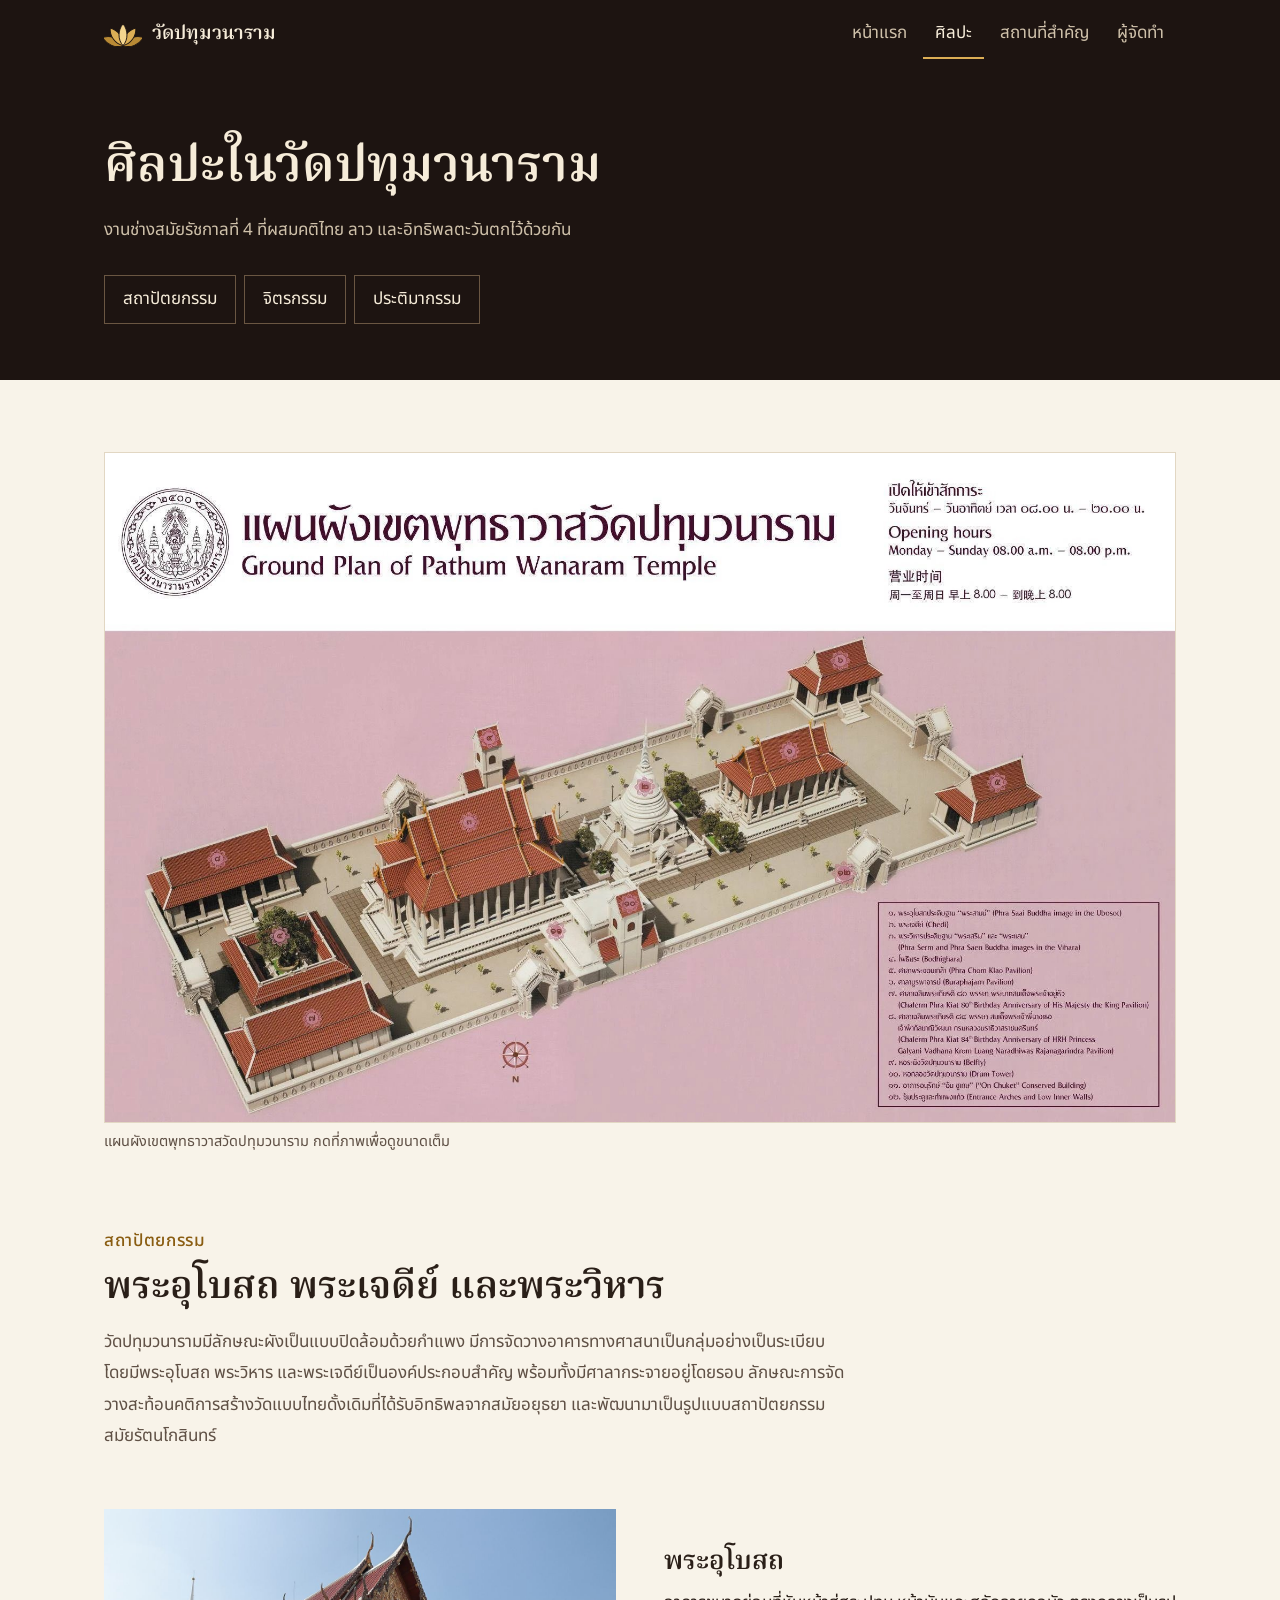
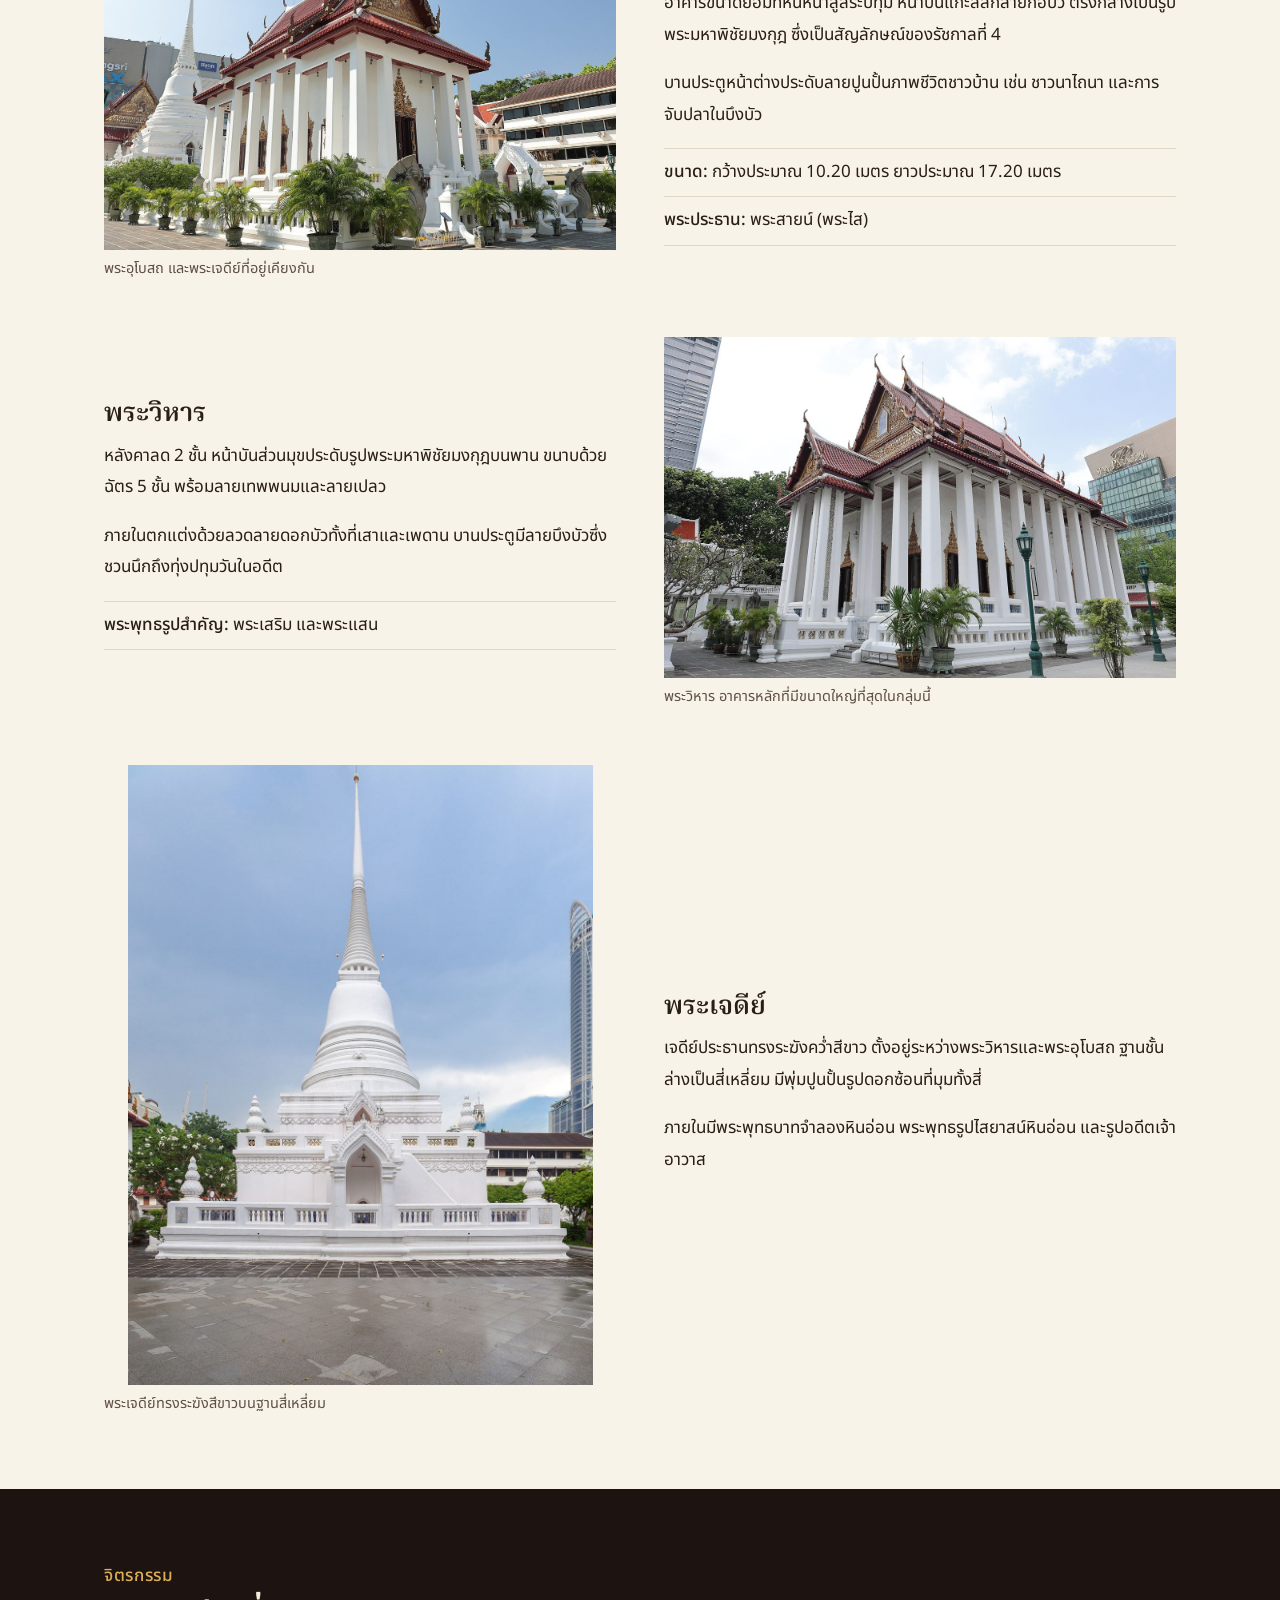
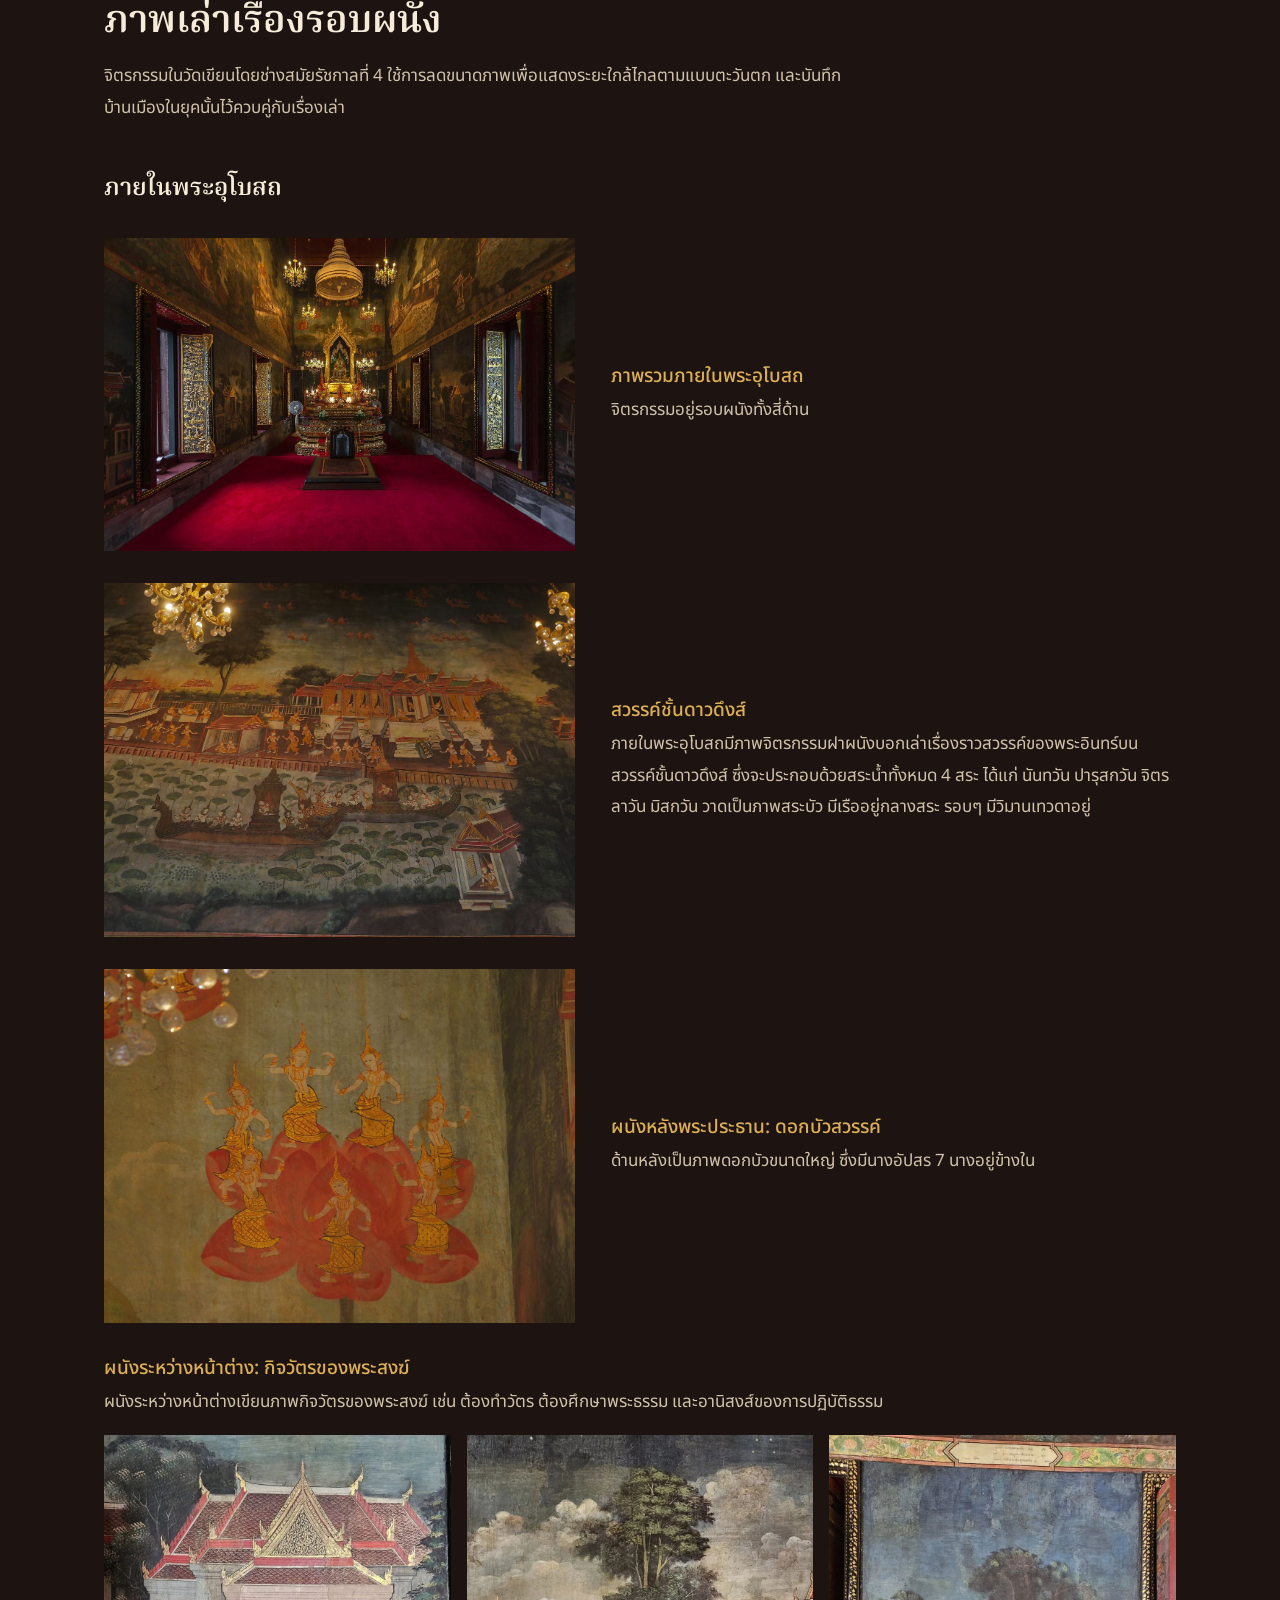
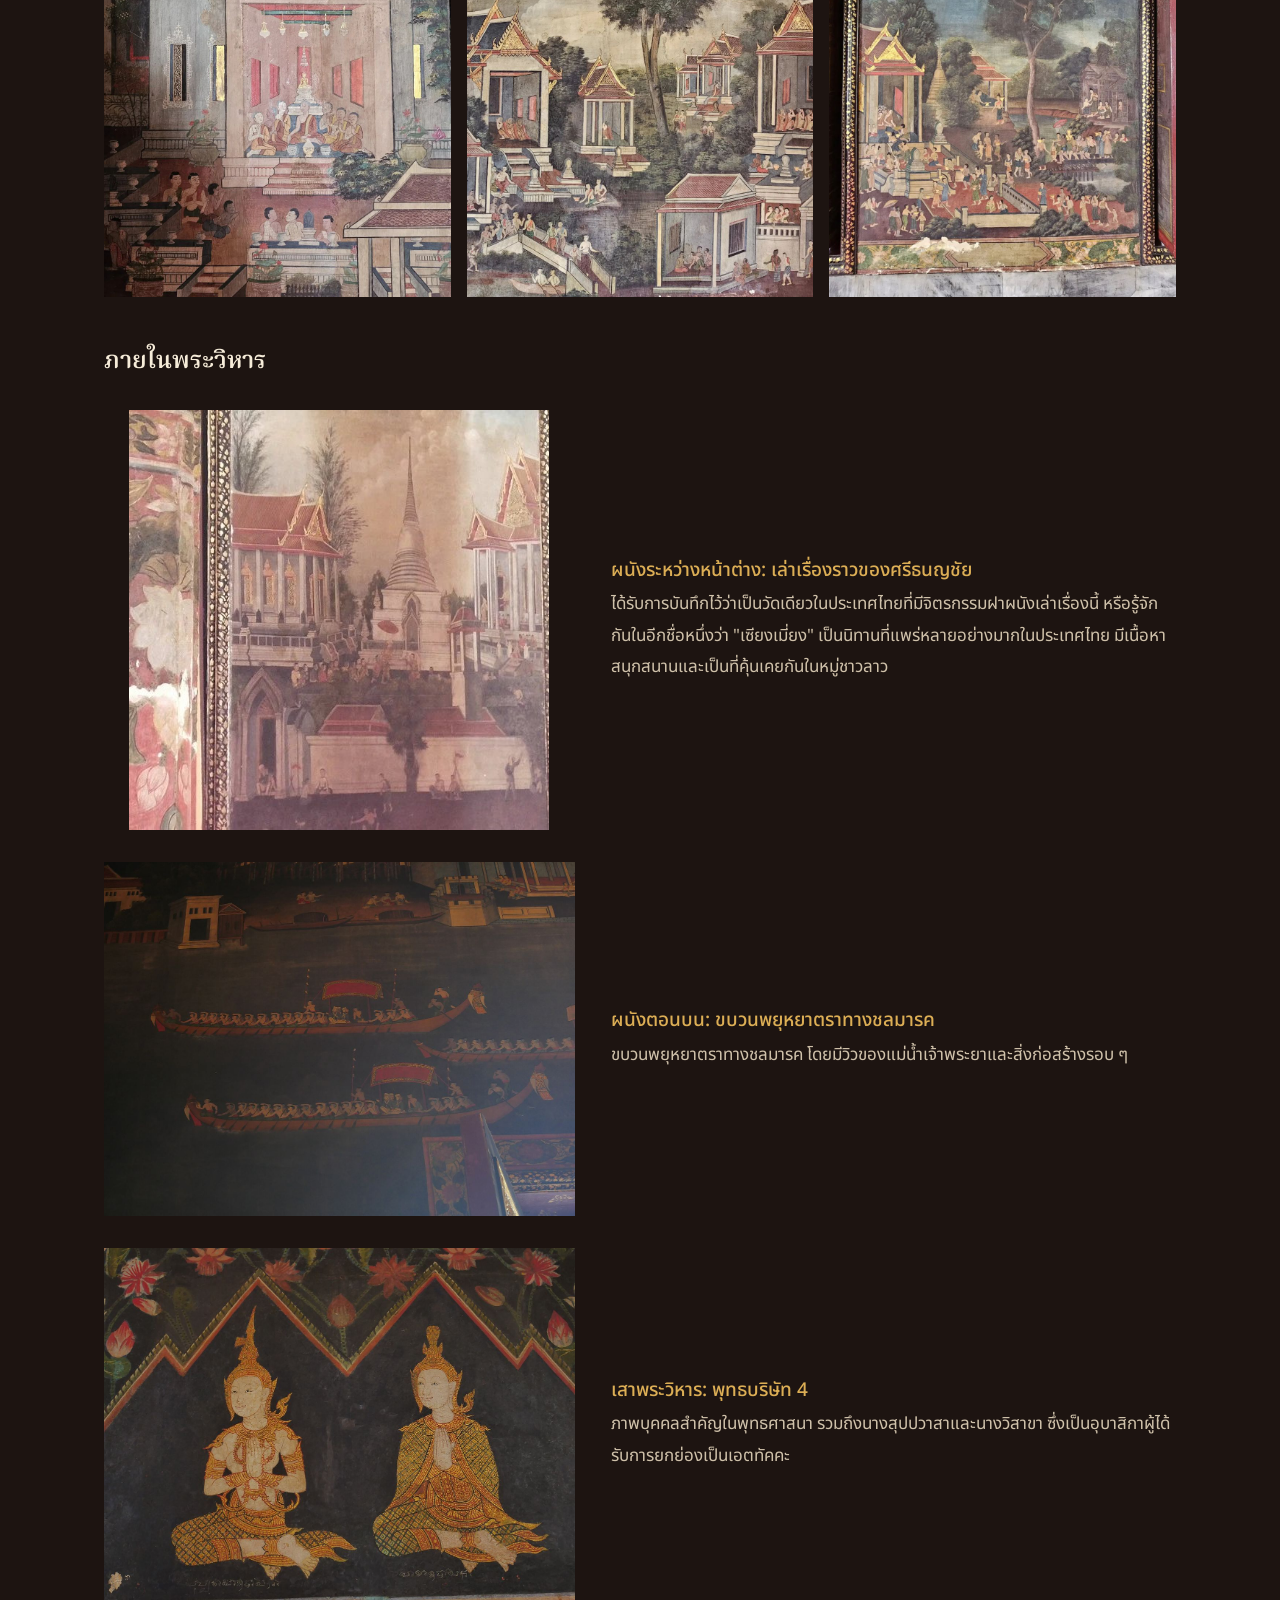
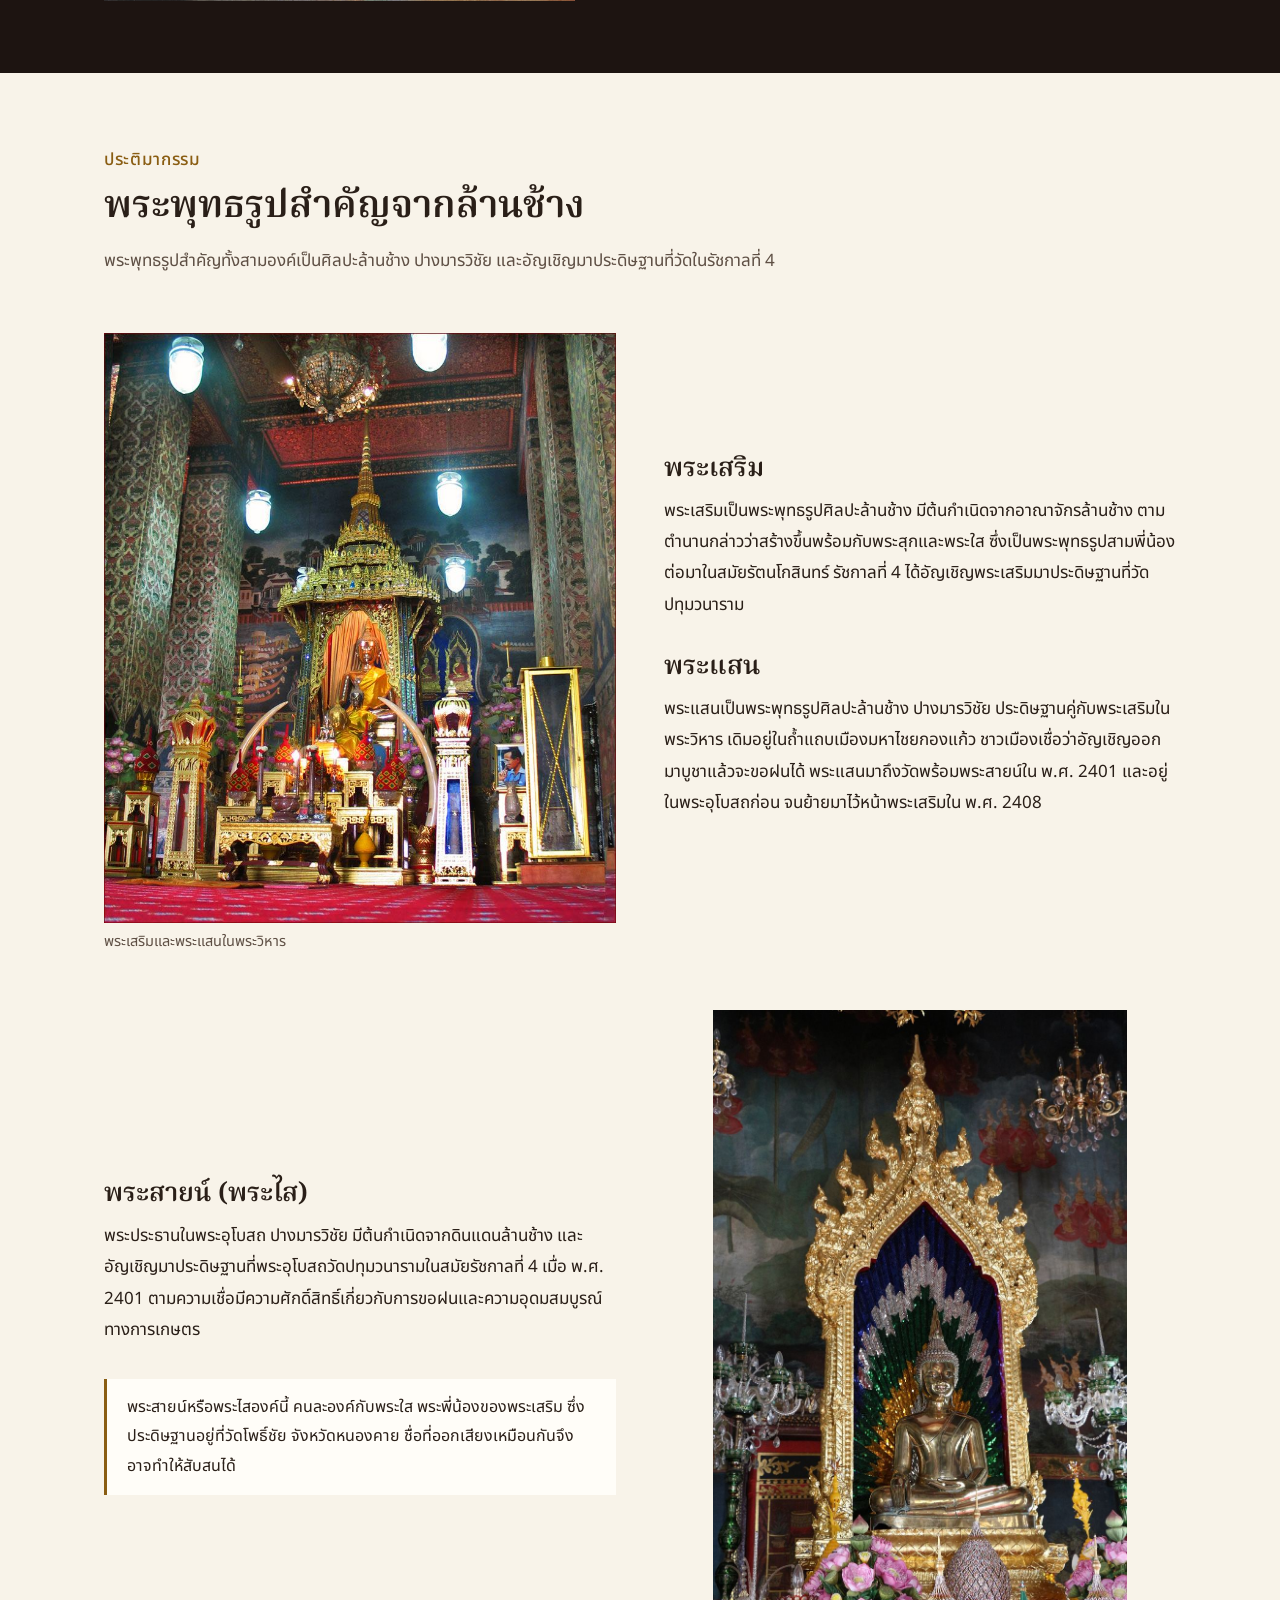
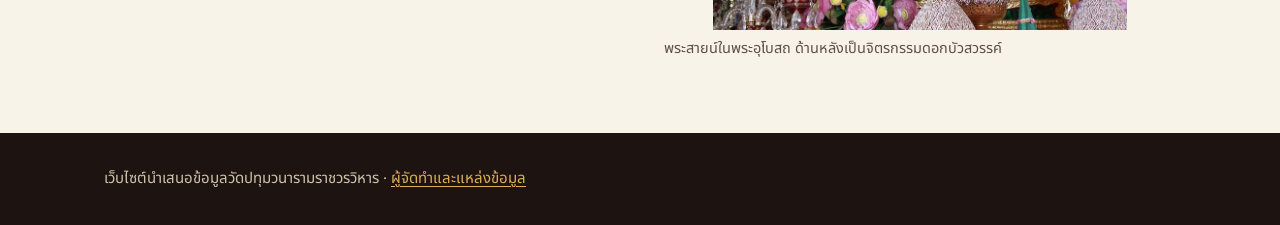
==== commit 9c9df9f5: "Shorten the Sri Thanonchai mural description Co-Authored-By: Claude Opus 5.5 <noreply@anthropic.com>" ====
--- a/art.html
+++ b/art.html
@@ -140,7 +140,7 @@
             <img src="assets/img/mural-sri.jpg" alt="จิตรกรรมภาพวัด เจดีย์ กำแพงวัด และผู้คน" width="543" height="543" loading="lazy">
             <div>
               <h4>ผนังระหว่างหน้าต่าง: เล่าเรื่องราวของศรีธนญชัย</h4>
-              <p>ได้รับการบันทึกไว้ว่าเป็นวัดเดียวในประเทศไทยที่มีจิตรกรรมฝาผนังเล่าเรื่องนี้ หรือรู้จักกันในอีกชื่อหนึ่งว่า "เซียงเมี่ยง" เป็นนิทานที่แพร่หลายอย่างมากในประเทศไทย มีเนื้อหาสนุกสนานและเป็นที่คุ้นเคยกันในหมู่ชาวลาว ในภาพมีพระราชวัง วัด ทหารชุดแบบตะวันตก ชาวบ้านแต่งกายแบบไทยและลาว รวมถึงสะพานเหล็กแบบมีล้อที่เลื่อนเปิดให้เรือผ่านได้</p>
+              <p>ได้รับการบันทึกไว้ว่าเป็นวัดเดียวในประเทศไทยที่มีจิตรกรรมฝาผนังเล่าเรื่องนี้ หรือรู้จักกันในอีกชื่อหนึ่งว่า "เซียงเมี่ยง" เป็นนิทานที่แพร่หลายอย่างมากในประเทศไทย มีเนื้อหาสนุกสนานและเป็นที่คุ้นเคยกันในหมู่ชาวลาว</p>
             </div>
           </article>
           <article class="pair">
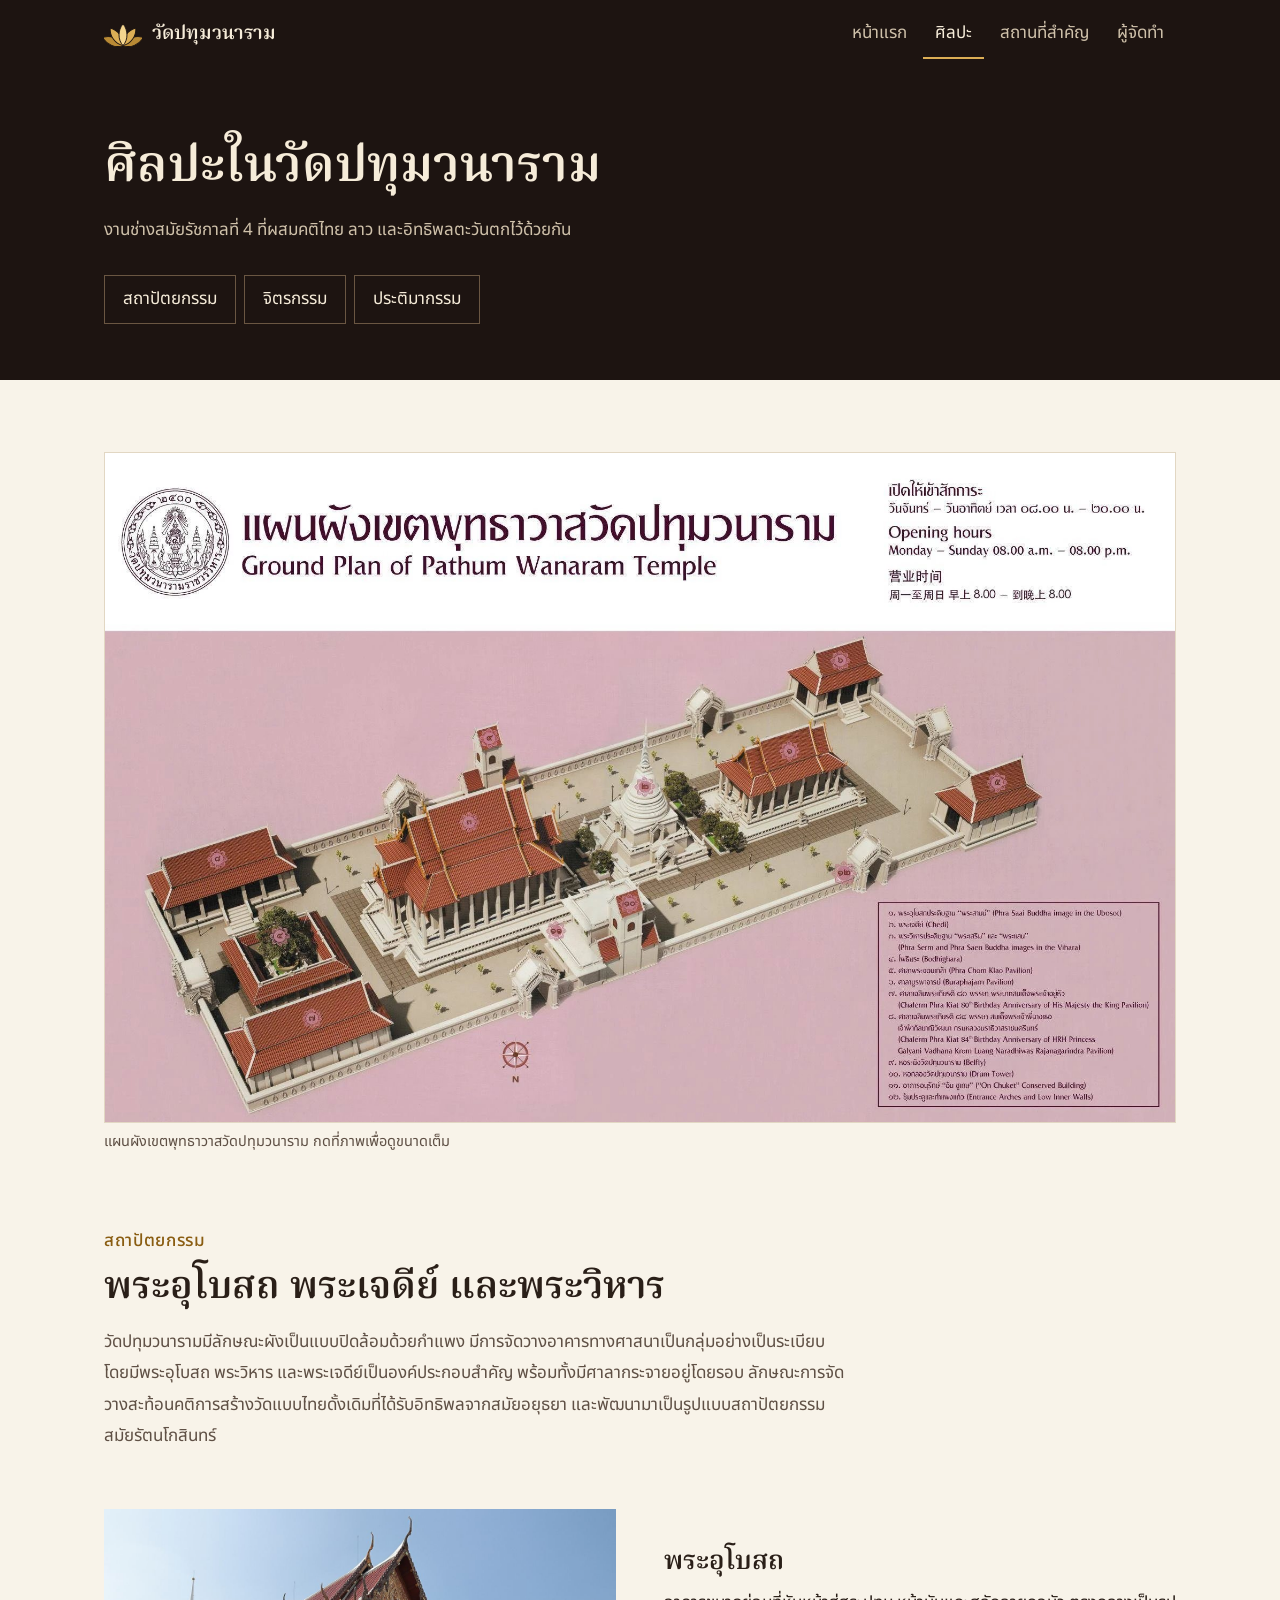
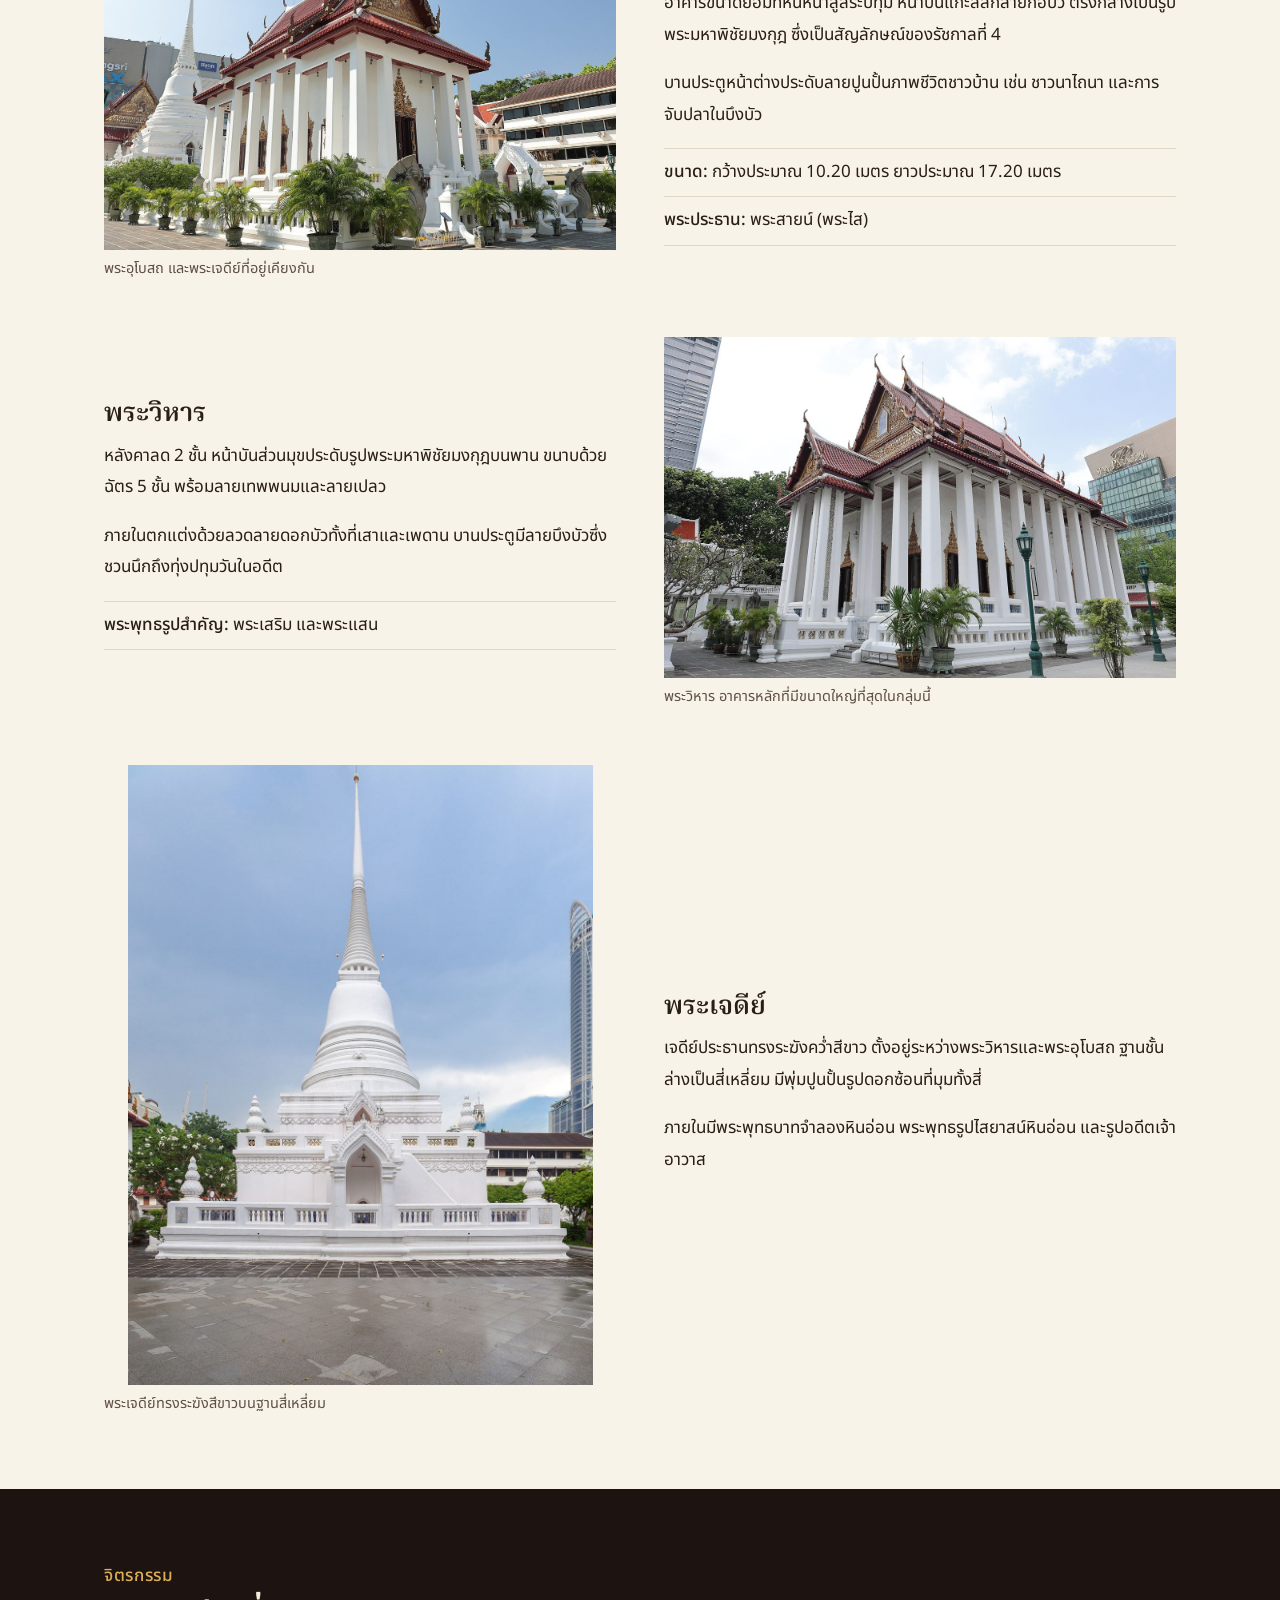
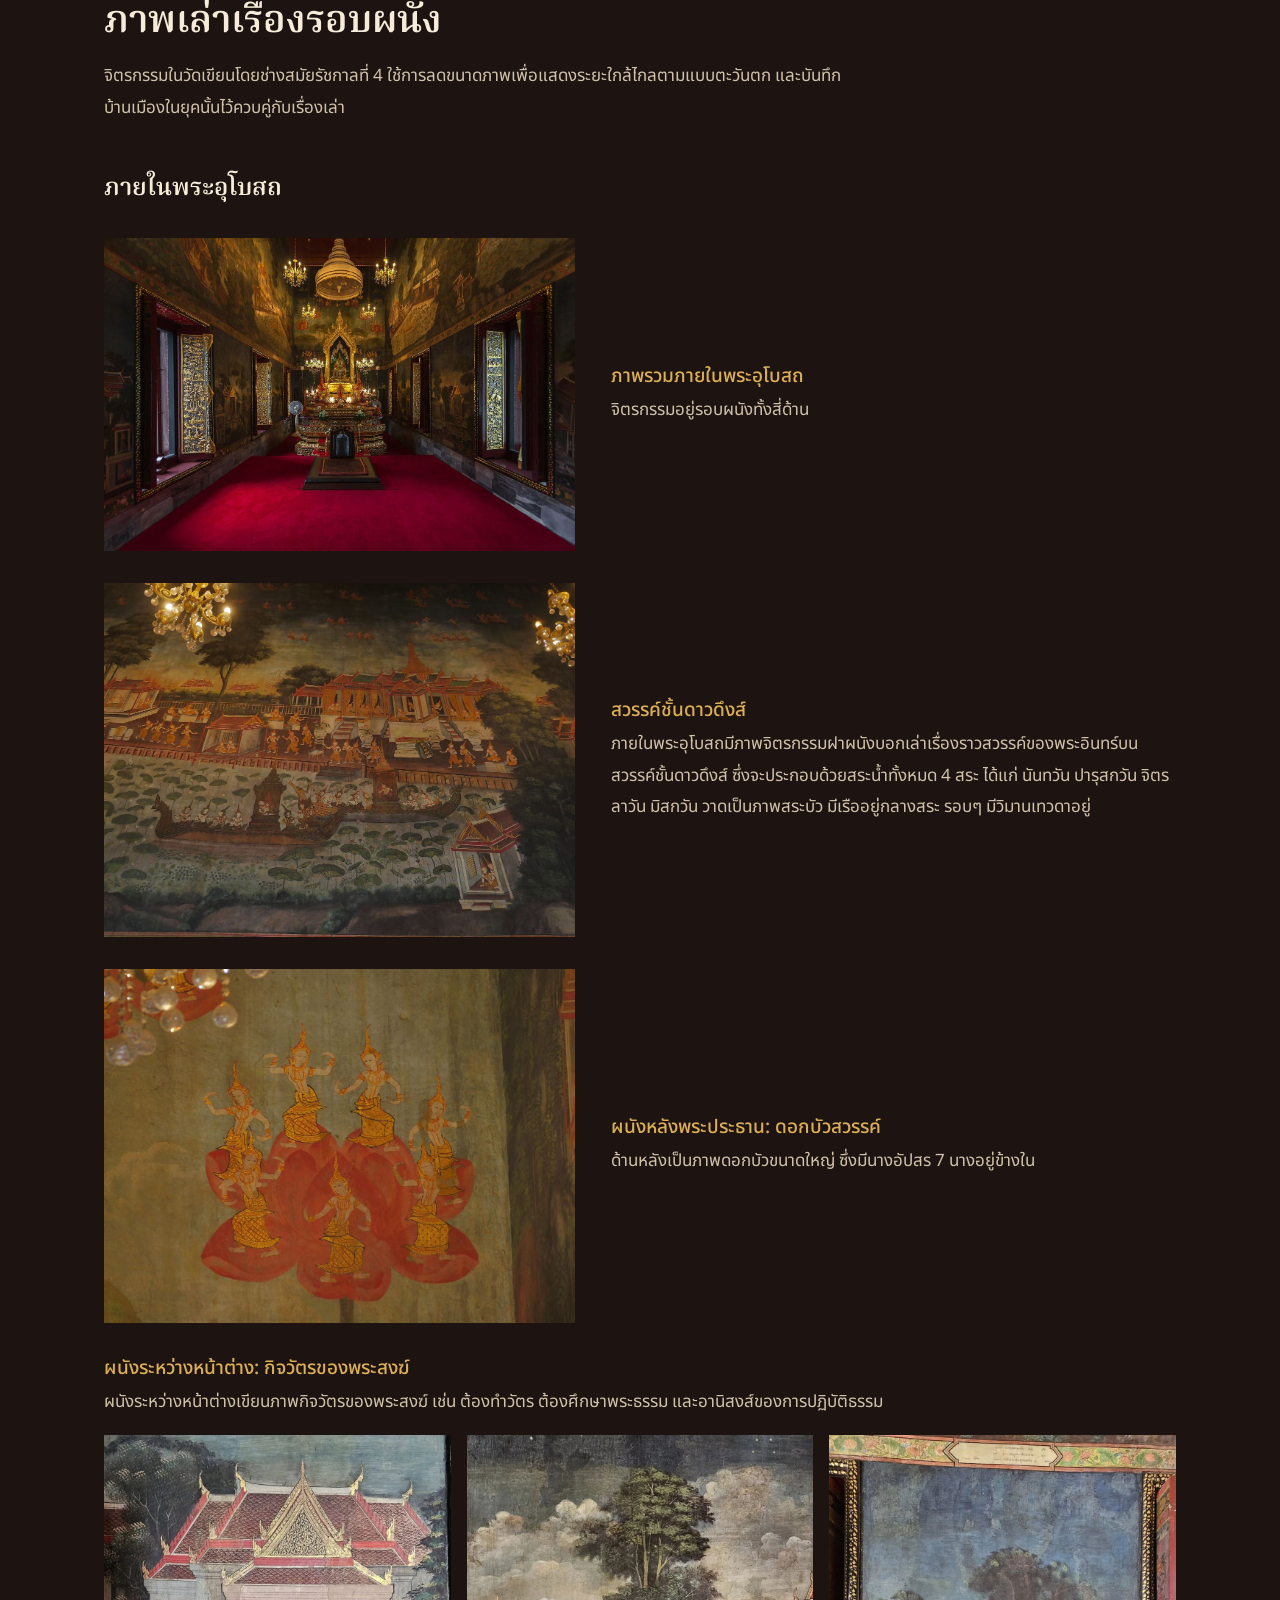
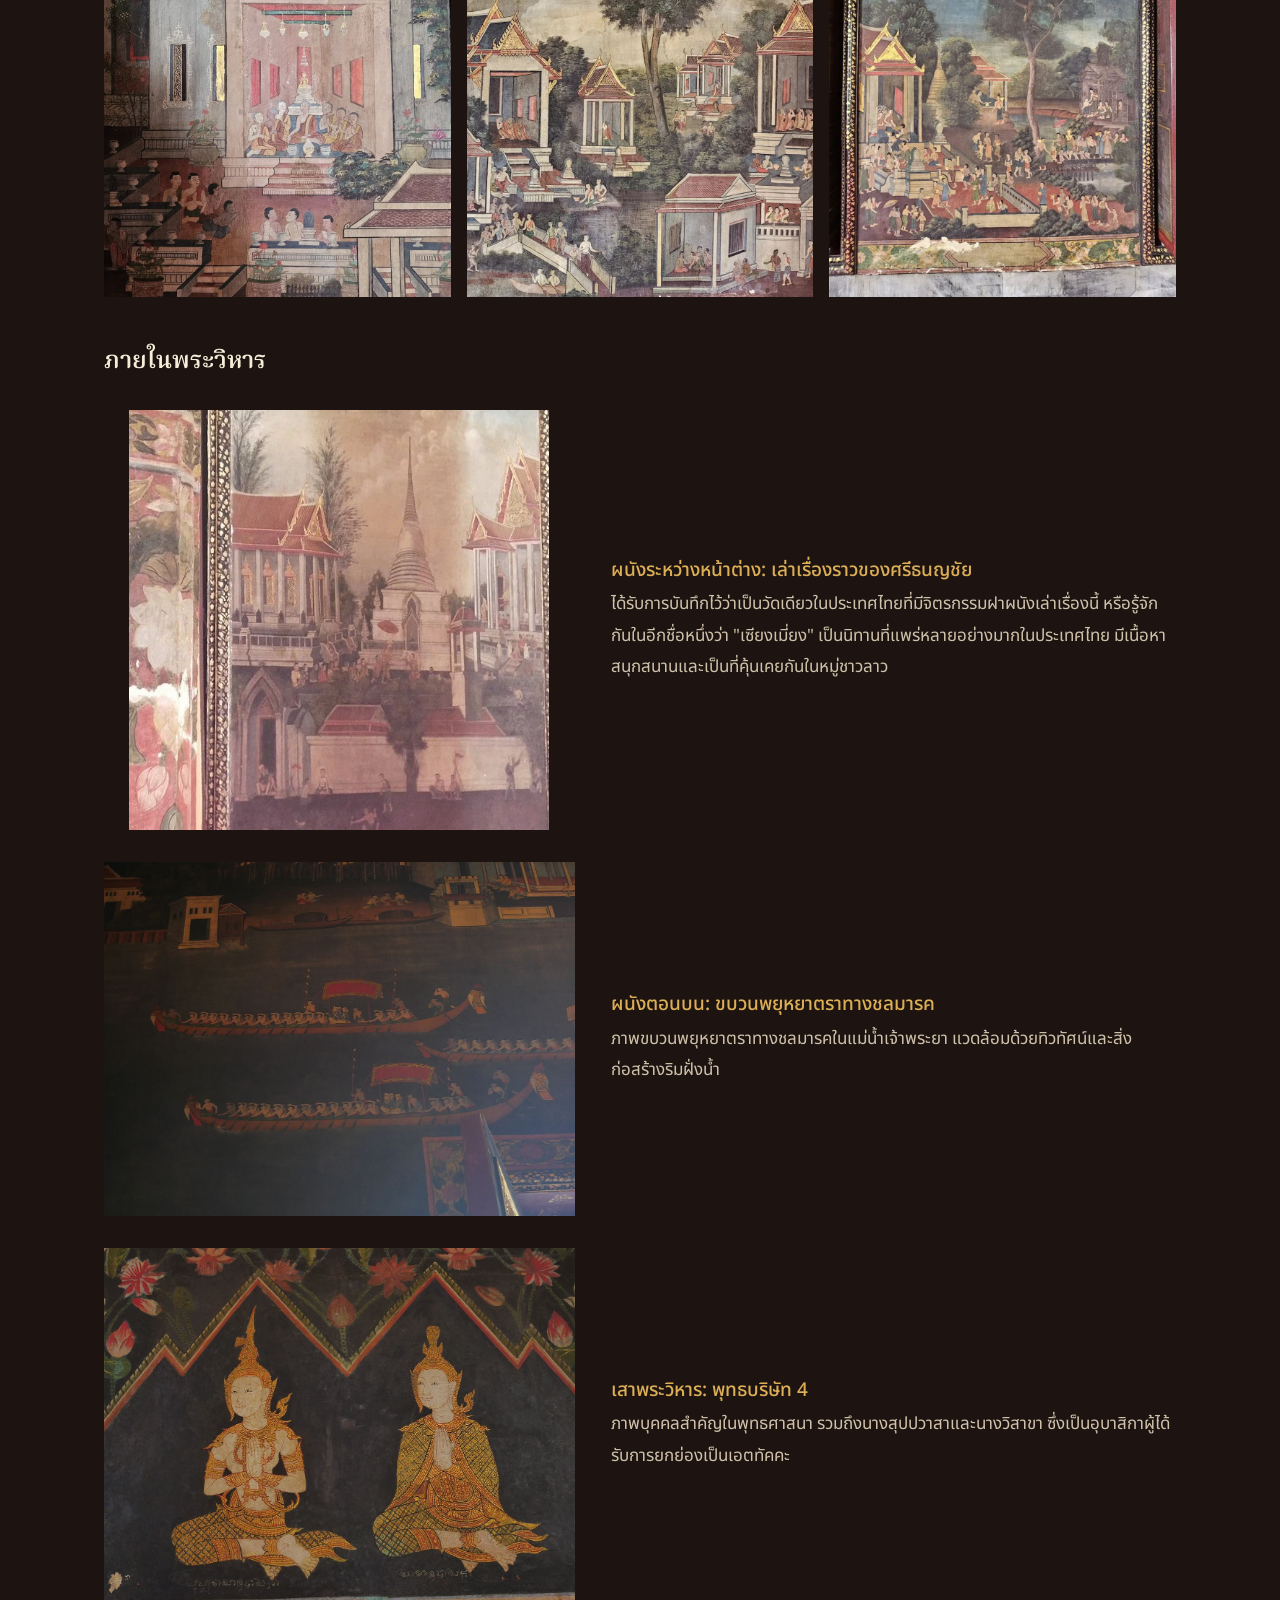
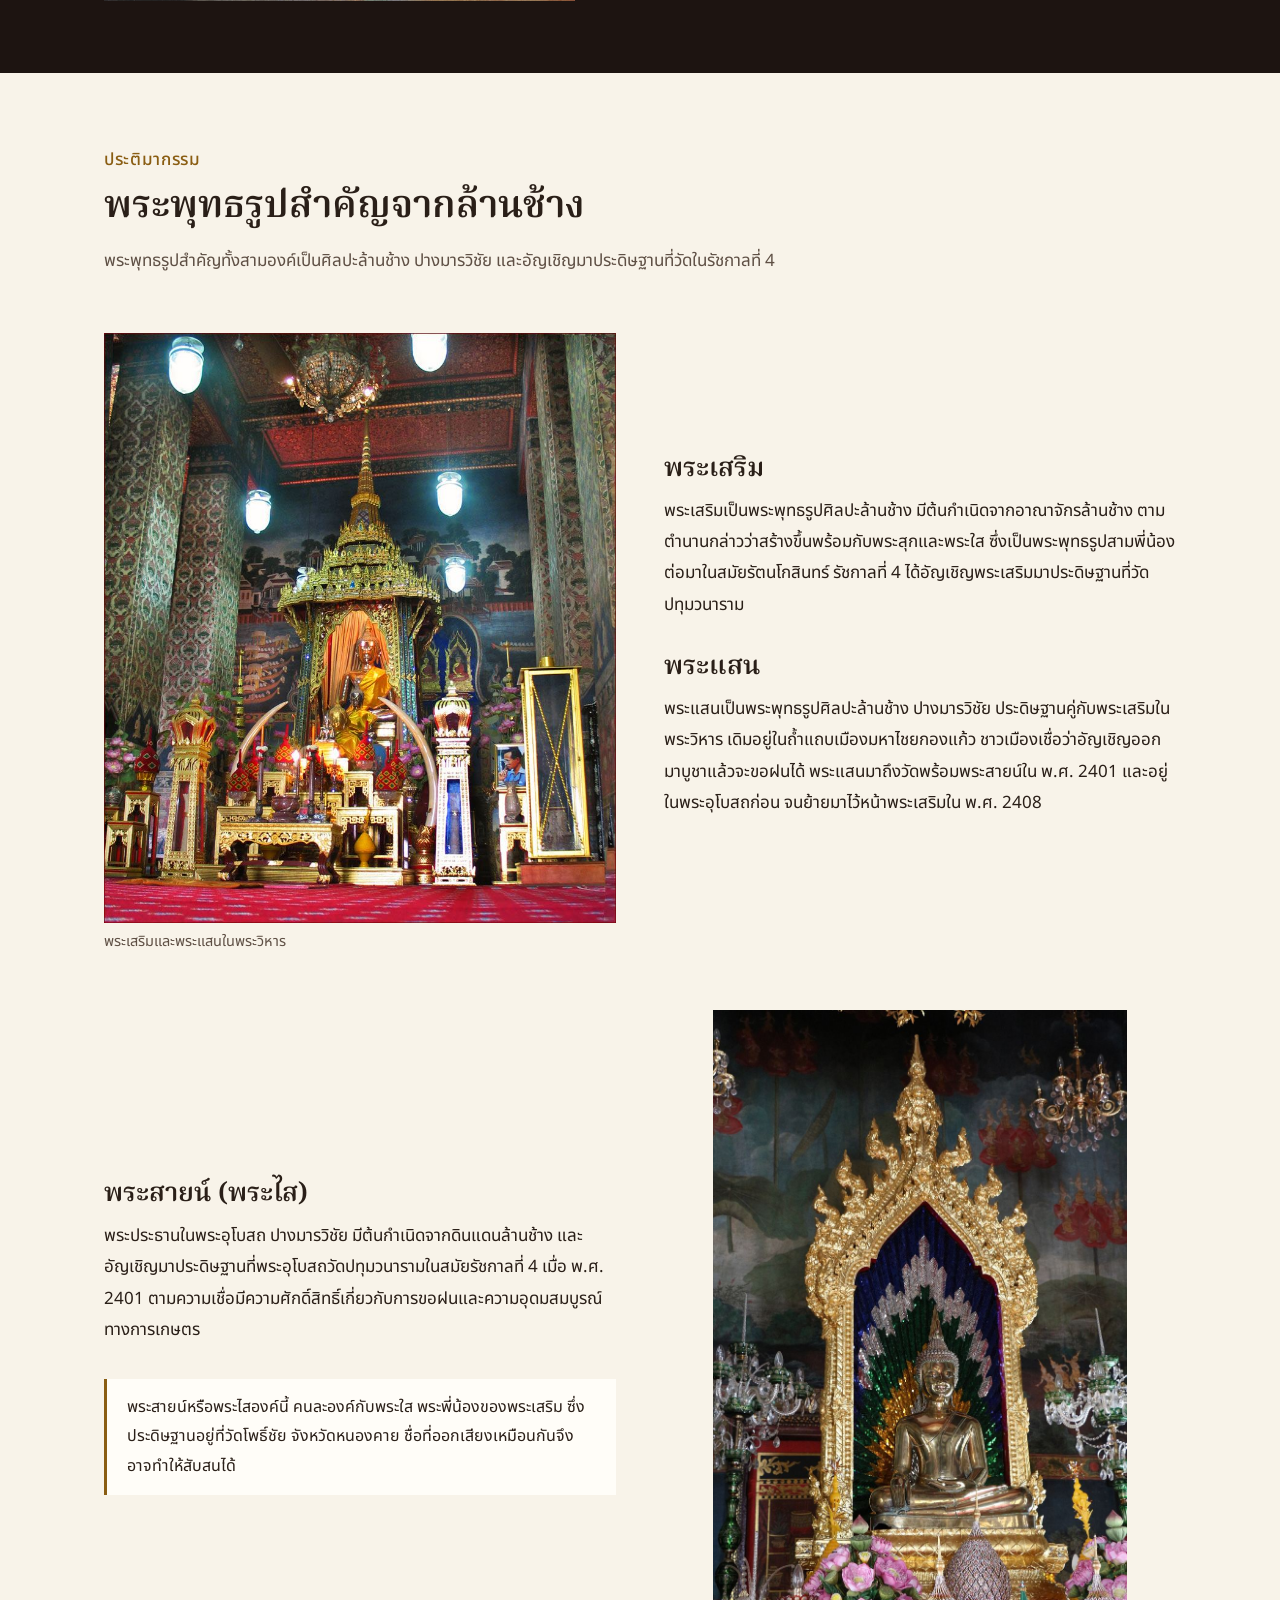
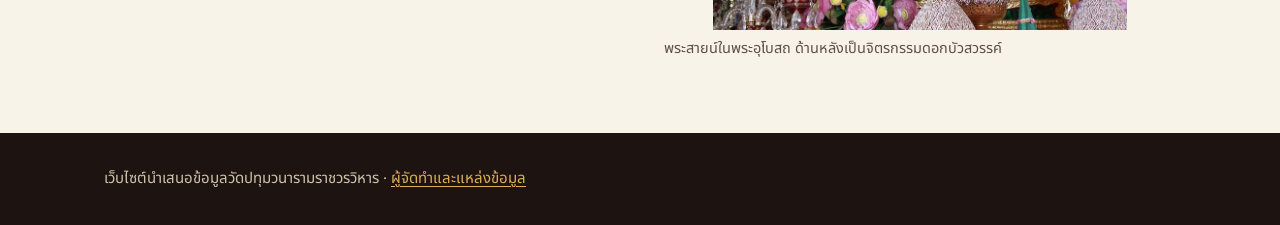
==== commit fe8a5eee: "Refine the royal barge mural wording Co-Authored-By: Claude Opus 5.5 <noreply@anthropic.com>" ====
--- a/art.html
+++ b/art.html
@@ -147,7 +147,7 @@
             <img src="assets/img/mural-barge.jpg" alt="จิตรกรรมขบวนเรือยาวบนผืนน้ำสีเข้ม" width="1280" height="961" loading="lazy">
             <div>
               <h4>ผนังตอนบน: ขบวนพยุหยาตราทางชลมารค</h4>
-              <p>ขบวนพยุหยาตราทางชลมารค โดยมีวิวของแม่น้ำเจ้าพระยาและสิ่งก่อสร้างรอบ ๆ</p>
+              <p>ภาพขบวนพยุหยาตราทางชลมารคในแม่น้ำเจ้าพระยา แวดล้อมด้วยทิวทัศน์และสิ่งก่อสร้างริมฝั่งน้ำ</p>
             </div>
           </article>
           <article class="pair">
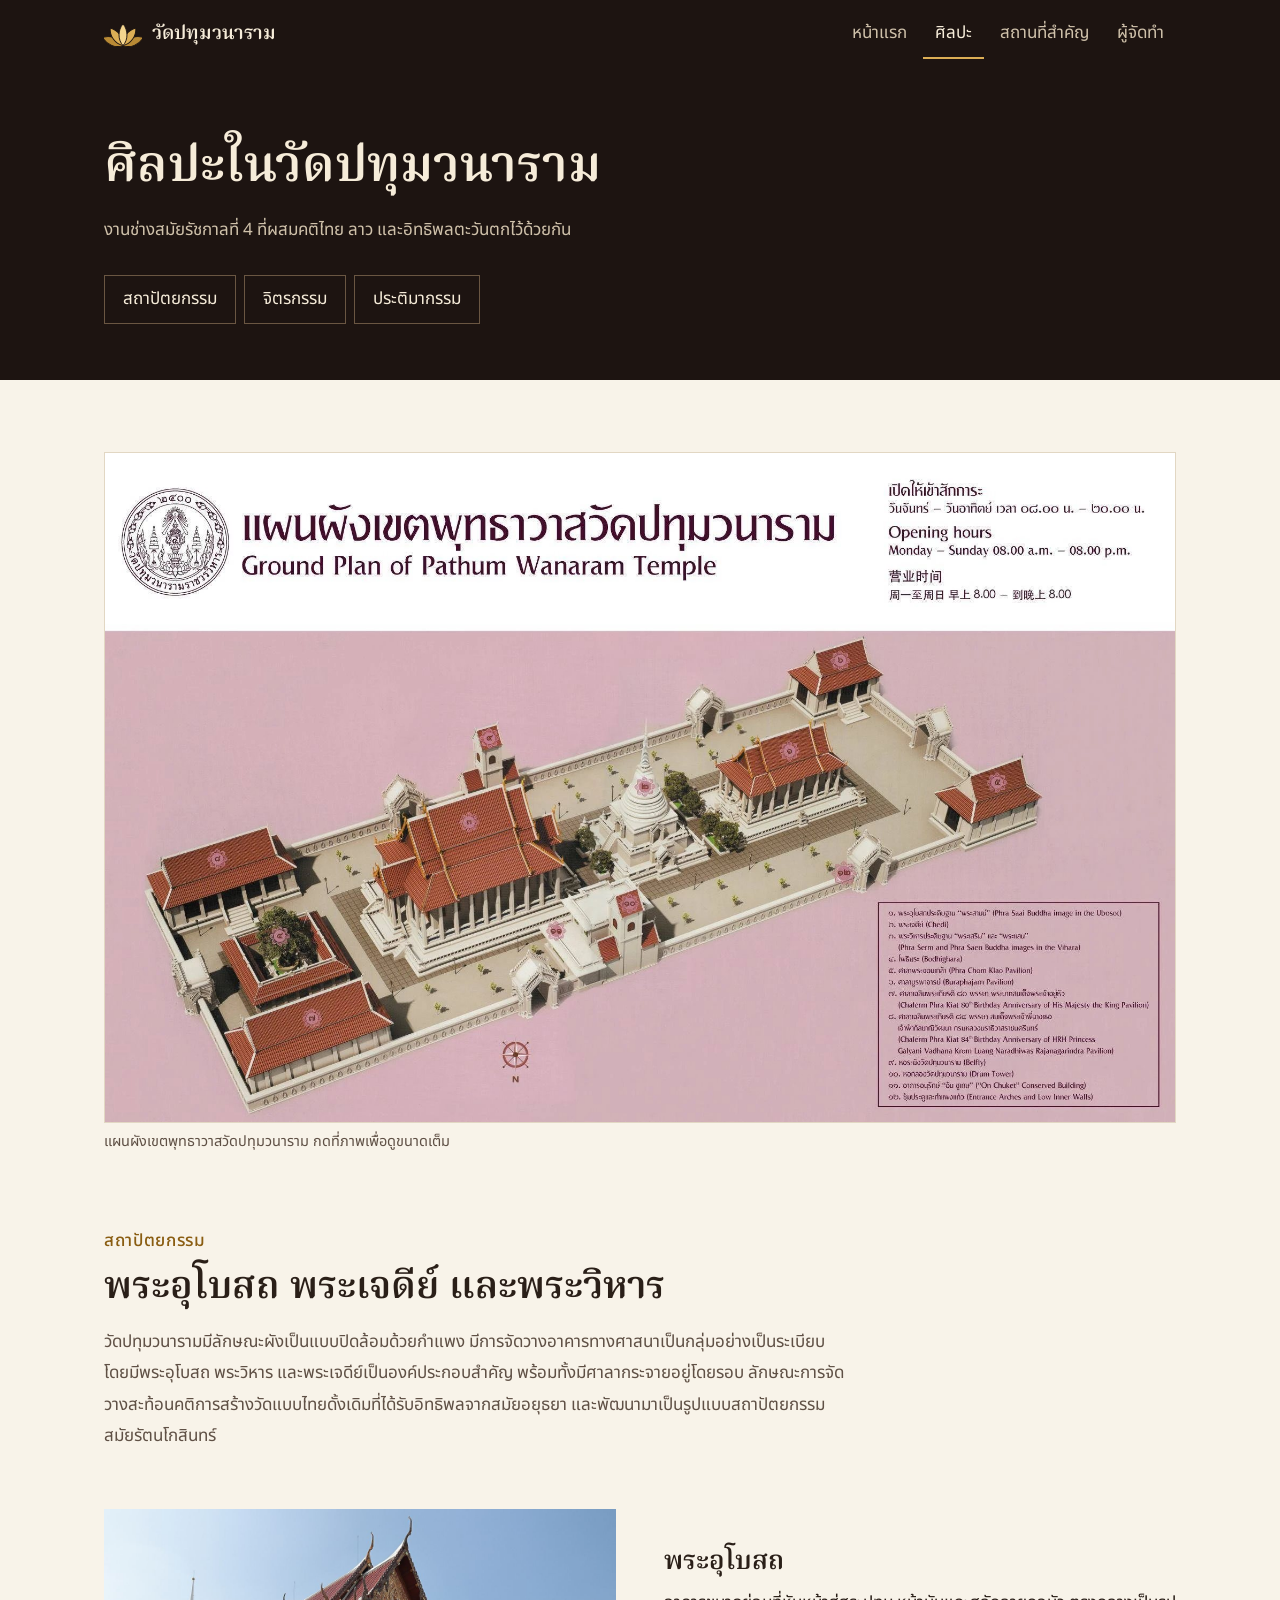
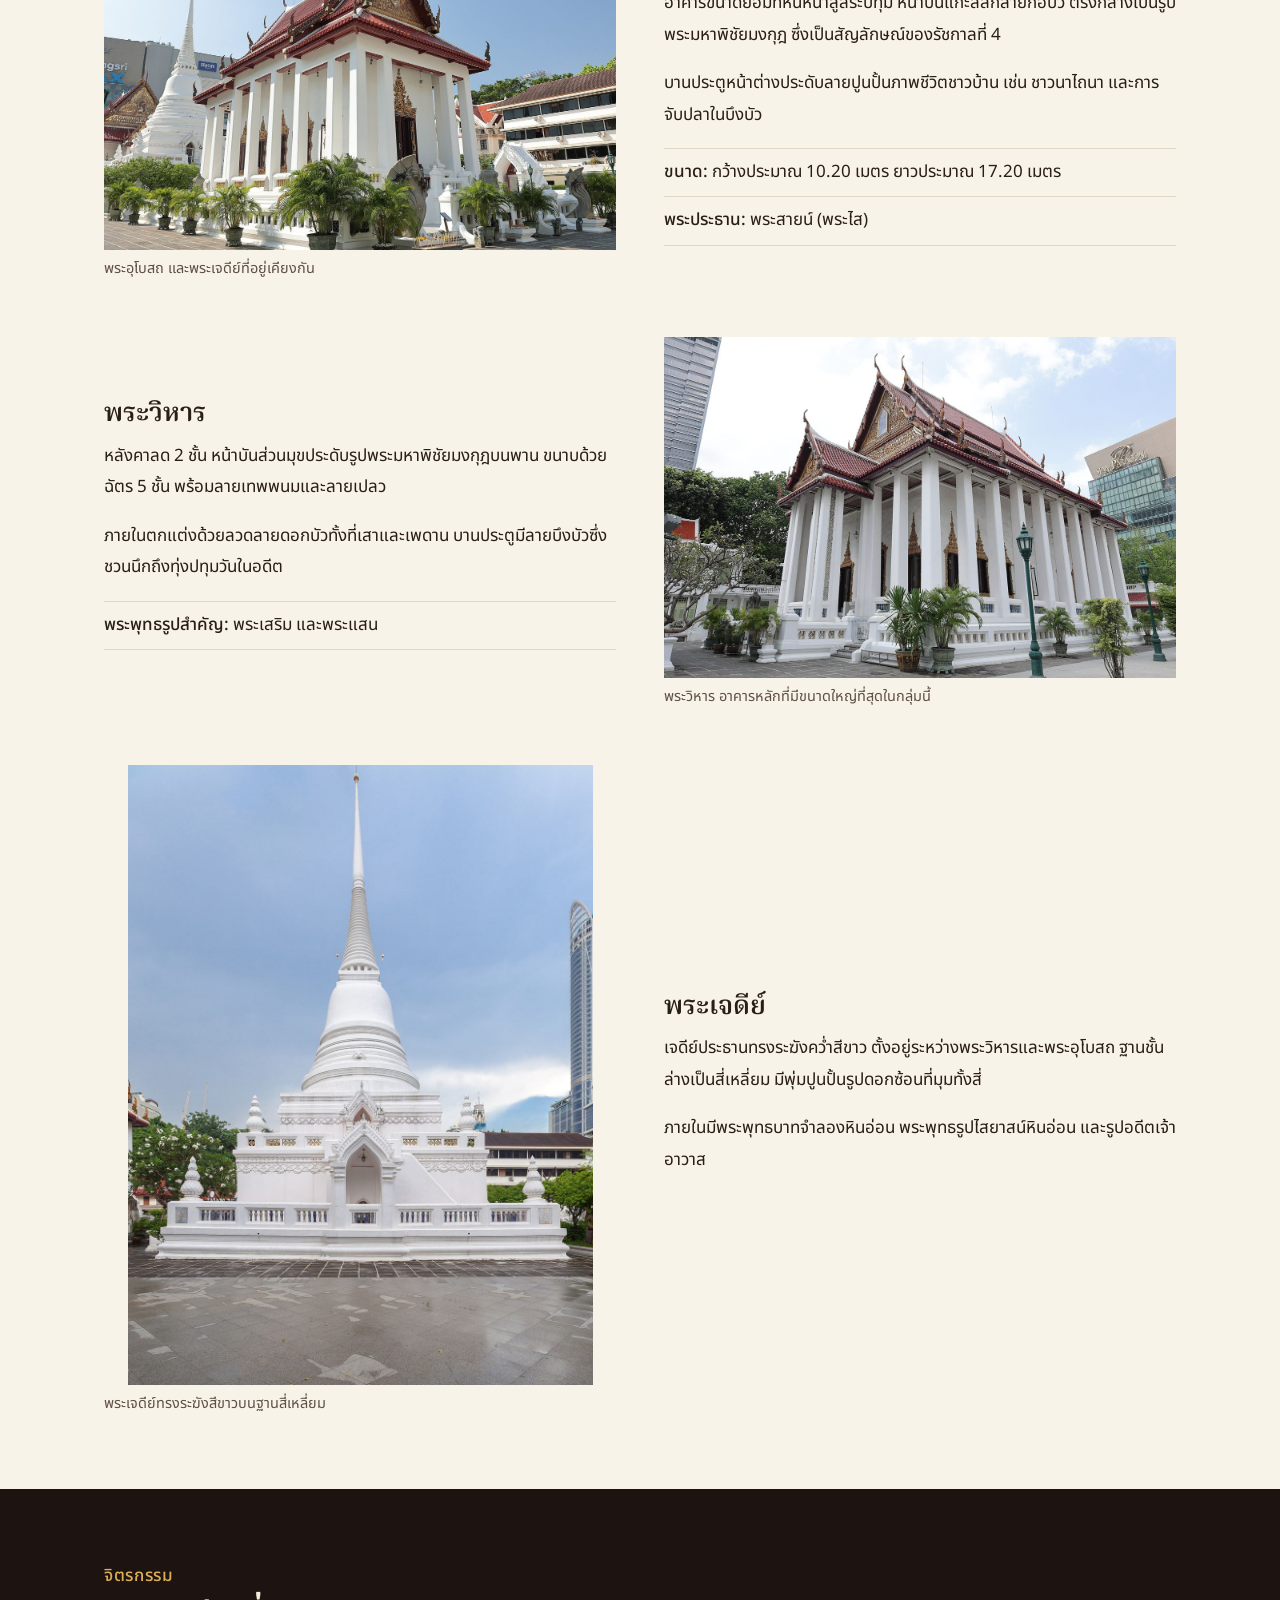
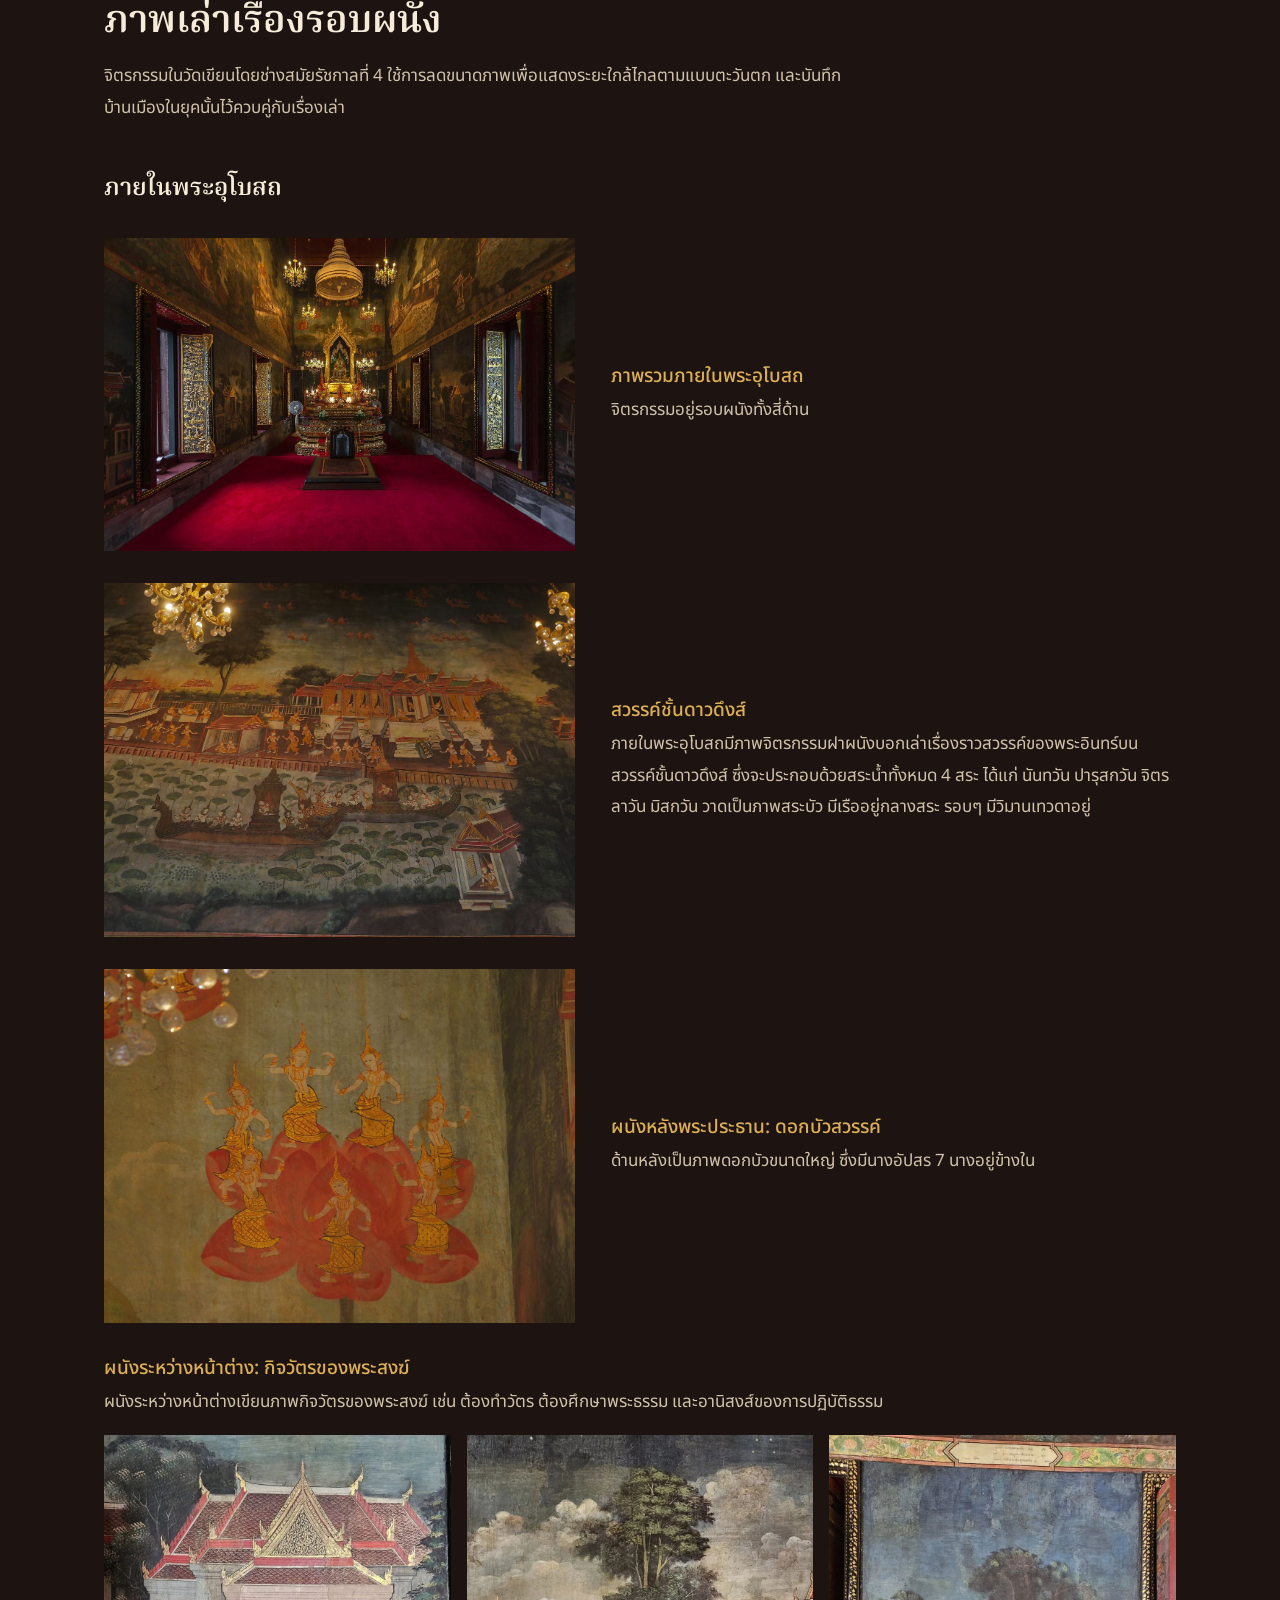
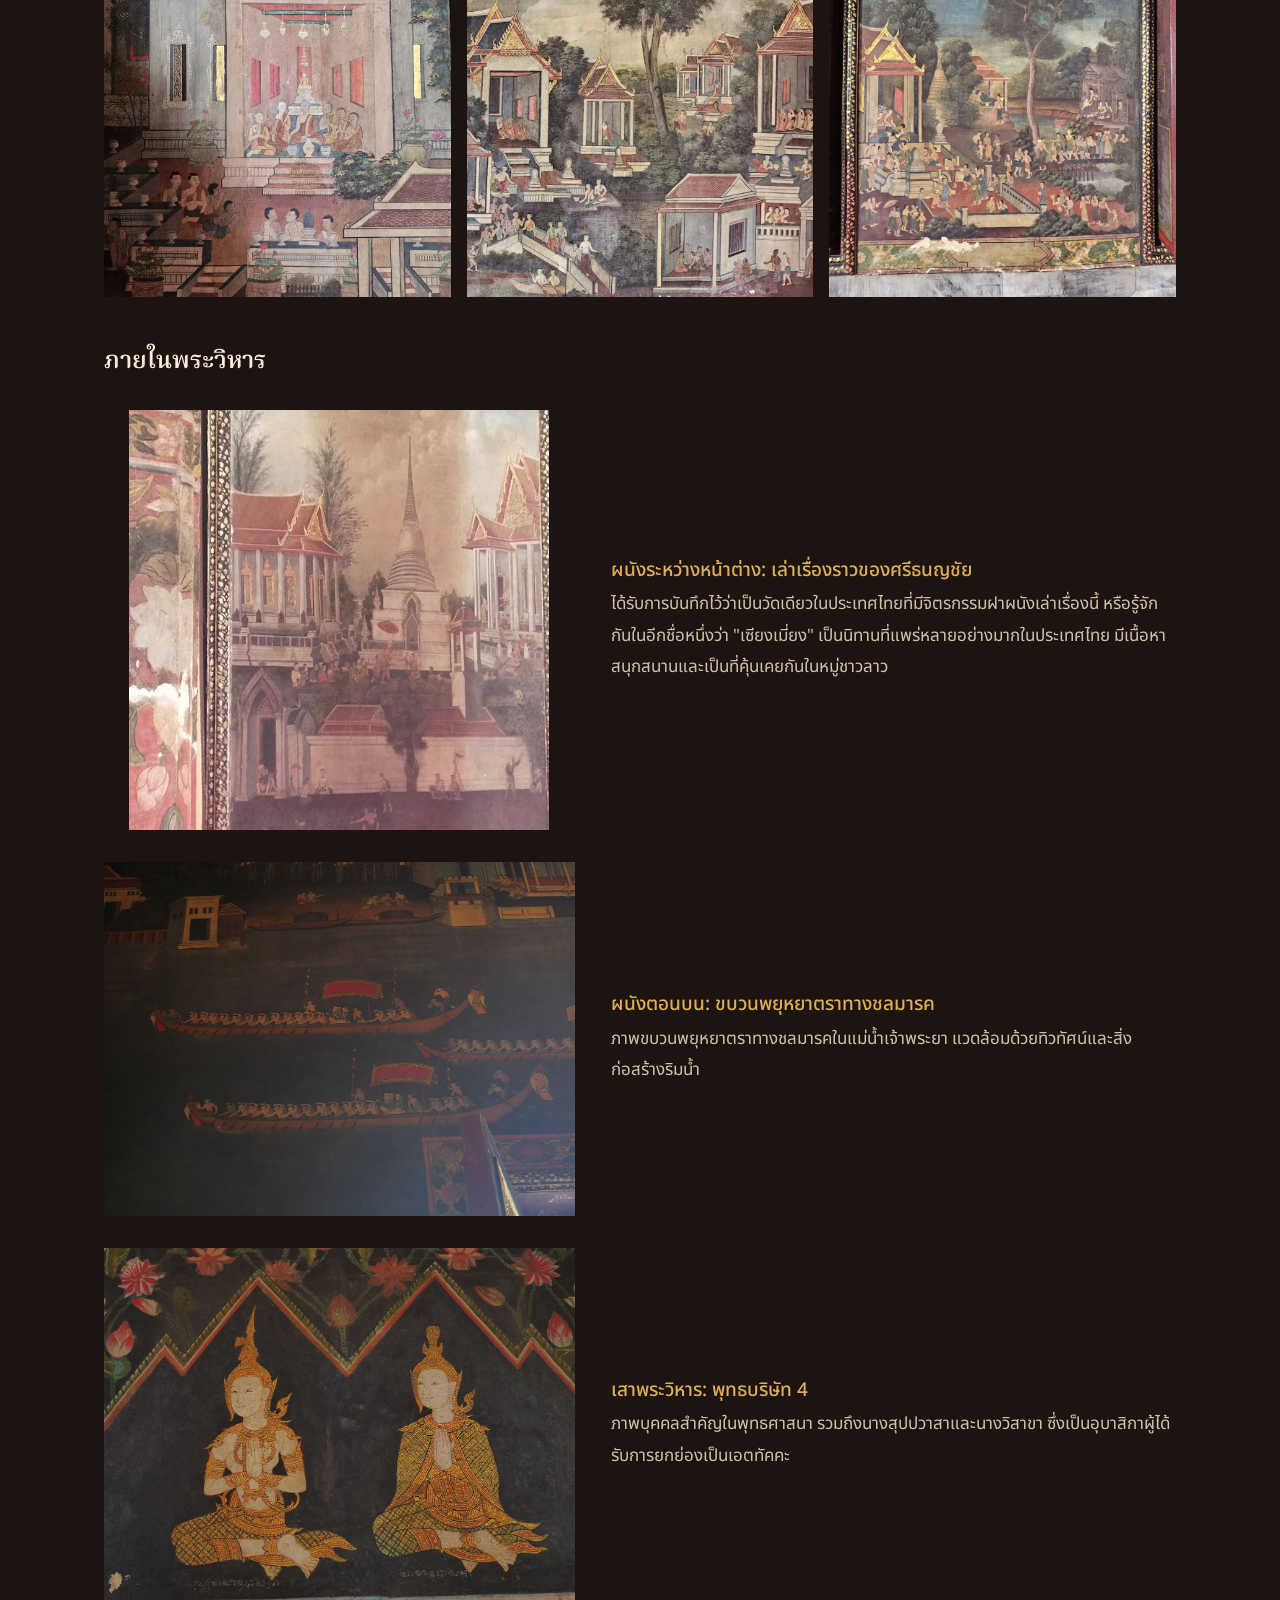
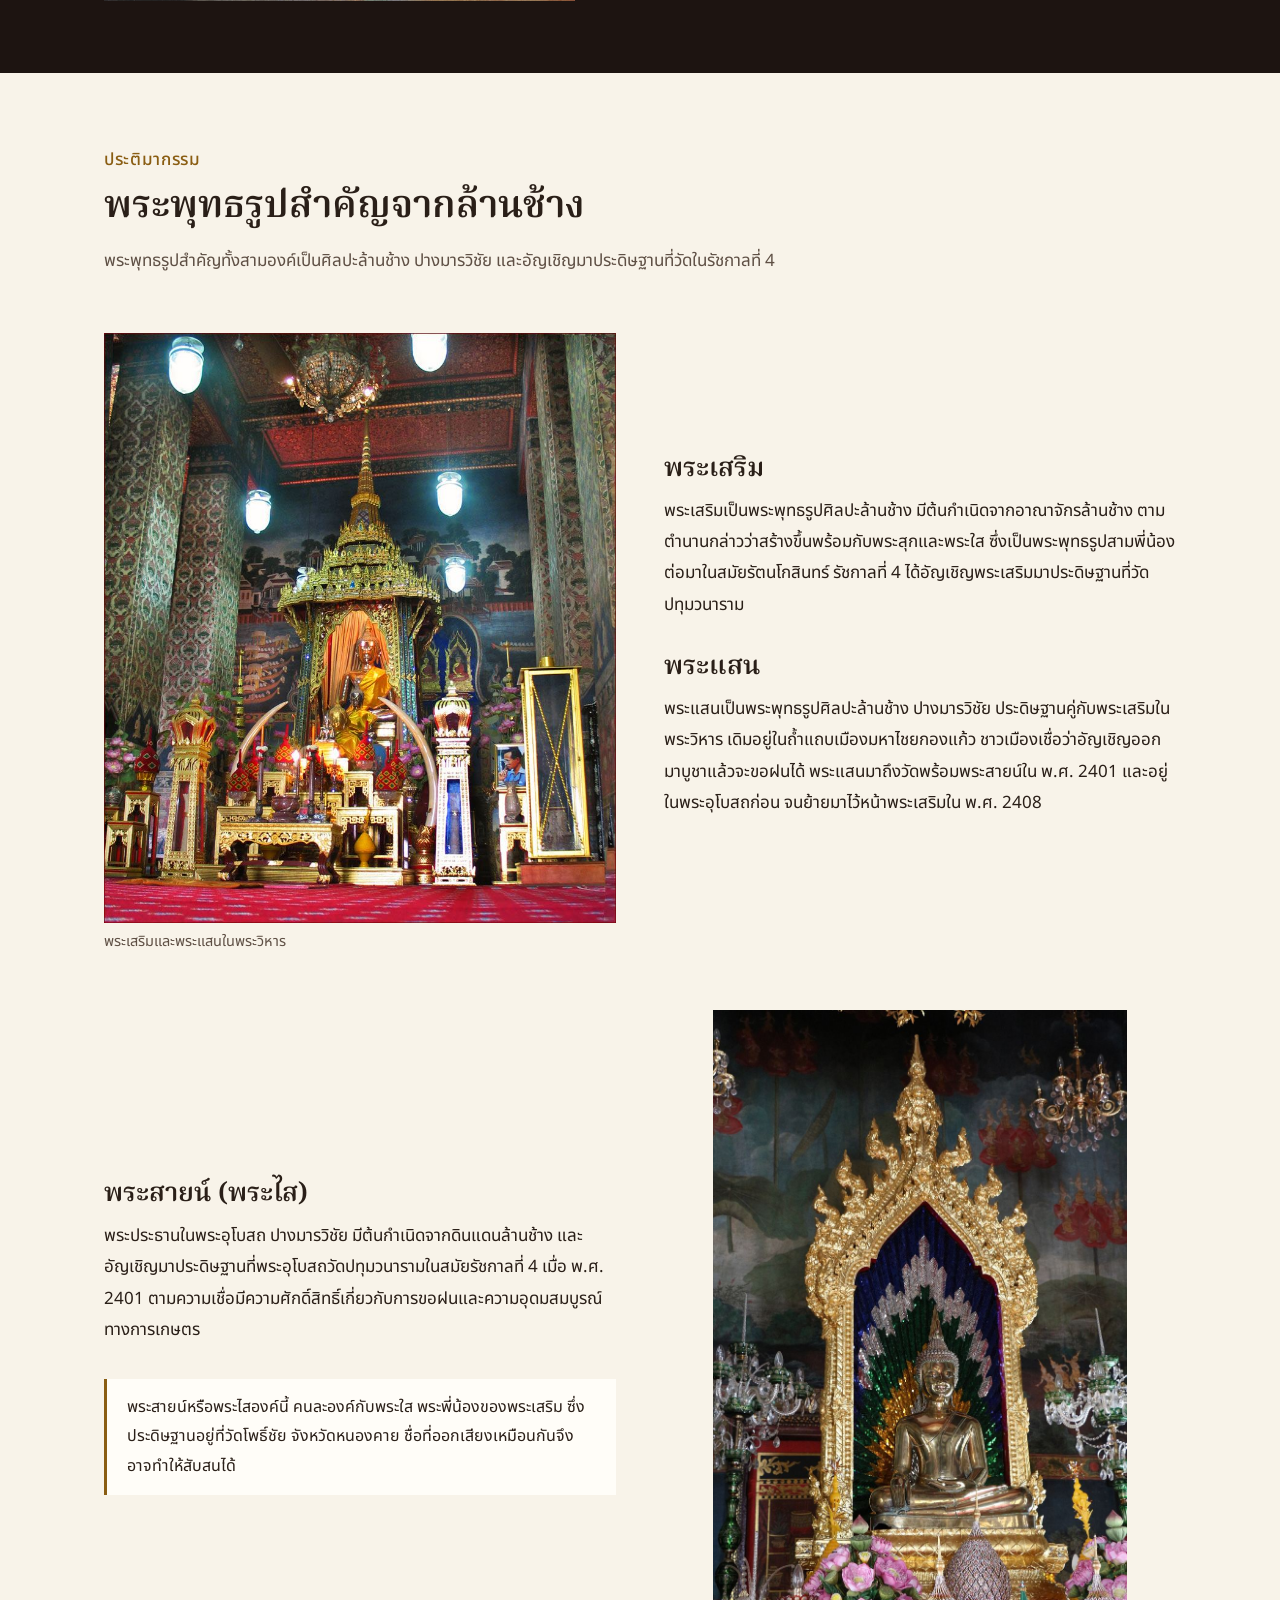
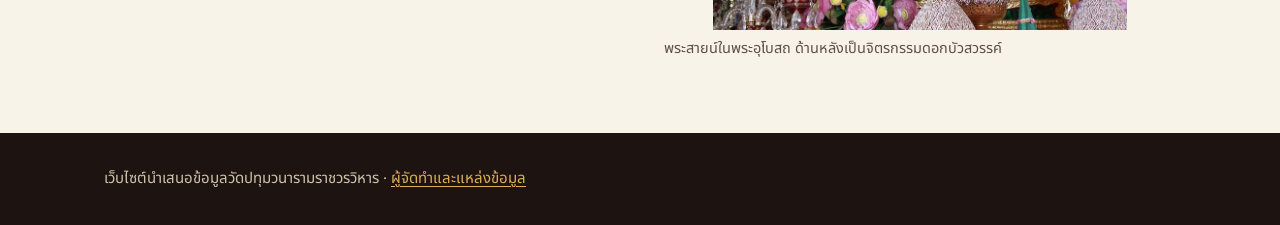
==== commit d1b34480: "Tighten the royal barge mural wording Co-Authored-By: Claude Opus 5.5 <noreply@anthropic.com>" ====
--- a/art.html
+++ b/art.html
@@ -147,7 +147,7 @@
             <img src="assets/img/mural-barge.jpg" alt="จิตรกรรมขบวนเรือยาวบนผืนน้ำสีเข้ม" width="1280" height="961" loading="lazy">
             <div>
               <h4>ผนังตอนบน: ขบวนพยุหยาตราทางชลมารค</h4>
-              <p>ภาพขบวนพยุหยาตราทางชลมารคในแม่น้ำเจ้าพระยา แวดล้อมด้วยทิวทัศน์และสิ่งก่อสร้างริมฝั่งน้ำ</p>
+              <p>ภาพขบวนพยุหยาตราทางชลมารคในแม่น้ำเจ้าพระยา แวดล้อมด้วยทิวทัศน์และสิ่งก่อสร้างริมน้ำ</p>
             </div>
           </article>
           <article class="pair">
